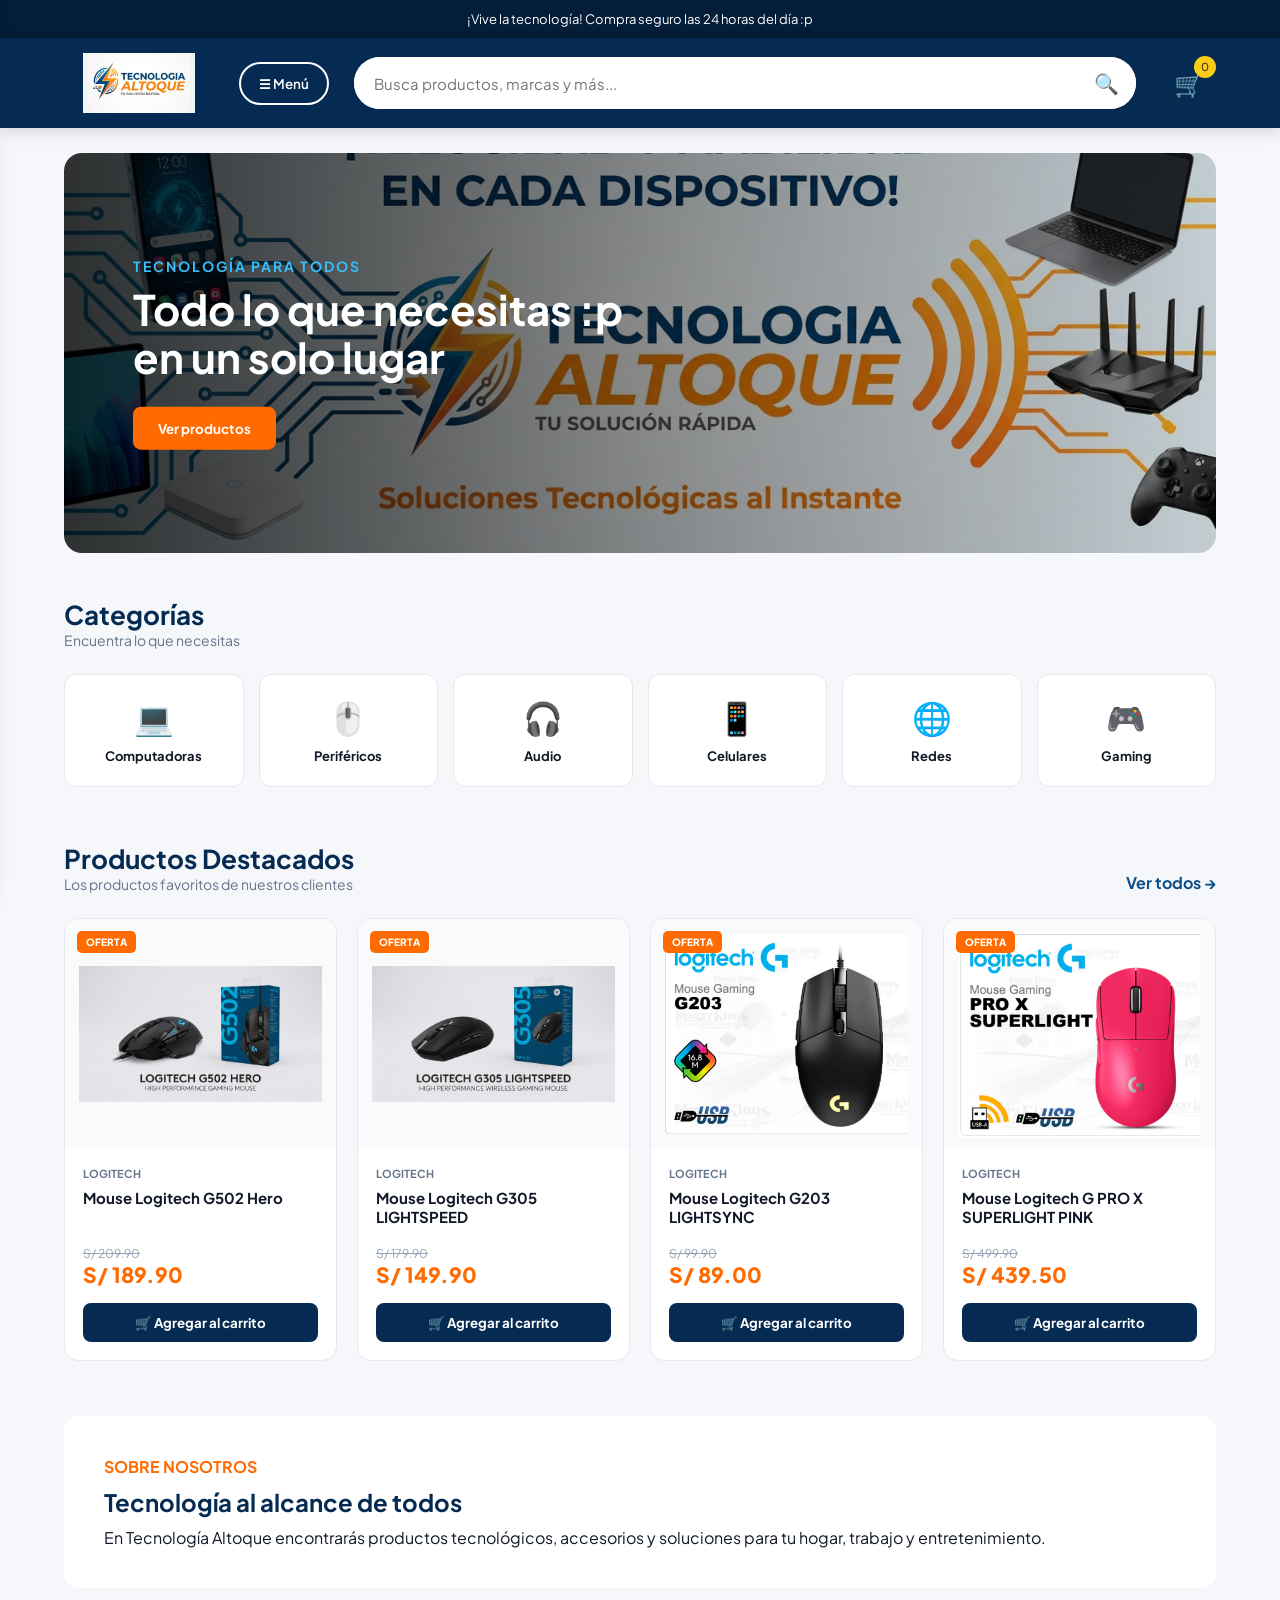
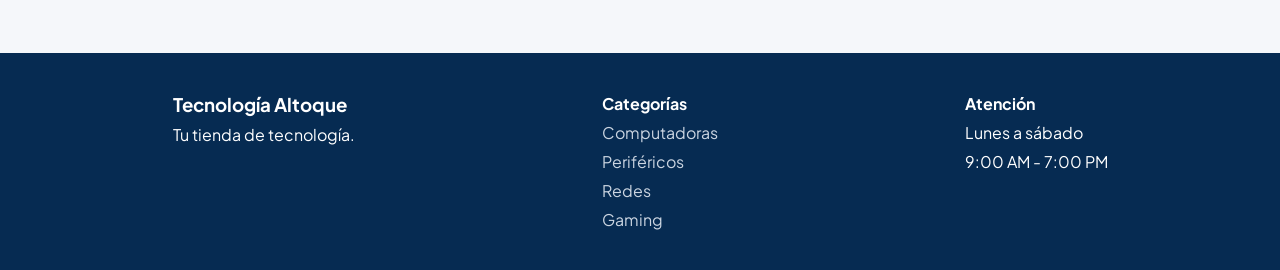
==== Tecnologia_Altoque/index.htm @ b2b04201 "1er Commit: Avance 1 Tecnología Altoque" ====
<!DOCTYPE html>
<html lang="es">
<head>
<meta charset="UTF-8">
<meta name="viewport" content="width=device-width, initial-scale=1.0">
<title>Tecnología Altoque</title>
<link rel="icon" href="img/logo.jpg">
<link rel="stylesheet" href="css/estilos.css">
</head>

<body>
<div class="barra-superior">¡Vive la tecnología! Compra seguro las 24 horas del día :p</div>

<header class="header">
    <div class="logo"><img src="img/logo.jpg" alt="Tecnología Altoque"></div>
    <button class="btn-menu" id="btnMenu">☰ Menú</button>

    <div class="buscador">
        <input type="text" placeholder="Busca productos, marcas y más...">
        <button>🔍</button>
    </div>

    <div class="carrito">🛒 <span>0</span></div>
</header>

<aside class="menu-lateral" id="menuLateral">
    <div class="menu-titulo">
        <h2>Menú</h2>
        <button id="btnCerrar">✕</button>
    </div>

    <div class="menu-busqueda">
        <input type="text" placeholder="Busca productos..."> 🔍
    </div>

    <nav class="categorias-menu">

        <div class="categoria-desplegable">
            <button class="btn-categoria">PCs, Laptops y Tablets <span>›</span></button>

            <div class="submenu">
                <button class="btn-categoria">Marcas <span>›</span></button>
                <div class="submenu marcas">
                  <a href="#" class="filtro" data-categoria="asus">ASUS</a>
                    <a href="#" class="filtro" data-categoria="lenovo">Lenovo</a>
                    <a href="#" class="filtro" data-categoria="hp">HP</a>
                    <a href="#" class="filtro" data-categoria="msi">MSI</a>
                    <a href="#" class="filtro" data-categoria="acer">Acer</a>
                </div>

                <a href="#">Gaming</a>
                <a href="#">Oficina</a>
                <a href="#">Workstation</a>
            </div>
        </div>

        <a href="#">Componentes <span>›</span></a>
        <a href="#">Periféricos <span>›</span></a>
        <a href="#">Impresoras y Suministros <span>›</span></a>
        <a href="#">Audio y Video <span>›</span></a>
        <a href="#">Celulares y Accesorios <span>›</span></a>
        <a href="#">Tecnología y Dispositivos <span>›</span></a>
        <a href="#">Energía <span>›</span></a>
        <a href="#">Sillas y Mesa Gamer <span>›</span></a>
        <a href="#">Redes y Comunicación <span>›</span></a>
        <a href="#">Software <span>›</span></a>
        <a href="#">Punto de Venta <span>›</span></a>

    </nav>
</aside>

<div class="overlay" id="overlay"></div>

<main>
    <section class="banner">
        <img src="img/banner.jpg" width="450px" alt="Promoción">
        <div class="banner-contenido">
            <p>TECNOLOGÍA PARA TODOS</p>
            <h1>Todo lo que necesitas :p<br>en un solo lugar</h1>
            <button>Ver productos</button>
        </div>
    </section>

    <section class="seccion">
        <div class="titulo-seccion">
            <div>
                <h2>Categorías</h2>
                <p>Encuentra lo que necesitas</p>
            </div>
        </div>

        <div class="categorias">
            <div class="categoria"><div class="categoria-icono">💻</div><h3>Computadoras</h3></div>
            <div class="categoria"><div class="categoria-icono">🖱️</div><h3>Periféricos</h3></div>
            <div class="categoria"><div class="categoria-icono">🎧</div><h3>Audio</h3></div>
            <div class="categoria"><div class="categoria-icono">📱</div><h3>Celulares</h3></div>
            <div class="categoria"><div class="categoria-icono">🌐</div><h3>Redes</h3></div>
            <div class="categoria"><div class="categoria-icono">🎮</div><h3>Gaming</h3></div>
        </div>
    </section>

    <section class="seccion">
        <div class="titulo-seccion">
            <div>
                <h2>Productos Destacados</h2>
                <p>Los productos favoritos de nuestros clientes</p>
            </div>
            <a href="#" class="ver-todos">Ver todos →</a>
        </div>

        <div class="productos">

            <article class="producto">
                <div class="producto-imagen"><span class="oferta">OFERTA</span>
                    <img src="img/productos/mouse.jpg" width="300px" alt="Mouse">
                </div>
                <div class="producto-info">
                    <p class="marca">Logitech</p>
                    <h3>Mouse Logitech G502 Hero</h3>
                    <div class="precios"><span class="precio-antiguo">S/ 209.90</span><span class="precio">S/ 189.90</span></div>
                    <button class="btn-carrito">🛒 Agregar al carrito</button>
                </div>
            </article>

            <article class="producto">
                <div class="producto-imagen"><span class="oferta">OFERTA</span>
                    <img src="img/productos/g305.jpg" width="300px" alt="Mouse">
                </div>
                <div class="producto-info">
                    <p class="marca">Logitech</p>
                    <h3>Mouse Logitech G305 LIGHTSPEED</h3>
                    <div class="precios"><span class="precio-antiguo">S/ 179.90</span><span class="precio">S/ 149.90</span></div>
                    <button class="btn-carrito">🛒 Agregar al carrito</button>
                </div>
            </article>

            <article class="producto">
                <div class="producto-imagen"><span class="oferta">OFERTA</span>
                    <img src="img/productos/g203.png" width="300px" alt="Mouse">
                </div>
                <div class="producto-info">
                    <p class="marca">Logitech</p>
                    <h3>Mouse Logitech G203 LIGHTSYNC</h3>
                    <div class="precios"><span class="precio-antiguo">S/ 99.90</span><span class="precio">S/ 89.00</span></div>
                    <button class="btn-carrito">🛒 Agregar al carrito</button>
                </div>
            </article>

            <article class="producto">
                <div class="producto-imagen"><span class="oferta">OFERTA</span>
                    <img src="img/productos/gpro.png" width="300px" alt="Mouse">
                </div>
                <div class="producto-info">
                    <p class="marca">Logitech</p>
                    <h3>Mouse Logitech G PRO X SUPERLIGHT PINK</h3>
                    <div class="precios"><span class="precio-antiguo">S/ 499.90</span><span class="precio">S/ 439.50</span></div>
                    <button class="btn-carrito">🛒 Agregar al carrito</button>
                </div>
            </article>

        </div>
    </section>

    <section class="nosotros">
        <p class="subtitulo">SOBRE NOSOTROS</p>
        <h2>Tecnología al alcance de todos</h2>
        <p>En Tecnología Altoque encontrarás productos tecnológicos, accesorios y soluciones para tu hogar, trabajo y entretenimiento.</p>
    </section>
</main>

<footer class="footer">
    <div><h3>Tecnología Altoque</h3><p>Tu tienda de tecnología.</p></div>
    <div><h4>Categorías</h4><a href="#">Computadoras</a><a href="#">Periféricos</a><a href="#">Redes</a><a href="#">Gaming</a></div>
    <div><h4>Atención</h4><p>Lunes a sábado</p><p>9:00 AM - 7:00 PM</p></div>
</footer>

<script src="js/script.js"></script>
</body>
</html>
---- Tecnologia_Altoque/css/estilos.css ----
@import url('https://fonts.googleapis.com/css2?family=Plus+Jakarta+Sans:wght@400;500;600;700;800&display=swap');

*{margin:0;padding:0;box-sizing:border-box;font-family:'Plus Jakarta Sans',sans-serif}
body{background:#f5f7fa;color:#111827}
.barra-superior{height:38px;background:#041d38;color:white;display:flex;align-items:center;justify-content:center;font-size:13px}

.header{min-height:90px;background:#062b52;display:flex;align-items:center;gap:25px;padding:15px 5%;position:sticky;top:0;z-index:1000;box-shadow:0 4px 15px #0002}
.logo{width:150px;flex-shrink:0}.logo img{width:100%;max-height:60px;object-fit:contain;display:block}

.btn-menu{background:none;border:2px solid white;color:white;padding:11px 18px;border-radius:25px;font-weight:600;cursor:pointer}
.btn-menu:hover{background:white;color:#062b52}

.buscador{flex:1;height:52px;background:white;border-radius:30px;display:flex;overflow:hidden}
.buscador input{flex:1;border:0;outline:0;padding:0 20px;font-size:15px}
.buscador button{width:60px;border:0;background:white;font-size:20px;cursor:pointer}

.carrito{width:55px;height:55px;color:white;display:flex;align-items:center;justify-content:center;font-size:24px;position:relative}
.carrito span{position:absolute;top:0;right:0;width:22px;height:22px;background:#facc15;color:#111827;border-radius:50%;font-size:11px;display:flex;align-items:center;justify-content:center}

.menu-lateral{position:fixed;top:0;left:-380px;width:360px;height:100vh;background:white;z-index:2000;transition:.3s;overflow-y:auto;box-shadow:5px 0 25px #0003}
.menu-lateral.activo{left:0}
.menu-titulo{height:70px;display:flex;align-items:center;justify-content:space-between;padding:0 22px;border-bottom:1px solid #e5e7eb}
.menu-titulo h2{color:#062b52}.menu-titulo button{border:0;background:none;font-size:22px;cursor:pointer}
.menu-busqueda{margin:18px;padding:12px 15px;background:#f1f5f9;border-radius:8px;display:flex;gap:10px}
.menu-busqueda input{flex:1;border:0;outline:0;background:none}

.categorias-menu{display:flex;flex-direction:column}
.categorias-menu a{color:#111827;text-decoration:none;padding:16px 22px;font-size:15px;font-weight:600;display:flex;justify-content:space-between;border-bottom:1px solid #f1f5f9}
.categorias-menu a:hover{background:#f8fafc;color:#0b4f8a}
.categorias-menu span{font-size:24px}

.btn-categoria{width:100%;padding:16px 22px;border:0;background:white;color:#111827;display:flex;justify-content:space-between;font-size:15px;font-weight:600;cursor:pointer;text-align:left}
.submenu{display:none;background:#f8fafc}.submenu.activo{display:block}
.submenu a{padding:12px 22px 12px 42px;font-size:14px}
.submenu .btn-categoria{padding-left:42px;background:#f8fafc}
.submenu.marcas{background:white}

.overlay{position:fixed;inset:0;background:#0009;z-index:1500;opacity:0;visibility:hidden;transition:.3s}
.overlay.activo{opacity:1;visibility:visible}

main{max-width:1400px;margin:auto;padding:25px 5%}
.banner{height:400px;border-radius:18px;overflow:hidden;position:relative;margin-bottom:45px;background:#062b52}
.banner img{width:100%;height:100%;object-fit:cover}
.banner:after{content:"";position:absolute;inset:0;background:linear-gradient(90deg,#000c,#0002)}
.banner-contenido{position:absolute;left:6%;top:50%;transform:translateY(-50%);z-index:2;color:white;max-width:550px}
.banner-contenido p{color:#38bdf8;font-weight:700;font-size:14px;letter-spacing:2px}
.banner-contenido h1{font-size:42px;line-height:1.15;margin:10px 0 25px}
.banner-contenido button{background:#ff6b00;color:white;border:0;padding:13px 25px;border-radius:8px;font-weight:700}

.seccion{margin-bottom:55px}.titulo-seccion{display:flex;align-items:end;justify-content:space-between;margin-bottom:25px}
.titulo-seccion h2{font-size:26px;color:#062b52}.titulo-seccion p{color:#64748b;font-size:14px}.ver-todos{color:#0b4f8a;text-decoration:none;font-weight:700}

.categorias{display:grid;grid-template-columns:repeat(6,1fr);gap:15px}
.categoria{background:white;border:1px solid #e5e7eb;border-radius:12px;padding:22px 10px;text-align:center;transition:.25s}
.categoria:hover{transform:translateY(-5px);box-shadow:0 10px 25px #0001}
.categoria-icono{font-size:32px;margin-bottom:10px}.categoria h3{font-size:13px}

.productos{display:grid;grid-template-columns:repeat(4,1fr);gap:20px}
.producto{background:white;border:1px solid #e5e7eb;border-radius:14px;overflow:hidden;transition:.25s}
.producto:hover{transform:translateY(-6px);box-shadow:0 15px 35px #0002}
.producto-imagen{height:230px;background:#f8fafc;display:flex;align-items:center;justify-content:center;position:relative}
.producto-imagen img{width:90%;height:90%;object-fit:contain}
.oferta{position:absolute;top:12px;left:12px;background:#ff6b00;color:white;padding:5px 9px;border-radius:5px;font-size:10px;font-weight:800}
.producto-info{padding:18px}.marca{color:#64748b;font-size:11px;font-weight:700;text-transform:uppercase}
.producto-info h3{font-size:15px;min-height:43px;margin:8px 0 15px}
.precio-antiguo{display:block;color:#94a3b8;font-size:12px;text-decoration:line-through}
.precio{display:block;color:#ff6b00;font-size:21px;font-weight:800}
.precios{margin-bottom:15px}
.btn-carrito{width:100%;padding:11px;border:0;border-radius:8px;background:#062b52;color:white;font-weight:700;cursor:pointer}
.btn-carrito:hover{background:#ff6b00}

.nosotros{background:white;padding:40px;border-radius:15px;margin-bottom:40px}.nosotros h2{color:#062b52;margin:10px 0}.subtitulo{color:#ff6b00;font-weight:700}
.footer{background:#062b52;color:white;display:flex;justify-content:space-around;gap:30px;padding:40px 5%}.footer div{display:flex;flex-direction:column;gap:8px}.footer a{color:#cbd5e1;text-decoration:none}

@media(max-width:1000px){
.categorias{grid-template-columns:repeat(3,1fr)}
.productos{grid-template-columns:repeat(2,1fr)}
}
@media(max-width:650px){
.header{flex-wrap:wrap;padding:12px 15px}.logo{width:110px}.btn-menu{margin-left:auto}
.buscador{order:5;flex-basis:100%;height:45px}main{padding:15px 12px}
.banner{height:300px}.banner-contenido h1{font-size:29px}
.categorias{grid-template-columns:repeat(2,1fr)}.productos{gap:10px}
.producto-imagen{height:160px}.producto-info{padding:12px}.producto-info h3{font-size:13px}
.precio{font-size:18px}.footer{flex-direction:column}
}
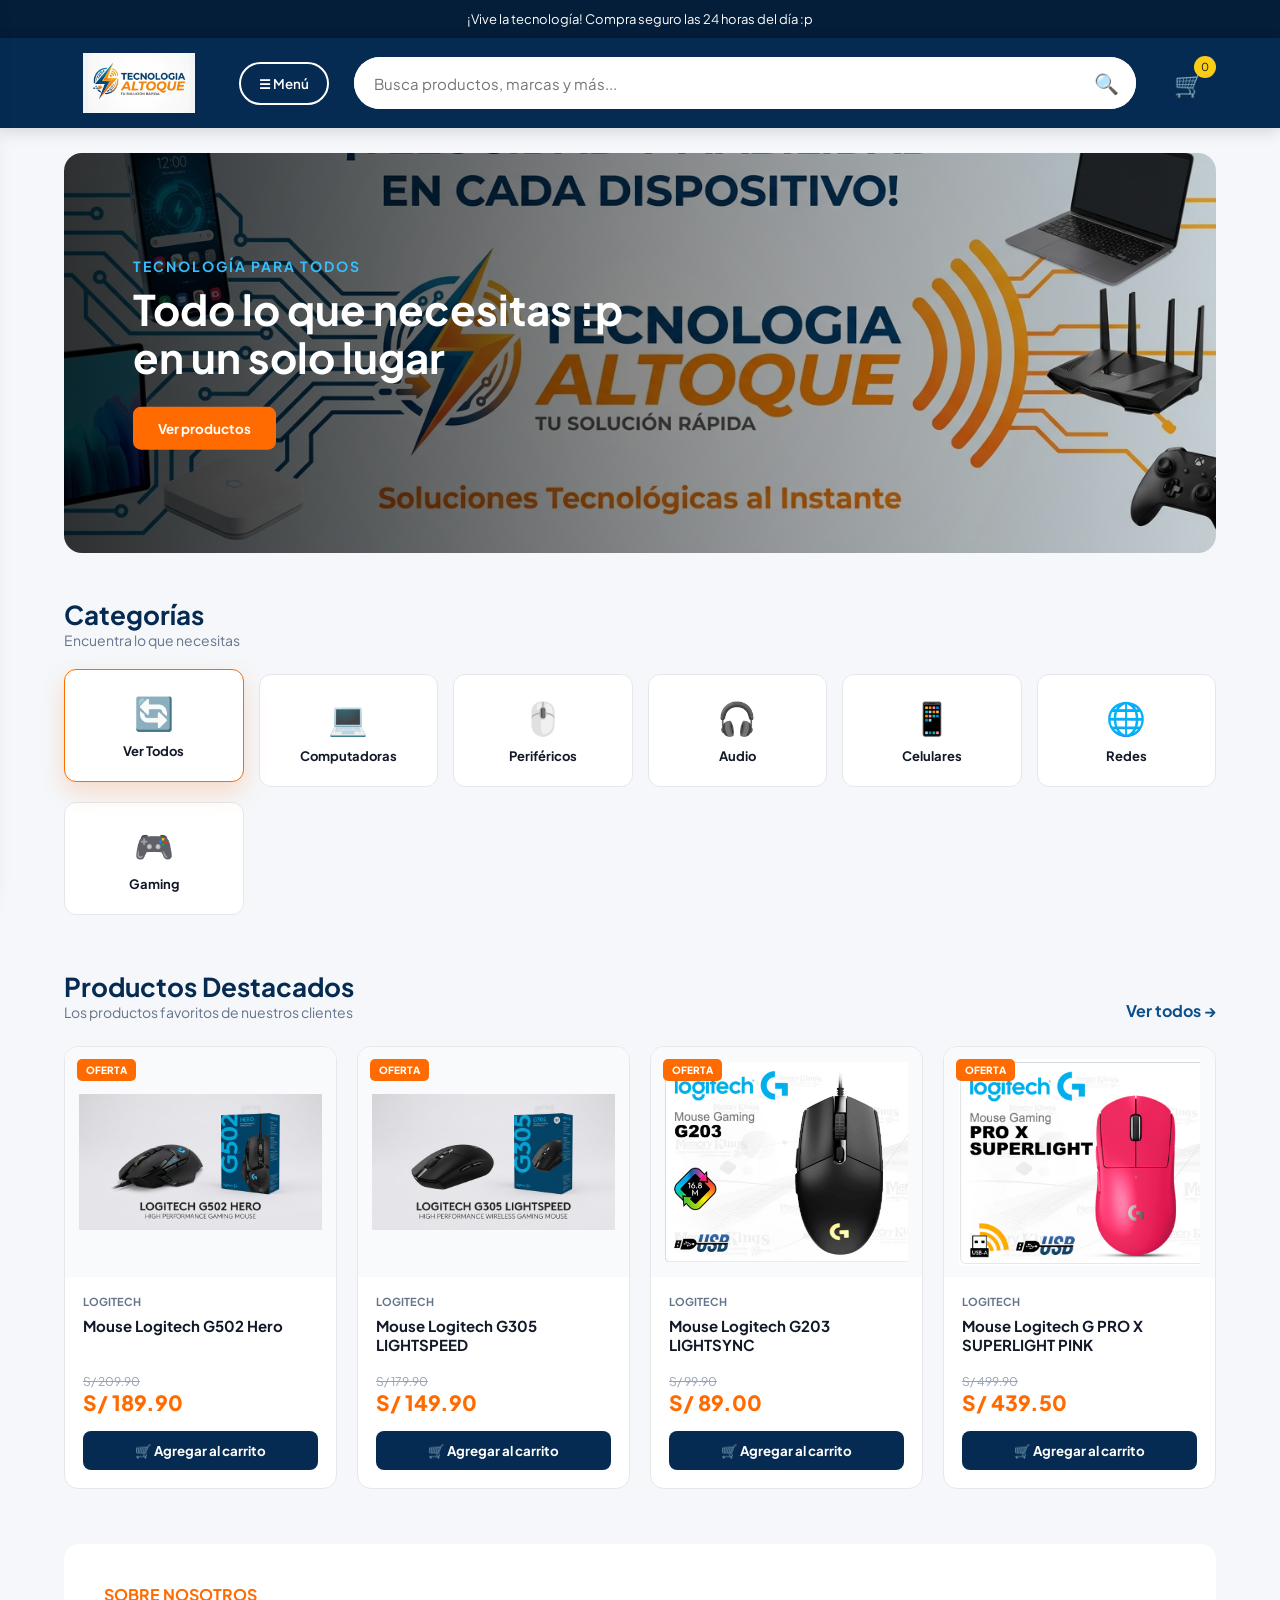
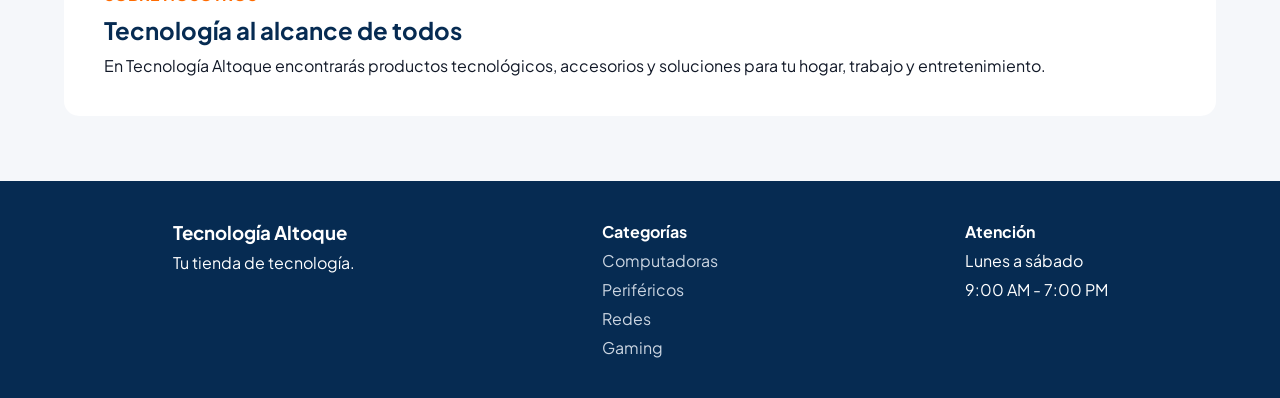
==== commit fe93e044: "Añadir filtro por categorías Se agregó la lógica para filtrar productos por categoría desde la secci" ====
--- a/Tecnologia_Altoque/index.htm
+++ b/Tecnologia_Altoque/index.htm
@@ -67,6 +67,19 @@
         <a href="#">Punto de Venta <span>›</span></a>
 
     </nav>
+
+    <div class="contenedor-carrito">
+        <div class="carrito-header">
+            <h3>Tu Carrito</h3>
+        </div>
+        <div id="lista-carrito" class="lista-carrito">
+            <!-- Los productos se inyectarán aquí -->
+        </div>
+        <div class="carrito-footer">
+            <p>Total: <strong id="total-carrito">S/ 0.00</strong></p>
+            <button id="btn-vaciar" class="btn-vaciar">Vaciar Carrito</button>
+        </div>
+    </div>
 </aside>
 
 <div class="overlay" id="overlay"></div>
@@ -87,16 +100,16 @@
                 <h2>Categorías</h2>
                 <p>Encuentra lo que necesitas</p>
             </div>
-        </div>
-
-        <div class="categorias">
-            <div class="categoria"><div class="categoria-icono">💻</div><h3>Computadoras</h3></div>
-            <div class="categoria"><div class="categoria-icono">🖱️</div><h3>Periféricos</h3></div>
-            <div class="categoria"><div class="categoria-icono">🎧</div><h3>Audio</h3></div>
-            <div class="categoria"><div class="categoria-icono">📱</div><h3>Celulares</h3></div>
-            <div class="categoria"><div class="categoria-icono">🌐</div><h3>Redes</h3></div>
-            <div class="categoria"><div class="categoria-icono">🎮</div><h3>Gaming</h3></div>
-        </div>
+                </div>
+                        <div class="categorias">
+                            <div class="categoria activa" data-categoria="todos"><div class="categoria-icono">🔄</div><h3>Ver Todos</h3></div>
+                                <div class="categoria" data-categoria="computadoras"><div class="categoria-icono">💻</div><h3>Computadoras</h3></div>
+                                        <div class="categoria" data-categoria="perifericos"><div class="categoria-icono">🖱️</div><h3>Periféricos</h3></div>
+                                        <div class="categoria" data-categoria="audio"><div class="categoria-icono">🎧</div><h3>Audio</h3></div>
+                                <div class="categoria" data-categoria="celulares"><div class="categoria-icono">📱</div><h3>Celulares</h3></div>
+                            <div class="categoria" data-categoria="redes"><div class="categoria-icono">🌐</div><h3>Redes</h3></div>
+                        <div class="categoria" data-categoria="gaming"><div class="categoria-icono">🎮</div><h3>Gaming</h3></div>
+                </div>
     </section>
 
     <section class="seccion">
@@ -110,7 +123,7 @@
 
         <div class="productos">
 
-            <article class="producto">
+            <article class="producto"   data-categoria="perifericos">
                 <div class="producto-imagen"><span class="oferta">OFERTA</span>
                     <img src="img/productos/mouse.jpg" width="300px" alt="Mouse">
                 </div>
@@ -122,7 +135,7 @@
                 </div>
             </article>
 
-            <article class="producto">
+            <article class="producto " data-categoria="perifericos">
                 <div class="producto-imagen"><span class="oferta">OFERTA</span>
                     <img src="img/productos/g305.jpg" width="300px" alt="Mouse">
                 </div>
@@ -134,7 +147,7 @@
                 </div>
             </article>
 
-            <article class="producto">
+            <article class="producto" data-categoria="perifericos">
                 <div class="producto-imagen"><span class="oferta">OFERTA</span>
                     <img src="img/productos/g203.png" width="300px" alt="Mouse">
                 </div>
@@ -146,7 +159,7 @@
                 </div>
             </article>
 
-            <article class="producto">
+            <article class="producto" data-categoria="perifericos">
                 <div class="producto-imagen"><span class="oferta">OFERTA</span>
                     <img src="img/productos/gpro.png" width="300px" alt="Mouse">
                 </div>
--- a/Tecnologia_Altoque/css/estilos.css
+++ b/Tecnologia_Altoque/css/estilos.css
@@ -72,6 +72,22 @@
 .nosotros{background:white;padding:40px;border-radius:15px;margin-bottom:40px}.nosotros h2{color:#062b52;margin:10px 0}.subtitulo{color:#ff6b00;font-weight:700}
 .footer{background:#062b52;color:white;display:flex;justify-content:space-around;gap:30px;padding:40px 5%}.footer div{display:flex;flex-direction:column;gap:8px}.footer a{color:#cbd5e1;text-decoration:none}
 
+/* --- ESTILOS DEL CARRITO --- */
+.contenedor-carrito{padding:20px;border-top:1px solid #e5e7eb;margin-top:20px;display:flex;flex-direction:column;height:calc(100vh - 400px)}
+.carrito-header h3{color:#062b52;margin-bottom:15px;font-size:18px}
+.lista-carrito{flex:1;overflow-y:auto;display:flex;flex-direction:column;gap:15px;margin-bottom:15px}
+.item-carrito{display:flex;align-items:center;gap:12px;background:#f8fafc;padding:10px;border-radius:8px;border:1px solid #e5e7eb}
+.item-carrito img{width:50px;height:50px;object-fit:contain;background:white;border-radius:5px}
+.item-carrito-info{flex:1}.item-carrito-info h4{font-size:12px;color:#111827;margin-bottom:4px;line-height:1.2}
+.item-carrito-info p{font-size:13px;font-weight:700;color:#ff6b00}
+.btn-eliminar{background:none;border:none;color:#ef4444;font-size:16px;cursor:pointer;padding:5px}
+.btn-eliminar:hover{color:#b91c1c}
+.carrito-footer{border-top:1px solid #e5e7eb;padding-top:15px}
+.carrito-footer p{font-size:18px;color:#062b52;display:flex;justify-content:space-between;margin-bottom:15px}
+.btn-vaciar{width:100%;background:white;color:#ef4444;border:1px solid #ef4444;padding:10px;border-radius:8px;font-weight:700;cursor:pointer;transition:.3s}
+.btn-vaciar:hover{background:#ef4444;color:white}
+.btn-carrito.agregado{background:#16a34a}
+
 @media(max-width:1000px){
 .categorias{grid-template-columns:repeat(3,1fr)}
 .productos{grid-template-columns:repeat(2,1fr)}
@@ -83,4 +99,20 @@
 .categorias{grid-template-columns:repeat(2,1fr)}.productos{gap:10px}
 .producto-imagen{height:160px}.producto-info{padding:12px}.producto-info h3{font-size:13px}
 .precio{font-size:18px}.footer{flex-direction:column}
+}
+
+.categoria {
+    cursor: pointer; /* Cambia el cursor a una mano */
+}
+
+/* Estilo para resaltar la categoría que está seleccionada */
+.categoria.activa {
+    border-color: #ff6b00;
+    box-shadow: 0 10px 25px rgba(255, 107, 0, 0.2);
+    transform: translateY(-5px);
+}
+
+/* Clase para ocultar productos filtrados */
+.producto.oculto {
+    display: none;
 }
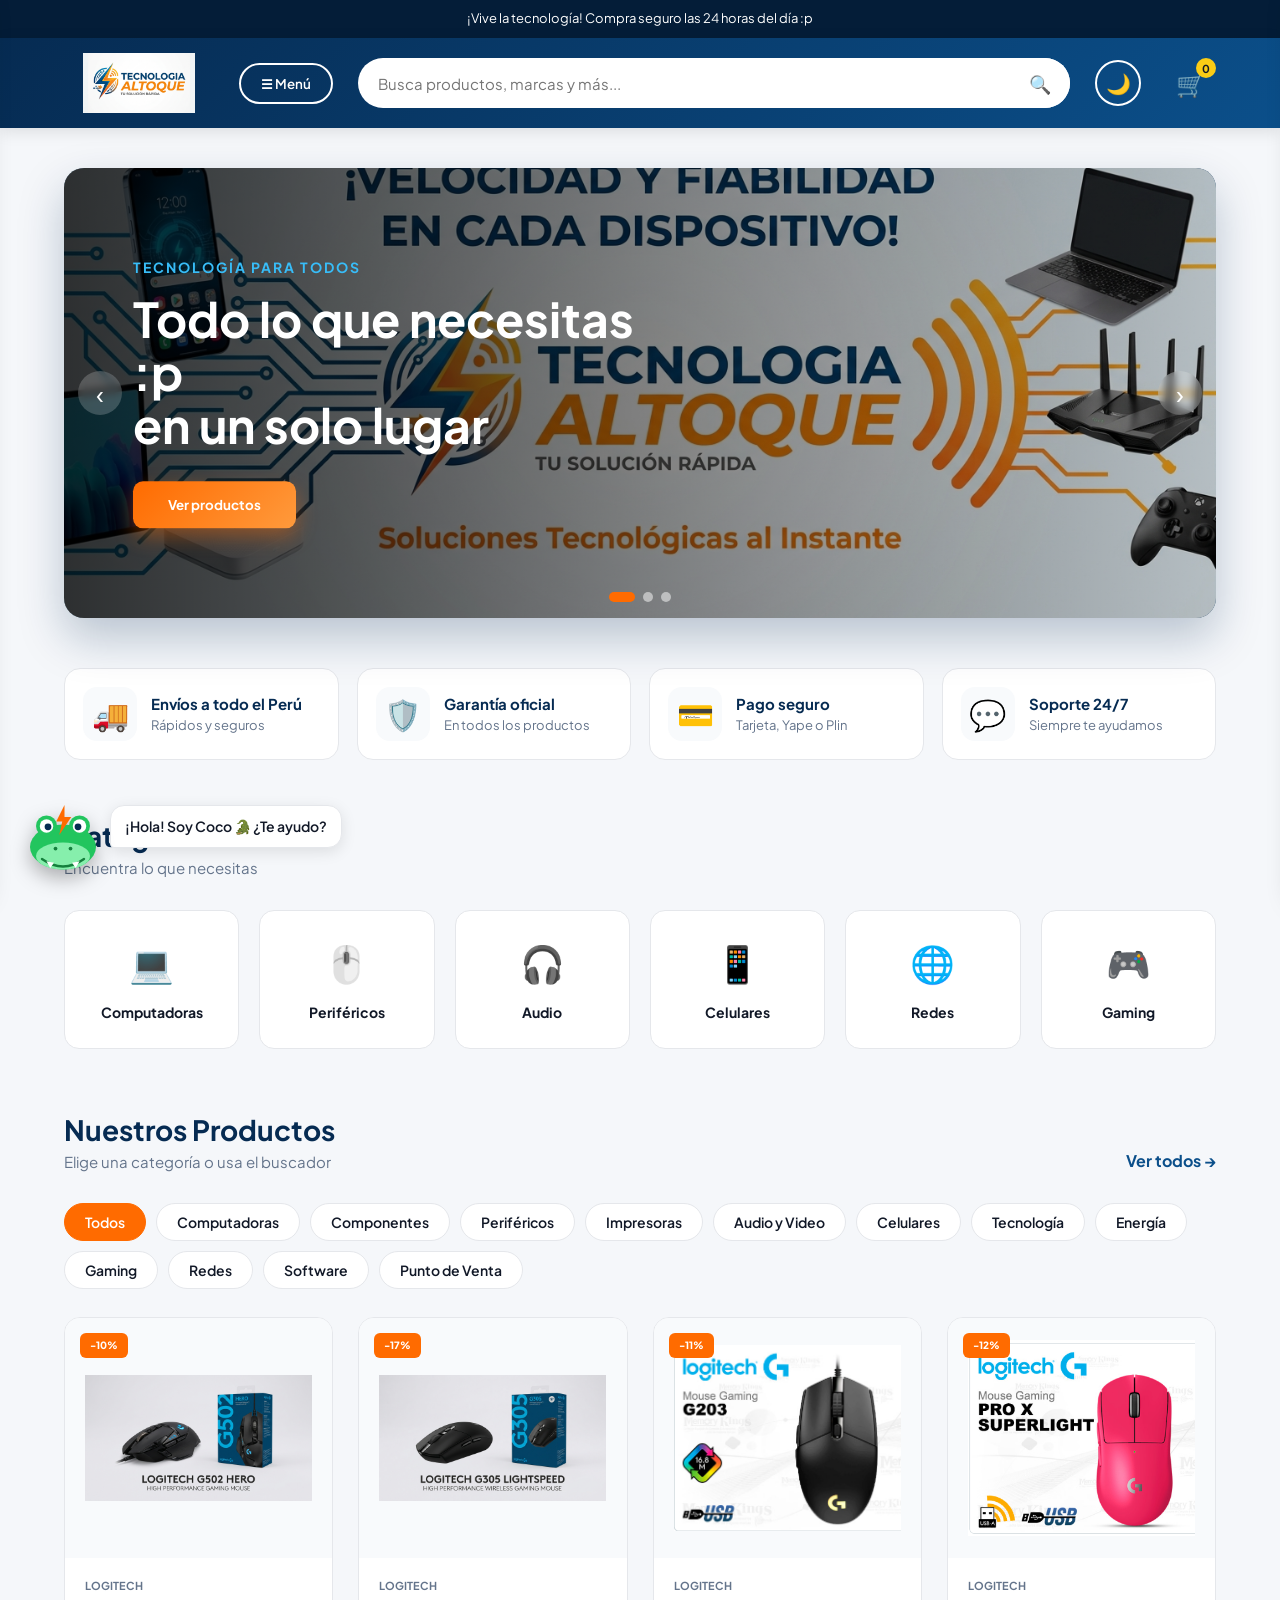
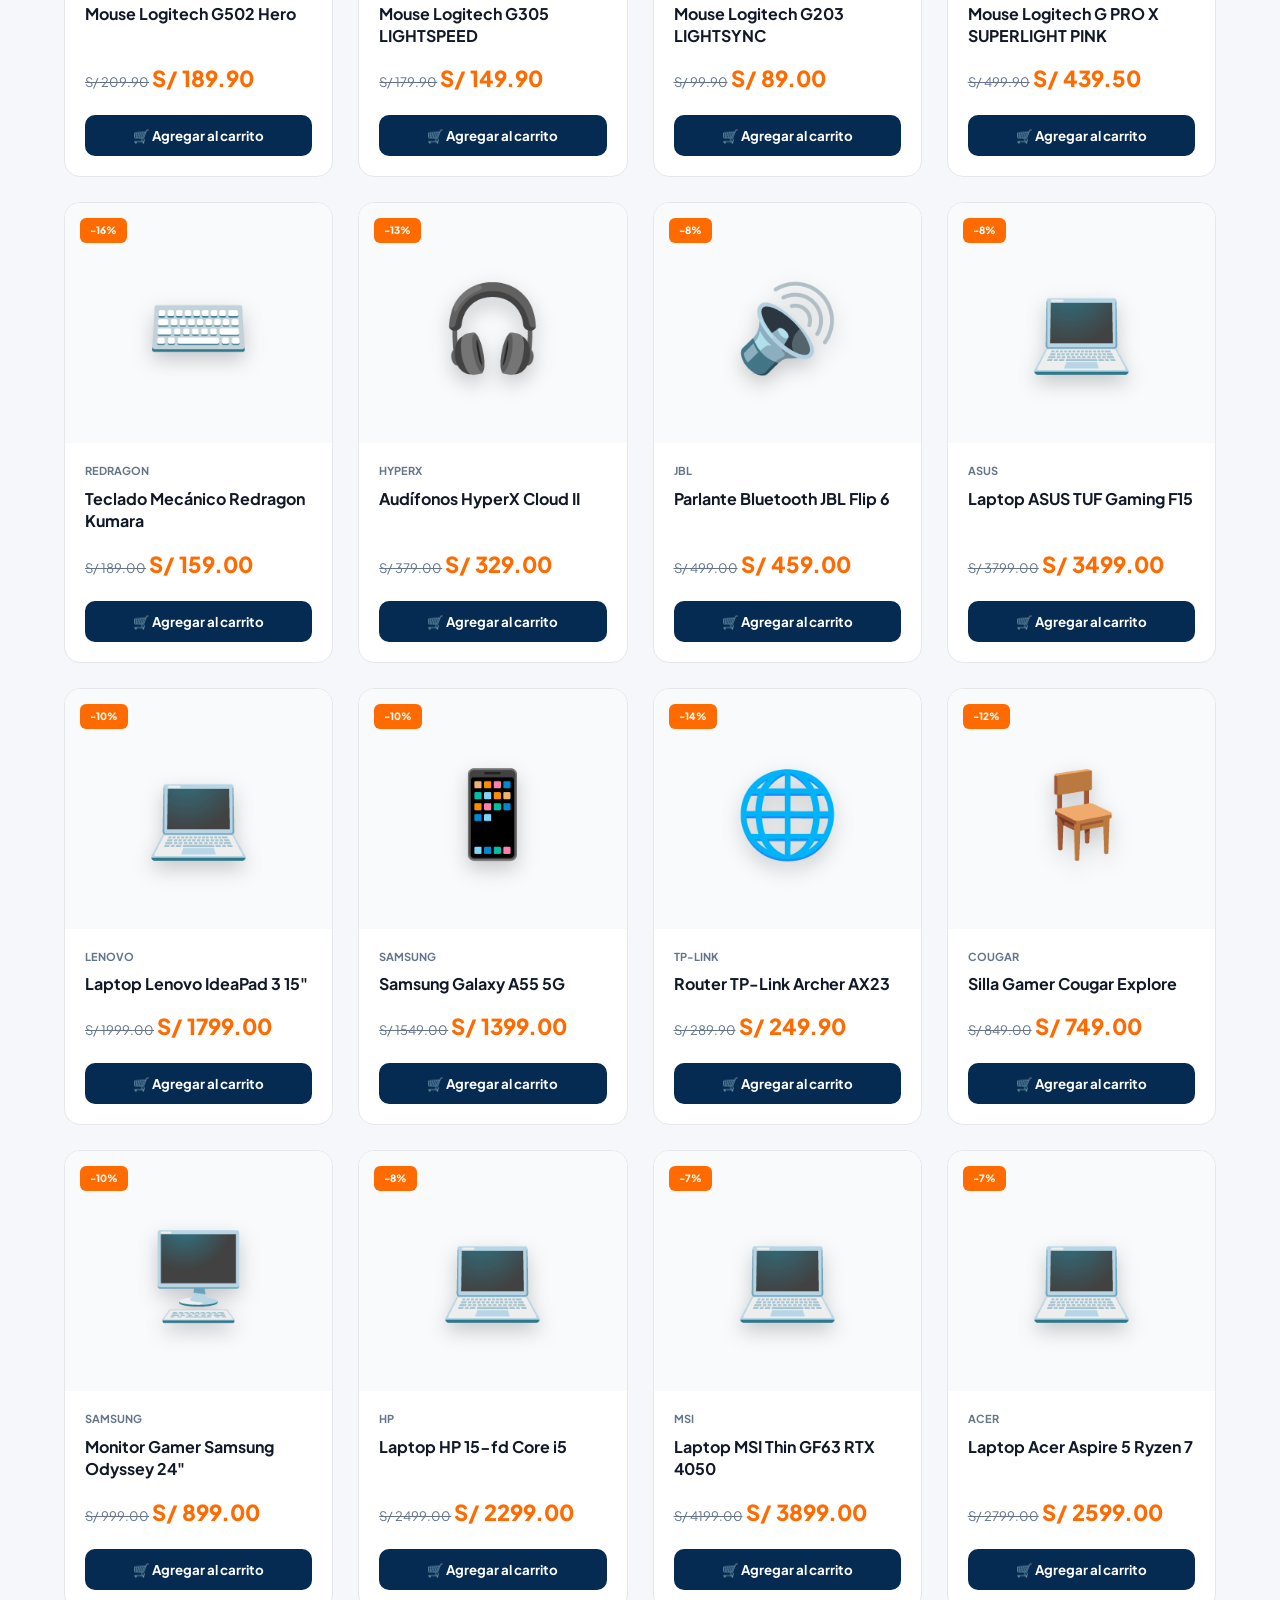
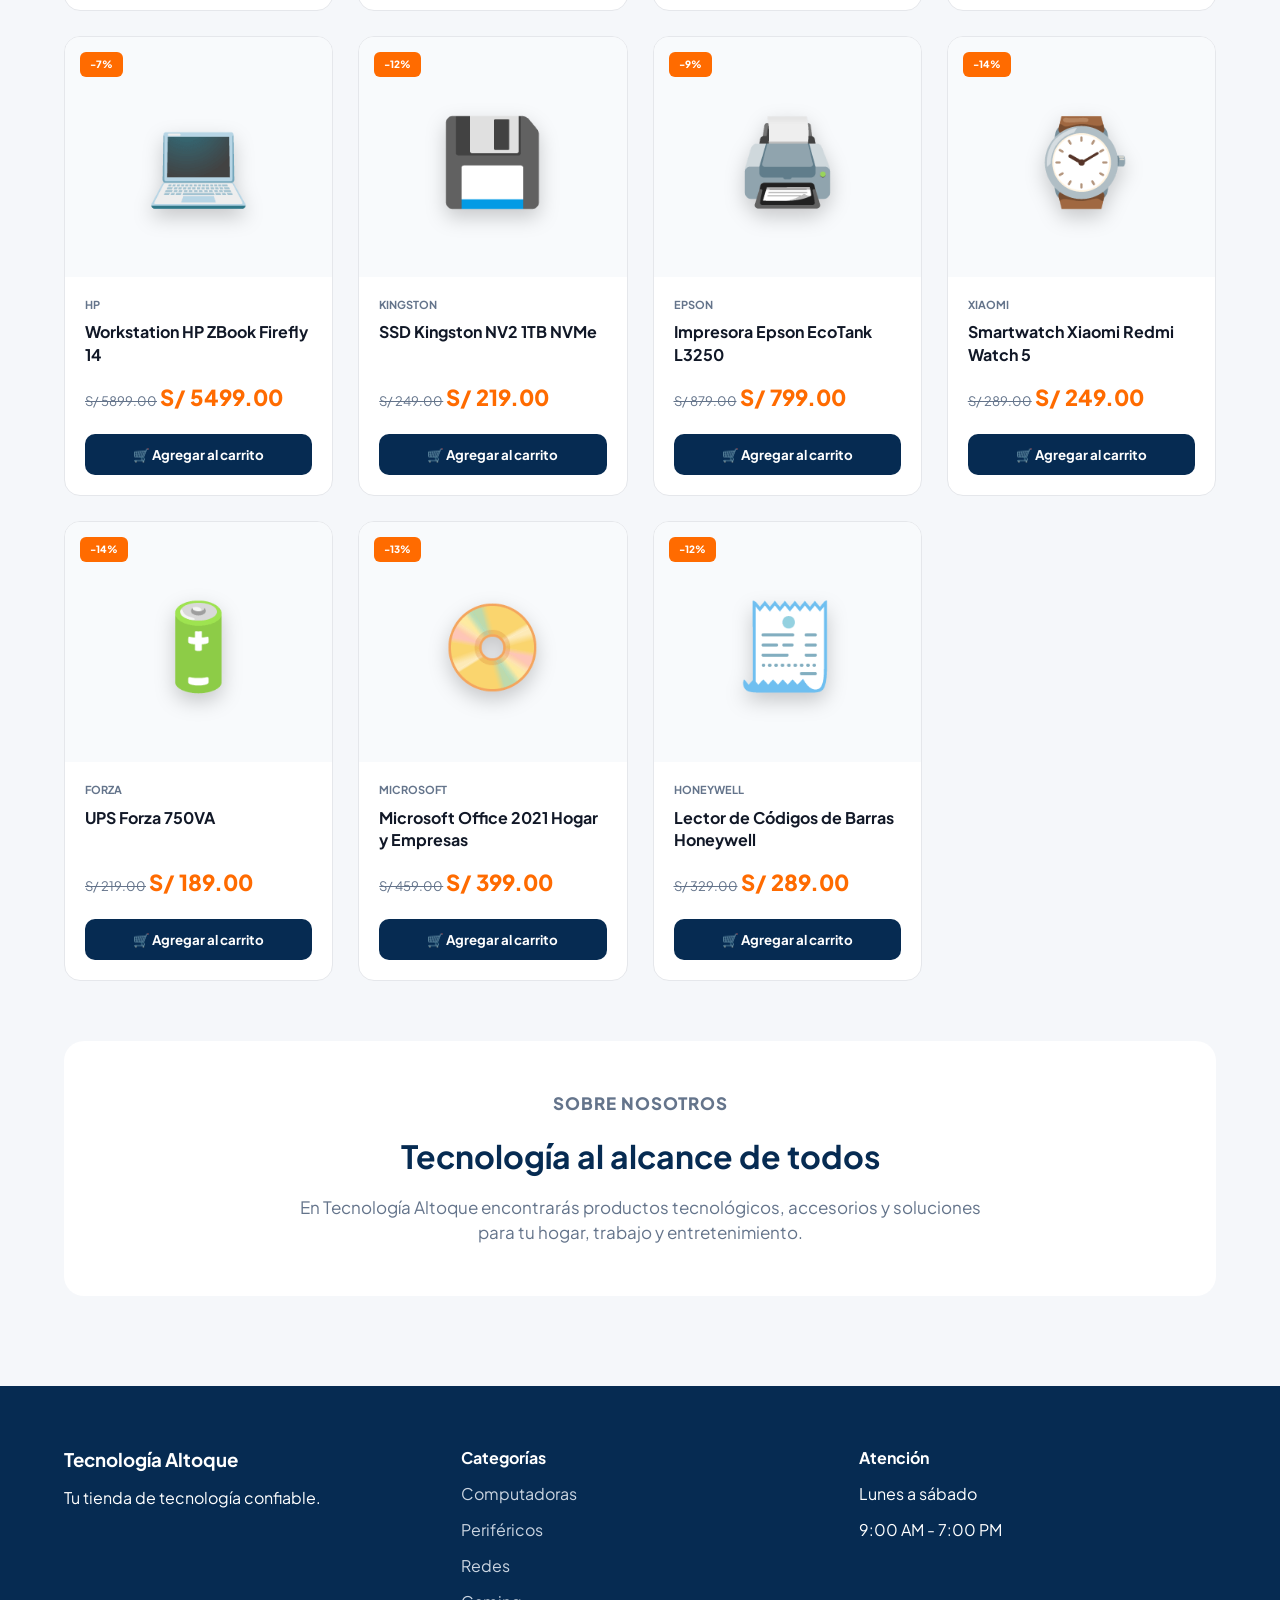
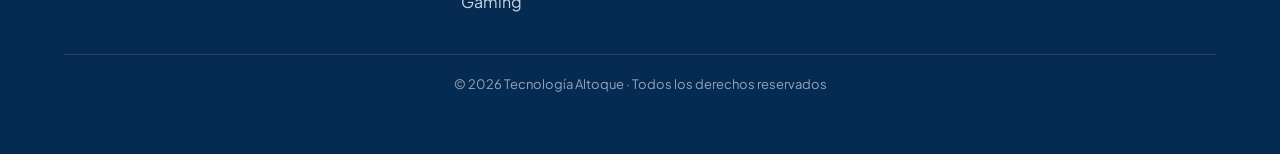
==== commit e5b7133c: "2da Actualizacion agregando uso del menú y se agregó un asistente llamado 'Coco'." ====
--- a/Tecnologia_Altoque/index.htm
+++ b/Tecnologia_Altoque/index.htm
@@ -1,192 +1,298 @@
 <!DOCTYPE html>
 <html lang="es">
 <head>
-<meta charset="UTF-8">
-<meta name="viewport" content="width=device-width, initial-scale=1.0">
-<title>Tecnología Altoque</title>
-<link rel="icon" href="img/logo.jpg">
-<link rel="stylesheet" href="css/estilos.css">
+    <meta charset="UTF-8">
+    <meta name="viewport" content="width=device-width, initial-scale=1.0">
+    <title>Tecnología Altoque | Vive la tecnología</title>
+    <link rel="icon" href="img/logo.jpg">
+    <!-- Aplica el tema guardado antes de pintar la página (evita el parpadeo) -->
+    <script>
+        (function () {
+            try {
+                var t = localStorage.getItem('temaAltoque');
+                if (t) document.documentElement.setAttribute('data-tema', t);
+            } catch (e) {}
+        })();
+    </script>
+    <link rel="stylesheet" href="css/estilos.css">
 </head>
 
 <body>
-<div class="barra-superior">¡Vive la tecnología! Compra seguro las 24 horas del día :p</div>
-
-<header class="header">
-    <div class="logo"><img src="img/logo.jpg" alt="Tecnología Altoque"></div>
-    <button class="btn-menu" id="btnMenu">☰ Menú</button>
-
-    <div class="buscador">
-        <input type="text" placeholder="Busca productos, marcas y más...">
-        <button>🔍</button>
+    <!-- Barra superior con mensaje promocional -->
+    <div class="barra-superior">¡Vive la tecnología! Compra seguro las 24 horas del día :p</div>
+
+    <!-- ENCABEZADO fijo: logo, menú, buscador, botón de tema y carrito -->
+    <header class="header">
+        <div class="logo">
+            <a href="index.html"><img src="img/logo.jpg" alt="Tecnología Altoque"></a>
+        </div>
+        <button class="btn-menu" id="btnMenu">☰ Menú</button>
+
+        <!-- Buscador: filtra los productos mientras escribes -->
+        <div class="buscador">
+            <input type="text" placeholder="Busca productos, marcas y más...">
+            <button aria-label="Buscar">🔍</button>
+        </div>
+
+        <!-- Cambia entre tema claro y oscuro -->
+        <button class="btn-tema" id="btnTema" aria-label="Cambiar tema claro/oscuro">🌙</button>
+
+        <!-- Abre el panel del carrito; el <span> es el contador de productos -->
+        <button class="carrito flex-center" id="btnCarrito" aria-label="Abrir carrito">
+            <span id="contadorCarrito">0</span>
+            🛒
+        </button>
+    </header>
+
+    <!-- MENÚ LATERAL: data-cat / data-marca / data-tipo indican qué filtro aplica cada enlace -->
+    <aside class="menu-lateral" id="menuLateral">
+        <div class="menu-titulo">
+            <h2>Menú</h2>
+            <button id="btnCerrar" aria-label="Cerrar menú">✕</button>
+        </div>
+
+        <div class="menu-busqueda">
+            <input type="text" placeholder="Busca productos..."> 🔍
+        </div>
+
+        <nav class="categorias-menu">
+            <div class="categoria-desplegable">
+                <button class="btn-categoria">
+                    PCs, Laptops y Tablets <span>›</span>
+                </button>
+
+                <div class="submenu">
+                    <button class="btn-categoria">
+                        Marcas <span>›</span>
+                    </button>
+                    <div class="submenu marcas">
+                        <a href="#" data-marca="asus">ASUS</a>
+                        <a href="#" data-marca="lenovo">Lenovo</a>
+                        <a href="#" data-marca="hp">HP</a>
+                        <a href="#" data-marca="msi">MSI</a>
+                        <a href="#" data-marca="acer">Acer</a>
+                    </div>
+                    <a href="#" data-cat="computadoras">Ver todo</a>
+                    <a href="#" data-tipo="gaming">Gaming</a>
+                    <a href="#" data-tipo="oficina">Oficina</a>
+                    <a href="#" data-tipo="workstation">Workstation</a>
+                </div>
+            </div>
+
+            <a href="#" data-cat="componentes">Componentes <span>›</span></a>
+            <a href="#" data-cat="perifericos">Periféricos <span>›</span></a>
+            <a href="#" data-cat="impresoras">Impresoras y Suministros <span>›</span></a>
+            <a href="#" data-cat="audio">Audio y Video <span>›</span></a>
+            <a href="#" data-cat="celulares">Celulares y Accesorios <span>›</span></a>
+            <a href="#" data-cat="tecnologia">Tecnología y Dispositivos <span>›</span></a>
+            <a href="#" data-cat="energia">Energía <span>›</span></a>
+            <a href="#" data-cat="gaming">Sillas y Mesa Gamer <span>›</span></a>
+            <a href="#" data-cat="redes">Redes y Comunicación <span>›</span></a>
+            <a href="#" data-cat="software">Software <span>›</span></a>
+            <a href="#" data-cat="pos">Punto de Venta <span>›</span></a>
+        </nav>
+    </aside>
+
+    <!-- Panel emergente del carrito -->
+    <!-- PANEL DEL CARRITO: su contenido lo dibuja script.js -->
+    <aside class="carrito-panel" id="carritoPanel" aria-label="Carrito de compras">
+        <div class="panel-cab">
+            <h2>🛒 Mi carrito</h2>
+            <button id="btnCerrarCarrito" aria-label="Cerrar carrito">✕</button>
+        </div>
+
+        <div class="panel-lista" id="listaCarrito">
+            <!-- Los productos se dibujan desde js/script.js -->
+        </div>
+
+        <div class="panel-pie" id="pieCarrito">
+            <div class="resumen-fila">
+                <span>Productos</span>
+                <span id="resumenCantidad">0</span>
+            </div>
+            <div class="resumen-fila total">
+                <span>Total</span>
+                <span id="resumenTotal">S/ 0.00</span>
+            </div>
+            <button class="btn-pagar" id="btnPagar">Finalizar compra</button>
+            <button class="btn-vaciar" id="btnVaciar">🗑 Vaciar carrito</button>
+        </div>
+    </aside>
+
+    <!-- Fondo oscuro: al hacer clic cierra los paneles -->
+    <div class="overlay" id="overlay"></div>
+
+    <!-- CONTENIDO PRINCIPAL -->
+    <main>
+        <!-- BANNER CARRUSEL: cada .slide es una diapositiva; script.js las cambia solas cada 5 s -->
+        <section class="banner" id="banner">
+            <!-- Diapositiva 1 (la activa al inicio) -->
+            <div class="slide activo">
+                <img src="img/banner.jpg" alt="Promoción Tecnología Altoque" loading="eager">
+                <div class="banner-contenido">
+                    <p>TECNOLOGÍA PARA TODOS</p>
+                    <h1>Todo lo que necesitas :p<br>en un solo lugar</h1>
+                    <button>Ver productos</button>
+                </div>
+            </div>
+            <!-- Diapositiva 2: si no existe img/banner2.jpg se ve el fondo de color -->
+            <div class="slide slide-2">
+                <img src="img/banner2.jpg" alt="" onerror="this.remove()">
+                <div class="banner-contenido">
+                    <p>ZONA GAMER</p>
+                    <h2>Sube de nivel<br>tu setup</h2>
+                    <button data-cat="gaming">Ver gaming</button>
+                </div>
+            </div>
+            <!-- Diapositiva 3 -->
+            <div class="slide slide-3">
+                <img src="img/banner3.jpg" alt="" onerror="this.remove()">
+                <div class="banner-contenido">
+                    <p>OFERTAS DE LA SEMANA</p>
+                    <h2>Laptops desde<br>S/ 1,799</h2>
+                    <button data-cat="computadoras">Ver laptops</button>
+                </div>
+            </div>
+            <button class="flecha izq" id="bannerPrev" aria-label="Anterior">‹</button>
+            <button class="flecha der" id="bannerNext" aria-label="Siguiente">›</button>
+            <div class="puntos" id="bannerPuntos"></div>
+        </section>
+
+        <!-- Franja de beneficios de la tienda -->
+        <section class="beneficios">
+            <div class="beneficio"><span>🚚</span><div><h4>Envíos a todo el Perú</h4><p>Rápidos y seguros</p></div></div>
+            <div class="beneficio"><span>🛡️</span><div><h4>Garantía oficial</h4><p>En todos los productos</p></div></div>
+            <div class="beneficio"><span>💳</span><div><h4>Pago seguro</h4><p>Tarjeta, Yape o Plin</p></div></div>
+            <div class="beneficio"><span>💬</span><div><h4>Soporte 24/7</h4><p>Siempre te ayudamos</p></div></div>
+        </section>
+
+        <section class="seccion">
+            <div class="titulo-seccion">
+                <div>
+                    <h2>Categorías</h2>
+                    <p>Encuentra lo que necesitas</p>
+                </div>
+            </div>
+
+            <!-- Tarjetas de categorías: al hacer clic filtran los productos -->
+            <div class="grid-categorias">
+                <div class="categoria-card"><div class="categoria-icono">💻</div><h3>Computadoras</h3></div>
+                <div class="categoria-card"><div class="categoria-icono">🖱️</div><h3>Periféricos</h3></div>
+                <div class="categoria-card"><div class="categoria-icono">🎧</div><h3>Audio</h3></div>
+                <div class="categoria-card"><div class="categoria-icono">📱</div><h3>Celulares</h3></div>
+                <div class="categoria-card"><div class="categoria-icono">🌐</div><h3>Redes</h3></div>
+                <div class="categoria-card"><div class="categoria-icono">🎮</div><h3>Gaming</h3></div>
+            </div>
+        </section>
+
+        <section class="seccion">
+            <div class="titulo-seccion">
+                <div>
+                    <h2 id="productos">Nuestros Productos</h2>
+                    <p>Elige una categoría o usa el buscador</p>
+                </div>
+                <a href="#" class="ver-todos">Ver todos →</a>
+            </div>
+
+            <!-- Botones de filtro (los crea JS) -->
+            <div class="filtros" id="filtros"></div>
+            <!-- Aquí JS dibuja las tarjetas de producto -->
+            <div class="grid-productos" id="gridProductos"></div>
+        </section>
+
+        <!-- Sección "Sobre nosotros" -->
+        <section class="nosotros-card">
+            <p class="nosotros-label">SOBRE NOSOTROS</p>
+            <h2>Tecnología al alcance de todos</h2>
+            <p>En Tecnología Altoque encontrarás productos tecnológicos, accesorios y soluciones para tu hogar, trabajo y entretenimiento.</p>
+        </section>
+    </main>
+
+    <!-- PIE DE PÁGINA -->
+    <footer class="footer">
+        <div class="container footer-content">
+            <div class="footer-col">
+                <h3>Tecnología Altoque</h3>
+                <p>Tu tienda de tecnología confiable.</p>
+            </div>
+            <div class="footer-col">
+                <h4>Categorías</h4>
+                <a href="#">Computadoras</a>
+                <a href="#">Periféricos</a>
+                <a href="#">Redes</a>
+                <a href="#">Gaming</a>
+            </div>
+            <div class="footer-col">
+                <h4>Atención</h4>
+                <p>Lunes a sábado</p>
+                <p>9:00 AM - 7:00 PM</p>
+            </div>
+        </div>
+        <p class="footer-copy">© 2026 Tecnología Altoque · Todos los derechos reservados</p>
+    </footer>
+
+    <!-- ASISTENTE COCO: mascota (cocodrilo SVG animado) + ventana de chat. La lógica está en script.js -->
+    <div class="coco" id="coco">
+        <div class="coco-chat" id="cocoChat">
+            <div class="coco-cab"><strong>🐊 Coco</strong><span>Asistente Altoque</span><button id="cocoCerrar" aria-label="Cerrar">✕</button></div>
+            <div class="coco-msgs" id="cocoMsgs"></div>
+            <div class="coco-rapidas" id="cocoRapidas"></div>
+            <form class="coco-form" id="cocoForm">
+                <input id="cocoInput" placeholder="Escribe tu pregunta..." autocomplete="off">
+                <button type="submit" aria-label="Enviar">➤</button>
+            </form>
+        </div>
+        <div class="coco-saludo oculto" id="cocoSaludo">¡Hola! Soy Coco 🐊 ¿Te ayudo?</div>
+        <button class="coco-btn" id="cocoBtn" aria-label="Abrir asistente Coco">
+            <!-- Dibujo del cocodrilo: cabeza, ojos (parpadean), hocico, dientes y el rayo de la marca -->
+            <svg class="coco-svg" viewBox="0 0 120 100">
+                <ellipse cx="60" cy="62" rx="44" ry="30" fill="#22c55e"/>
+                <ellipse cx="60" cy="74" rx="36" ry="18" fill="#86efac"/>
+                <circle cx="38" cy="34" r="14" fill="#22c55e"/><circle cx="82" cy="34" r="14" fill="#22c55e"/>
+                <g class="coco-ojos">
+                    <circle cx="38" cy="34" r="9" fill="#fff"/><circle cx="82" cy="34" r="9" fill="#fff"/>
+                    <circle cx="40" cy="35" r="4.5" fill="#062b52"/><circle cx="80" cy="35" r="4.5" fill="#062b52"/>
+                </g>
+                <circle cx="50" cy="64" r="2.5" fill="#15803d"/><circle cx="70" cy="64" r="2.5" fill="#15803d"/>
+                <path d="M32 78 Q60 98 88 78" stroke="#15803d" stroke-width="3" fill="none" stroke-linecap="round"/>
+                <polygon points="38,81 43,90 48,83" fill="#fff"/><polygon points="72,83 77,90 82,81" fill="#fff"/>
+                <polygon points="62,6 51,28 59,28 55,46 71,22 62,22" fill="#ff6b00"/>
+            </svg>
+        </button>
     </div>
 
-    <div class="carrito">🛒 <span>0</span></div>
-</header>
-
-<aside class="menu-lateral" id="menuLateral">
-    <div class="menu-titulo">
-        <h2>Menú</h2>
-        <button id="btnCerrar">✕</button>
+    <button class="btn-arriba" id="btnArriba" aria-label="Volver arriba">↑</button>
+
+    <!-- VENTANA DE PAGO: el formulario valida con required y type="email" -->
+    <div class="modal" id="modalPago">
+        <div class="modal-caja">
+            <button class="modal-x" id="cerrarPago" aria-label="Cerrar">✕</button>
+            <div id="pagoForm">
+                <h2>Finalizar compra</h2>
+                <p class="modal-sub" id="pagoResumen"></p>
+                <form id="formPago">
+                    <label>Nombre completo<input type="text" id="pNombre" required minlength="3"></label>
+                    <label>Correo<input type="email" id="pCorreo" required></label>
+                    <label>Dirección de envío<input type="text" id="pDir" required minlength="5"></label>
+                    <label>Método de pago
+                        <select id="pMetodo" required>
+                            <option value="">Selecciona...</option>
+                            <option>Tarjeta</option><option>Yape</option><option>Plin</option><option>Contra entrega</option>
+                        </select>
+                    </label>
+                    <button type="submit" class="btn-pagar">Confirmar pedido</button>
+                </form>
+            </div>
+            <div id="pagoOk" hidden>
+                <div class="ok-icono">✅</div>
+                <h2>¡Gracias por tu compra!</h2>
+                <p class="modal-sub" id="okTexto"></p>
+                <button class="btn-pagar" id="okCerrar">Seguir comprando</button>
+            </div>
+        </div>
     </div>
 
-    <div class="menu-busqueda">
-        <input type="text" placeholder="Busca productos..."> 🔍
-    </div>
-
-    <nav class="categorias-menu">
-
-        <div class="categoria-desplegable">
-            <button class="btn-categoria">PCs, Laptops y Tablets <span>›</span></button>
-
-            <div class="submenu">
-                <button class="btn-categoria">Marcas <span>›</span></button>
-                <div class="submenu marcas">
-                  <a href="#" class="filtro" data-categoria="asus">ASUS</a>
-                    <a href="#" class="filtro" data-categoria="lenovo">Lenovo</a>
-                    <a href="#" class="filtro" data-categoria="hp">HP</a>
-                    <a href="#" class="filtro" data-categoria="msi">MSI</a>
-                    <a href="#" class="filtro" data-categoria="acer">Acer</a>
-                </div>
-
-                <a href="#">Gaming</a>
-                <a href="#">Oficina</a>
-                <a href="#">Workstation</a>
-            </div>
-        </div>
-
-        <a href="#">Componentes <span>›</span></a>
-        <a href="#">Periféricos <span>›</span></a>
-        <a href="#">Impresoras y Suministros <span>›</span></a>
-        <a href="#">Audio y Video <span>›</span></a>
-        <a href="#">Celulares y Accesorios <span>›</span></a>
-        <a href="#">Tecnología y Dispositivos <span>›</span></a>
-        <a href="#">Energía <span>›</span></a>
-        <a href="#">Sillas y Mesa Gamer <span>›</span></a>
-        <a href="#">Redes y Comunicación <span>›</span></a>
-        <a href="#">Software <span>›</span></a>
-        <a href="#">Punto de Venta <span>›</span></a>
-
-    </nav>
-
-    <div class="contenedor-carrito">
-        <div class="carrito-header">
-            <h3>Tu Carrito</h3>
-        </div>
-        <div id="lista-carrito" class="lista-carrito">
-            <!-- Los productos se inyectarán aquí -->
-        </div>
-        <div class="carrito-footer">
-            <p>Total: <strong id="total-carrito">S/ 0.00</strong></p>
-            <button id="btn-vaciar" class="btn-vaciar">Vaciar Carrito</button>
-        </div>
-    </div>
-</aside>
-
-<div class="overlay" id="overlay"></div>
-
-<main>
-    <section class="banner">
-        <img src="img/banner.jpg" width="450px" alt="Promoción">
-        <div class="banner-contenido">
-            <p>TECNOLOGÍA PARA TODOS</p>
-            <h1>Todo lo que necesitas :p<br>en un solo lugar</h1>
-            <button>Ver productos</button>
-        </div>
-    </section>
-
-    <section class="seccion">
-        <div class="titulo-seccion">
-            <div>
-                <h2>Categorías</h2>
-                <p>Encuentra lo que necesitas</p>
-            </div>
-                </div>
-                        <div class="categorias">
-                            <div class="categoria activa" data-categoria="todos"><div class="categoria-icono">🔄</div><h3>Ver Todos</h3></div>
-                                <div class="categoria" data-categoria="computadoras"><div class="categoria-icono">💻</div><h3>Computadoras</h3></div>
-                                        <div class="categoria" data-categoria="perifericos"><div class="categoria-icono">🖱️</div><h3>Periféricos</h3></div>
-                                        <div class="categoria" data-categoria="audio"><div class="categoria-icono">🎧</div><h3>Audio</h3></div>
-                                <div class="categoria" data-categoria="celulares"><div class="categoria-icono">📱</div><h3>Celulares</h3></div>
-                            <div class="categoria" data-categoria="redes"><div class="categoria-icono">🌐</div><h3>Redes</h3></div>
-                        <div class="categoria" data-categoria="gaming"><div class="categoria-icono">🎮</div><h3>Gaming</h3></div>
-                </div>
-    </section>
-
-    <section class="seccion">
-        <div class="titulo-seccion">
-            <div>
-                <h2>Productos Destacados</h2>
-                <p>Los productos favoritos de nuestros clientes</p>
-            </div>
-            <a href="#" class="ver-todos">Ver todos →</a>
-        </div>
-
-        <div class="productos">
-
-            <article class="producto"   data-categoria="perifericos">
-                <div class="producto-imagen"><span class="oferta">OFERTA</span>
-                    <img src="img/productos/mouse.jpg" width="300px" alt="Mouse">
-                </div>
-                <div class="producto-info">
-                    <p class="marca">Logitech</p>
-                    <h3>Mouse Logitech G502 Hero</h3>
-                    <div class="precios"><span class="precio-antiguo">S/ 209.90</span><span class="precio">S/ 189.90</span></div>
-                    <button class="btn-carrito">🛒 Agregar al carrito</button>
-                </div>
-            </article>
-
-            <article class="producto " data-categoria="perifericos">
-                <div class="producto-imagen"><span class="oferta">OFERTA</span>
-                    <img src="img/productos/g305.jpg" width="300px" alt="Mouse">
-                </div>
-                <div class="producto-info">
-                    <p class="marca">Logitech</p>
-                    <h3>Mouse Logitech G305 LIGHTSPEED</h3>
-                    <div class="precios"><span class="precio-antiguo">S/ 179.90</span><span class="precio">S/ 149.90</span></div>
-                    <button class="btn-carrito">🛒 Agregar al carrito</button>
-                </div>
-            </article>
-
-            <article class="producto" data-categoria="perifericos">
-                <div class="producto-imagen"><span class="oferta">OFERTA</span>
-                    <img src="img/productos/g203.png" width="300px" alt="Mouse">
-                </div>
-                <div class="producto-info">
-                    <p class="marca">Logitech</p>
-                    <h3>Mouse Logitech G203 LIGHTSYNC</h3>
-                    <div class="precios"><span class="precio-antiguo">S/ 99.90</span><span class="precio">S/ 89.00</span></div>
-                    <button class="btn-carrito">🛒 Agregar al carrito</button>
-                </div>
-            </article>
-
-            <article class="producto" data-categoria="perifericos">
-                <div class="producto-imagen"><span class="oferta">OFERTA</span>
-                    <img src="img/productos/gpro.png" width="300px" alt="Mouse">
-                </div>
-                <div class="producto-info">
-                    <p class="marca">Logitech</p>
-                    <h3>Mouse Logitech G PRO X SUPERLIGHT PINK</h3>
-                    <div class="precios"><span class="precio-antiguo">S/ 499.90</span><span class="precio">S/ 439.50</span></div>
-                    <button class="btn-carrito">🛒 Agregar al carrito</button>
-                </div>
-            </article>
-
-        </div>
-    </section>
-
-    <section class="nosotros">
-        <p class="subtitulo">SOBRE NOSOTROS</p>
-        <h2>Tecnología al alcance de todos</h2>
-        <p>En Tecnología Altoque encontrarás productos tecnológicos, accesorios y soluciones para tu hogar, trabajo y entretenimiento.</p>
-    </section>
-</main>
-
-<footer class="footer">
-    <div><h3>Tecnología Altoque</h3><p>Tu tienda de tecnología.</p></div>
-    <div><h4>Categorías</h4><a href="#">Computadoras</a><a href="#">Periféricos</a><a href="#">Redes</a><a href="#">Gaming</a></div>
-    <div><h4>Atención</h4><p>Lunes a sábado</p><p>9:00 AM - 7:00 PM</p></div>
-</footer>
-
-<script src="js/script.js"></script>
+    <!-- Toda la lógica del sitio (menú, tema, carrito, filtros, carrusel) -->
+    <script src="js/script.js"></script>
 </body>
 </html>
--- a/Tecnologia_Altoque/css/estilos.css
+++ b/Tecnologia_Altoque/css/estilos.css
@@ -1,118 +1,645 @@
 @import url('https://fonts.googleapis.com/css2?family=Plus+Jakarta+Sans:wght@400;500;600;700;800&display=swap');
 
-*{margin:0;padding:0;box-sizing:border-box;font-family:'Plus Jakarta Sans',sans-serif}
-body{background:#f5f7fa;color:#111827}
-.barra-superior{height:38px;background:#041d38;color:white;display:flex;align-items:center;justify-content:center;font-size:13px}
-
-.header{min-height:90px;background:#062b52;display:flex;align-items:center;gap:25px;padding:15px 5%;position:sticky;top:0;z-index:1000;box-shadow:0 4px 15px #0002}
-.logo{width:150px;flex-shrink:0}.logo img{width:100%;max-height:60px;object-fit:contain;display:block}
-
-.btn-menu{background:none;border:2px solid white;color:white;padding:11px 18px;border-radius:25px;font-weight:600;cursor:pointer}
-.btn-menu:hover{background:white;color:#062b52}
-
-.buscador{flex:1;height:52px;background:white;border-radius:30px;display:flex;overflow:hidden}
-.buscador input{flex:1;border:0;outline:0;padding:0 20px;font-size:15px}
-.buscador button{width:60px;border:0;background:white;font-size:20px;cursor:pointer}
-
-.carrito{width:55px;height:55px;color:white;display:flex;align-items:center;justify-content:center;font-size:24px;position:relative}
-.carrito span{position:absolute;top:0;right:0;width:22px;height:22px;background:#facc15;color:#111827;border-radius:50%;font-size:11px;display:flex;align-items:center;justify-content:center}
-
-.menu-lateral{position:fixed;top:0;left:-380px;width:360px;height:100vh;background:white;z-index:2000;transition:.3s;overflow-y:auto;box-shadow:5px 0 25px #0003}
-.menu-lateral.activo{left:0}
-.menu-titulo{height:70px;display:flex;align-items:center;justify-content:space-between;padding:0 22px;border-bottom:1px solid #e5e7eb}
-.menu-titulo h2{color:#062b52}.menu-titulo button{border:0;background:none;font-size:22px;cursor:pointer}
-.menu-busqueda{margin:18px;padding:12px 15px;background:#f1f5f9;border-radius:8px;display:flex;gap:10px}
-.menu-busqueda input{flex:1;border:0;outline:0;background:none}
-
-.categorias-menu{display:flex;flex-direction:column}
-.categorias-menu a{color:#111827;text-decoration:none;padding:16px 22px;font-size:15px;font-weight:600;display:flex;justify-content:space-between;border-bottom:1px solid #f1f5f9}
-.categorias-menu a:hover{background:#f8fafc;color:#0b4f8a}
-.categorias-menu span{font-size:24px}
-
-.btn-categoria{width:100%;padding:16px 22px;border:0;background:white;color:#111827;display:flex;justify-content:space-between;font-size:15px;font-weight:600;cursor:pointer;text-align:left}
-.submenu{display:none;background:#f8fafc}.submenu.activo{display:block}
-.submenu a{padding:12px 22px 12px 42px;font-size:14px}
-.submenu .btn-categoria{padding-left:42px;background:#f8fafc}
-.submenu.marcas{background:white}
-
-.overlay{position:fixed;inset:0;background:#0009;z-index:1500;opacity:0;visibility:hidden;transition:.3s}
-.overlay.activo{opacity:1;visibility:visible}
-
-main{max-width:1400px;margin:auto;padding:25px 5%}
-.banner{height:400px;border-radius:18px;overflow:hidden;position:relative;margin-bottom:45px;background:#062b52}
-.banner img{width:100%;height:100%;object-fit:cover}
-.banner:after{content:"";position:absolute;inset:0;background:linear-gradient(90deg,#000c,#0002)}
-.banner-contenido{position:absolute;left:6%;top:50%;transform:translateY(-50%);z-index:2;color:white;max-width:550px}
-.banner-contenido p{color:#38bdf8;font-weight:700;font-size:14px;letter-spacing:2px}
-.banner-contenido h1{font-size:42px;line-height:1.15;margin:10px 0 25px}
-.banner-contenido button{background:#ff6b00;color:white;border:0;padding:13px 25px;border-radius:8px;font-weight:700}
-
-.seccion{margin-bottom:55px}.titulo-seccion{display:flex;align-items:end;justify-content:space-between;margin-bottom:25px}
-.titulo-seccion h2{font-size:26px;color:#062b52}.titulo-seccion p{color:#64748b;font-size:14px}.ver-todos{color:#0b4f8a;text-decoration:none;font-weight:700}
-
-.categorias{display:grid;grid-template-columns:repeat(6,1fr);gap:15px}
-.categoria{background:white;border:1px solid #e5e7eb;border-radius:12px;padding:22px 10px;text-align:center;transition:.25s}
-.categoria:hover{transform:translateY(-5px);box-shadow:0 10px 25px #0001}
-.categoria-icono{font-size:32px;margin-bottom:10px}.categoria h3{font-size:13px}
-
-.productos{display:grid;grid-template-columns:repeat(4,1fr);gap:20px}
-.producto{background:white;border:1px solid #e5e7eb;border-radius:14px;overflow:hidden;transition:.25s}
-.producto:hover{transform:translateY(-6px);box-shadow:0 15px 35px #0002}
-.producto-imagen{height:230px;background:#f8fafc;display:flex;align-items:center;justify-content:center;position:relative}
-.producto-imagen img{width:90%;height:90%;object-fit:contain}
-.oferta{position:absolute;top:12px;left:12px;background:#ff6b00;color:white;padding:5px 9px;border-radius:5px;font-size:10px;font-weight:800}
-.producto-info{padding:18px}.marca{color:#64748b;font-size:11px;font-weight:700;text-transform:uppercase}
-.producto-info h3{font-size:15px;min-height:43px;margin:8px 0 15px}
-.precio-antiguo{display:block;color:#94a3b8;font-size:12px;text-decoration:line-through}
-.precio{display:block;color:#ff6b00;font-size:21px;font-weight:800}
-.precios{margin-bottom:15px}
-.btn-carrito{width:100%;padding:11px;border:0;border-radius:8px;background:#062b52;color:white;font-weight:700;cursor:pointer}
-.btn-carrito:hover{background:#ff6b00}
-
-.nosotros{background:white;padding:40px;border-radius:15px;margin-bottom:40px}.nosotros h2{color:#062b52;margin:10px 0}.subtitulo{color:#ff6b00;font-weight:700}
-.footer{background:#062b52;color:white;display:flex;justify-content:space-around;gap:30px;padding:40px 5%}.footer div{display:flex;flex-direction:column;gap:8px}.footer a{color:#cbd5e1;text-decoration:none}
-
-/* --- ESTILOS DEL CARRITO --- */
-.contenedor-carrito{padding:20px;border-top:1px solid #e5e7eb;margin-top:20px;display:flex;flex-direction:column;height:calc(100vh - 400px)}
-.carrito-header h3{color:#062b52;margin-bottom:15px;font-size:18px}
-.lista-carrito{flex:1;overflow-y:auto;display:flex;flex-direction:column;gap:15px;margin-bottom:15px}
-.item-carrito{display:flex;align-items:center;gap:12px;background:#f8fafc;padding:10px;border-radius:8px;border:1px solid #e5e7eb}
-.item-carrito img{width:50px;height:50px;object-fit:contain;background:white;border-radius:5px}
-.item-carrito-info{flex:1}.item-carrito-info h4{font-size:12px;color:#111827;margin-bottom:4px;line-height:1.2}
-.item-carrito-info p{font-size:13px;font-weight:700;color:#ff6b00}
-.btn-eliminar{background:none;border:none;color:#ef4444;font-size:16px;cursor:pointer;padding:5px}
-.btn-eliminar:hover{color:#b91c1c}
-.carrito-footer{border-top:1px solid #e5e7eb;padding-top:15px}
-.carrito-footer p{font-size:18px;color:#062b52;display:flex;justify-content:space-between;margin-bottom:15px}
-.btn-vaciar{width:100%;background:white;color:#ef4444;border:1px solid #ef4444;padding:10px;border-radius:8px;font-weight:700;cursor:pointer;transition:.3s}
-.btn-vaciar:hover{background:#ef4444;color:white}
-.btn-carrito.agregado{background:#16a34a}
-
-@media(max-width:1000px){
-.categorias{grid-template-columns:repeat(3,1fr)}
-.productos{grid-template-columns:repeat(2,1fr)}
-}
-@media(max-width:650px){
-.header{flex-wrap:wrap;padding:12px 15px}.logo{width:110px}.btn-menu{margin-left:auto}
-.buscador{order:5;flex-basis:100%;height:45px}main{padding:15px 12px}
-.banner{height:300px}.banner-contenido h1{font-size:29px}
-.categorias{grid-template-columns:repeat(2,1fr)}.productos{gap:10px}
-.producto-imagen{height:160px}.producto-info{padding:12px}.producto-info h3{font-size:13px}
-.precio{font-size:18px}.footer{flex-direction:column}
-}
-
-.categoria {
-    cursor: pointer; /* Cambia el cursor a una mano */
-}
-
-/* Estilo para resaltar la categoría que está seleccionada */
-.categoria.activa {
-    border-color: #ff6b00;
-    box-shadow: 0 10px 25px rgba(255, 107, 0, 0.2);
-    transform: translateY(-5px);
-}
-
-/* Clase para ocultar productos filtrados */
-.producto.oculto {
-    display: none;
-}+/* VARIABLES DE COLOR (tema claro): cambiar un valor aquí cambia todo el sitio */
+:root {
+    --primary: #062b52;
+    --primary-dark: #041d38;
+    --secondary: #ff6b00;
+    --accent: #facc15;
+    --bg: #f5f7fa;
+    --surface: #ffffff;
+    --surface-alt: #f8fafc;
+    --input-bg: #f1f5f9;
+    --heading: #062b52;
+    --link: #0b4f8a;
+    --text: #111827;
+    --text-muted: #64748b;
+    --white: #ffffff;
+    --border: #e5e7eb;
+    --shadow: 0 4px 15px rgba(0, 0, 0, 0.1);
+    --transition: 0.3s ease;
+}
+
+/* Tema oscuro */
+/* Tema oscuro: redefine las mismas variables */
+:root[data-tema="dark"] {
+    --primary: #0b1d33;
+    --primary-dark: #060f1c;
+    --bg: #0f172a;
+    --surface: #1e293b;
+    --surface-alt: #172033;
+    --input-bg: #0f172a;
+    --heading: #e2e8f0;
+    --link: #38bdf8;
+    --text: #e5e7eb;
+    --text-muted: #94a3b8;
+    --border: #334155;
+    --shadow: 0 4px 15px rgba(0, 0, 0, 0.5);
+}
+
+/* Reinicio: quita márgenes por defecto y hace que el padding no agrande las cajas */
+* {
+    margin: 0;
+    padding: 0;
+    box-sizing: border-box;
+    font-family: 'Plus Jakarta Sans', sans-serif;
+}
+
+body {
+    background: var(--bg);
+    color: var(--text);
+    line-height: 1.5;
+    transition: background var(--transition), color var(--transition);
+}
+
+.flex-center { display: flex; align-items: center; justify-content: center; }
+
+/* Barra Superior */
+.barra-superior {
+    height: 38px;
+    background: var(--primary-dark);
+    color: var(--white);
+    font-size: 13px;
+    display: flex;
+    align-items: center;
+    justify-content: center;
+}
+
+/* Header */
+/* position: sticky deja el encabezado fijo al hacer scroll */
+.header {
+    min-height: 90px;
+    background: var(--primary);
+    display: flex;
+    align-items: center;
+    gap: 25px;
+    padding: 15px 5%;
+    position: sticky;
+    top: 0;
+    z-index: 1000;
+    box-shadow: var(--shadow);
+}
+
+.logo { width: 150px; flex-shrink: 0; }
+.logo img { width: 100%; max-height: 60px; object-fit: contain; display: block; }
+
+.btn-menu {
+    background: none;
+    border: 2px solid var(--white);
+    color: var(--white);
+    padding: 10px 20px;
+    border-radius: 25px;
+    font-weight: 600;
+    cursor: pointer;
+    transition: var(--transition);
+}
+
+.btn-menu:hover { background: var(--white); color: var(--primary); }
+
+.buscador {
+    flex: 1;
+    height: 50px;
+    background: var(--surface);
+    border-radius: 30px;
+    display: flex;
+    overflow: hidden;
+}
+
+.buscador input {
+    flex: 1;
+    border: 0; outline: 0;
+    padding: 0 20px;
+    font-size: 15px;
+    background: transparent;
+    color: var(--text);
+}
+
+.buscador button {
+    width: 60px; border: 0;
+    background: var(--surface);
+    font-size: 18px;
+    cursor: pointer;
+}
+
+/* Botón de tema */
+.btn-tema {
+    width: 46px; height: 46px;
+    flex-shrink: 0;
+    border-radius: 50%;
+    border: 2px solid var(--white);
+    background: none;
+    color: var(--white);
+    font-size: 20px;
+    cursor: pointer;
+    transition: var(--transition);
+}
+
+.btn-tema:hover { background: var(--white); }
+
+/* Botón del carrito */
+.carrito {
+    width: 50px; height: 50px;
+    background: none;
+    border: 0;
+    color: var(--white);
+    font-size: 24px;
+    position: relative;
+    cursor: pointer;
+    flex-shrink: 0;
+}
+
+.carrito span {
+    position: absolute;
+    top: 0; right: 0;
+    width: 20px; height: 20px;
+    background: var(--accent);
+    color: #111827;
+    border-radius: 50%;
+    font-size: 11px;
+    font-weight: 700;
+    display: flex;
+    align-items: center;
+    justify-content: center;
+}
+
+/* Menú Lateral */
+/* Menú oculto fuera de pantalla (left negativo); la clase .activo lo desliza */
+.menu-lateral {
+    position: fixed;
+    top: 0; left: -380px;
+    width: 360px; max-width: 85vw; height: 100vh;
+    background: var(--surface);
+    z-index: 2000;
+    transition: var(--transition);
+    overflow-y: auto;
+    box-shadow: 5px 0 25px rgba(0,0,0,0.2);
+}
+
+.menu-lateral.activo { left: 0; }
+
+.menu-titulo {
+    height: 70px;
+    display: flex; align-items: center;
+    justify-content: space-between;
+    padding: 0 22px;
+    border-bottom: 1px solid var(--border);
+}
+
+.menu-titulo h2 { color: var(--heading); }
+.menu-titulo button { border: 0; background: none; font-size: 22px; cursor: pointer; color: var(--text); }
+
+.menu-busqueda {
+    margin: 18px;
+    padding: 12px 15px;
+    background: var(--input-bg);
+    border-radius: 8px;
+    display: flex; gap: 10px;
+}
+
+.menu-busqueda input { flex: 1; border: 0; outline: 0; background: none; color: var(--text); }
+
+.categorias-menu { display: flex; flex-direction: column; }
+.categorias-menu a, .btn-categoria {
+    color: var(--text);
+    text-decoration: none;
+    padding: 16px 22px;
+    font-size: 15px;
+    font-weight: 600;
+    display: flex;
+    justify-content: space-between;
+    border-bottom: 1px solid var(--border);
+    background: none;
+    border: none;
+    width: 100%;
+    text-align: left;
+    cursor: pointer;
+    transition: var(--transition);
+}
+
+.categorias-menu a:hover, .btn-categoria:hover { background: var(--surface-alt); color: var(--link); }
+
+.submenu { display: none; background: var(--surface-alt); }
+.submenu.activo { display: block; }
+.submenu a { padding-left: 42px; font-size: 14px; }
+
+/* Fondo oscuro detrás de los paneles */
+.overlay {
+    position: fixed; inset: 0;
+    background: rgba(0,0,0,0.5);
+    z-index: 1500;
+    opacity: 0; visibility: hidden;
+    transition: var(--transition);
+}
+
+.overlay.activo { opacity: 1; visibility: visible; }
+
+/* Main Content */
+main { max-width: 1400px; margin: auto; padding: 40px 5%; }
+
+/* Contenedor del carrusel: overflow hidden recorta las diapositivas */
+.banner {
+    height: 450px;
+    border-radius: 20px;
+    overflow: hidden;
+    position: relative;
+    margin-bottom: 50px;
+    background: var(--primary);
+}
+
+.banner img { width: 100%; height: 100%; object-fit: cover; }
+.banner::after {
+    content: "";
+    position: absolute; inset: 0;
+    background: linear-gradient(90deg, rgba(0,0,0,0.8), rgba(0,0,0,0.2));
+}
+
+.banner-contenido {
+    position: absolute;
+    left: 6%; top: 50%;
+    transform: translateY(-50%);
+    z-index: 2;
+    color: #ffffff;
+    max-width: 550px;
+}
+
+.banner-contenido p { color: #38bdf8; font-weight: 700; font-size: 14px; letter-spacing: 2px; text-transform: uppercase; }
+.banner-contenido h1 { font-size: 48px; line-height: 1.1; margin: 15px 0 30px; }
+.banner-contenido button {
+    background: var(--secondary);
+    color: #ffffff;
+    border: 0;
+    padding: 15px 35px;
+    border-radius: 10px;
+    font-weight: 700;
+    cursor: pointer;
+    transition: var(--transition);
+}
+
+.banner-contenido button:hover { transform: scale(1.05); }
+
+/* Secciones */
+.seccion { margin-bottom: 60px; }
+.titulo-seccion { display: flex; align-items: flex-end; justify-content: space-between; margin-bottom: 30px; }
+.titulo-seccion h2 { font-size: 28px; color: var(--heading); }
+.titulo-seccion p { color: var(--text-muted); font-size: 15px; }
+.ver-todos { color: var(--link); text-decoration: none; font-weight: 700; }
+
+/* Categorías Grid */
+.grid-categorias {
+    display: grid;
+    grid-template-columns: repeat(auto-fit, minmax(150px, 1fr));
+    gap: 20px;
+}
+
+.categoria-card {
+    background: var(--surface);
+    border: 1px solid var(--border);
+    border-radius: 15px;
+    padding: 25px 15px;
+    text-align: center;
+    transition: var(--transition);
+    cursor: pointer;
+}
+
+.categoria-card:hover { transform: translateY(-5px); box-shadow: 0 10px 25px rgba(0,0,0,0.05); }
+.categoria-icono { font-size: 36px; margin-bottom: 12px; }
+.categoria-card h3 { font-size: 14px; }
+
+/* Productos Grid */
+/* Grid responsivo: auto-fit crea tantas columnas como quepan */
+.grid-productos {
+    display: grid;
+    grid-template-columns: repeat(auto-fit, minmax(260px, 1fr));
+    gap: 25px;
+}
+
+.producto-card {
+    background: var(--surface);
+    border: 1px solid var(--border);
+    border-radius: 16px;
+    overflow: hidden;
+    transition: var(--transition);
+    display: flex; flex-direction: column;
+}
+
+.producto-card:hover { transform: translateY(-8px); box-shadow: 0 15px 35px rgba(0,0,0,0.1); }
+
+.producto-img-wrapper {
+    height: 240px;
+    background: var(--surface-alt);
+    display: flex; align-items: center; justify-content: center;
+    position: relative;
+}
+
+.producto-img-wrapper img { width: 85%; height: 85%; object-fit: contain; }
+
+.badge-oferta {
+    position: absolute;
+    top: 15px; left: 15px;
+    background: var(--secondary);
+    color: #ffffff;
+    padding: 5px 10px;
+    border-radius: 6px;
+    font-size: 10px; font-weight: 800;
+}
+
+.producto-body { padding: 20px; flex-grow: 1; display: flex; flex-direction: column; }
+.producto-marca { color: var(--text-muted); font-size: 11px; font-weight: 700; text-transform: uppercase; margin-bottom: 8px; }
+.producto-titulo { font-size: 16px; margin-bottom: 15px; line-height: 1.4; flex-grow: 1; }
+
+.precio-old { color: var(--text-muted); font-size: 13px; text-decoration: line-through; }
+.precio-new { color: var(--secondary); font-size: 22px; font-weight: 800; }
+.precios-group { margin-bottom: 20px; }
+
+.btn-add-cart {
+    width: 100%; padding: 12px; border: 0;
+    border-radius: 10px;
+    background: var(--primary);
+    color: #ffffff;
+    font-weight: 700;
+    cursor: pointer;
+    transition: var(--transition);
+}
+
+.btn-add-cart:hover { background: var(--secondary); }
+
+/* Nosotros */
+.nosotros-card {
+    background: var(--surface);
+    padding: 50px;
+    border-radius: 20px;
+    margin-bottom: 50px;
+    text-align: center;
+}
+
+.nosotros-card h2 { color: var(--heading); font-size: 32px; margin: 15px 0; }
+.nosotros-label { color: var(--secondary); font-weight: 800; letter-spacing: 1px; font-size: 14px; }
+.nosotros-card p { color: var(--text-muted); max-width: 700px; margin: 0 auto; font-size: 17px; }
+
+/* ====== Panel emergente del carrito ====== */
+/* Panel del carrito: fijo a la derecha, oculto con right negativo */
+.carrito-panel {
+    position: fixed;
+    top: 0; right: -440px;
+    width: 420px; max-width: 100vw;
+    height: 100vh;
+    height: 100dvh;
+    background: var(--surface);
+    z-index: 2000;
+    transition: var(--transition);
+    display: flex;
+    flex-direction: column;
+    box-shadow: -5px 0 25px rgba(0,0,0,0.25);
+}
+
+.carrito-panel.activo { right: 0; }
+
+.panel-cab {
+    height: 70px;
+    flex-shrink: 0;
+    display: flex; align-items: center;
+    justify-content: space-between;
+    padding: 0 22px;
+    border-bottom: 1px solid var(--border);
+}
+
+.panel-cab h2 { color: var(--heading); font-size: 20px; }
+.panel-cab button { border: 0; background: none; font-size: 22px; cursor: pointer; color: var(--text); }
+
+.panel-lista {
+    flex: 1;
+    overflow-y: auto;
+    padding: 15px;
+    display: flex;
+    flex-direction: column;
+    gap: 12px;
+}
+
+.item-carrito {
+    background: var(--surface-alt);
+    border: 1px solid var(--border);
+    border-radius: 12px;
+    padding: 10px;
+    display: grid;
+    grid-template-columns: 70px 1fr auto;
+    gap: 12px;
+    align-items: center;
+}
+
+.item-img {
+    width: 70px; height: 70px;
+    background: var(--surface);
+    border-radius: 8px;
+    display: flex; align-items: center; justify-content: center;
+}
+
+.item-img img { width: 85%; height: 85%; object-fit: contain; }
+
+.item-info h3 { font-size: 13px; line-height: 1.3; margin-bottom: 4px; }
+.item-precio-unit { color: var(--text-muted); font-size: 12px; margin-bottom: 8px; }
+
+.item-cantidad { display: inline-flex; align-items: center; gap: 8px; }
+
+.btn-cant {
+    width: 26px; height: 26px;
+    border-radius: 6px;
+    border: 1px solid var(--border);
+    background: var(--surface);
+    color: var(--text);
+    font-size: 15px;
+    font-weight: 700;
+    cursor: pointer;
+    transition: var(--transition);
+}
+
+.btn-cant:hover { background: var(--secondary); color: #ffffff; border-color: var(--secondary); }
+.item-cantidad span { min-width: 18px; text-align: center; font-weight: 700; font-size: 14px; }
+
+.item-lado { display: flex; flex-direction: column; align-items: flex-end; gap: 10px; }
+.item-subtotal { color: var(--secondary); font-weight: 800; font-size: 15px; white-space: nowrap; }
+
+.btn-eliminar {
+    background: none;
+    border: 1px solid #ef4444;
+    color: #ef4444;
+    width: 34px; height: 34px;
+    border-radius: 8px;
+    font-size: 15px;
+    cursor: pointer;
+    transition: var(--transition);
+}
+
+.btn-eliminar:hover { background: #ef4444; color: #ffffff; }
+
+.panel-pie {
+    flex-shrink: 0;
+    padding: 20px;
+    border-top: 1px solid var(--border);
+}
+
+.resumen-fila {
+    display: flex; justify-content: space-between;
+    padding: 6px 0;
+    color: var(--text-muted);
+}
+
+.resumen-fila.total {
+    margin-top: 6px;
+    color: var(--text);
+    font-size: 20px;
+    font-weight: 800;
+}
+
+.resumen-fila.total span:last-child { color: var(--secondary); }
+
+.btn-pagar, .btn-vaciar {
+    width: 100%; padding: 13px;
+    border-radius: 10px;
+    font-weight: 700;
+    cursor: pointer;
+    transition: var(--transition);
+    margin-top: 12px;
+}
+
+.btn-pagar { border: 0; background: var(--secondary); color: #ffffff; }
+.btn-pagar:hover { filter: brightness(1.1); }
+.btn-vaciar { background: none; border: 1px solid var(--border); color: var(--text-muted); }
+.btn-vaciar:hover { border-color: #ef4444; color: #ef4444; }
+
+.carrito-vacio {
+    margin: auto;
+    text-align: center;
+    color: var(--text-muted);
+    padding: 20px;
+}
+
+.carrito-vacio .vacio-icono { font-size: 56px; margin-bottom: 10px; }
+
+/* Footer */
+.footer {
+    background: var(--primary);
+    color: #ffffff;
+    padding: 60px 5%;
+}
+
+.footer-content {
+    display: grid;
+    grid-template-columns: repeat(auto-fit, minmax(200px, 1fr));
+    gap: 40px;
+}
+
+.footer-col { display: flex; flex-direction: column; gap: 12px; }
+.footer-col a { color: #cbd5e1; text-decoration: none; transition: var(--transition); }
+.footer-col a:hover { color: #ffffff; padding-left: 5px; }
+
+/* Responsivo */
+/* RESPONSIVO: ajustes para pantallas pequeñas */
+@media (max-width: 768px) {
+    .banner { height: 350px; }
+    .banner-contenido h1 { font-size: 32px; }
+}
+
+@media (max-width: 600px) {
+    .header { flex-wrap: wrap; gap: 15px; }
+    .buscador { order: 5; flex-basis: 100%; height: 45px; }
+    .btn-menu { margin-left: auto; }
+}
+
+/* ====== Extras: diseño final ====== */
+html { scroll-behavior: smooth; }
+.header { background: linear-gradient(135deg, var(--primary), #0b4f8a); }
+:root[data-tema="dark"] .header { background: linear-gradient(135deg, #060f1c, #0b1d33); }
+.banner { box-shadow: 0 20px 45px rgba(6,43,82,0.25); }
+.banner-contenido > * { animation: subir 0.8s ease both; }
+.banner-contenido h1 { animation-delay: 0.15s; }
+.banner-contenido button { animation-delay: 0.3s; background: linear-gradient(135deg, #ff6b00, #ff9a3c); box-shadow: 0 8px 20px rgba(255,107,0,0.4); }
+@keyframes subir { from { opacity: 0; transform: translateY(25px); } to { opacity: 1; transform: none; } }
+
+/* Animación de aparición al hacer scroll */
+.reveal { opacity: 0; transform: translateY(28px); transition: opacity 0.7s ease, transform 0.7s ease; }
+.reveal.visible { opacity: 1; transform: none; }
+
+.beneficios { display: grid; grid-template-columns: repeat(auto-fit, minmax(210px, 1fr)); gap: 18px; margin-bottom: 55px; }
+.beneficio { background: var(--surface); border: 1px solid var(--border); border-radius: 16px; padding: 18px; display: flex; align-items: center; gap: 14px; }
+.beneficio > span { font-size: 30px; width: 54px; height: 54px; border-radius: 14px; background: var(--surface-alt); display: flex; align-items: center; justify-content: center; flex-shrink: 0; }
+.beneficio h4 { font-size: 15px; color: var(--heading); }
+.beneficio p { font-size: 13px; color: var(--text-muted); }
+
+.categoria-card:hover { border-color: var(--secondary); }
+.categoria-icono { transition: var(--transition); }
+.categoria-card:hover .categoria-icono { transform: scale(1.2) rotate(-6deg); }
+
+.filtros { display: flex; flex-wrap: wrap; gap: 10px; margin-bottom: 28px; }
+.chip { padding: 9px 20px; border-radius: 25px; border: 1px solid var(--border); background: var(--surface); color: var(--text); font-weight: 600; font-size: 14px; cursor: pointer; transition: var(--transition); }
+.chip:hover { border-color: var(--secondary); color: var(--secondary); }
+.chip.activo { background: var(--secondary); border-color: var(--secondary); color: #fff; }
+
+.emoji-prod { font-size: 84px; filter: drop-shadow(0 8px 10px rgba(0,0,0,0.2)); }
+.item-img .emoji-prod { font-size: 34px; filter: none; }
+.sin-resultados { grid-column: 1 / -1; text-align: center; padding: 50px 0; color: var(--text-muted); font-size: 17px; }
+.producto-card:hover .producto-img-wrapper img, .producto-card:hover .emoji-prod { transform: scale(1.08); }
+.producto-img-wrapper img, .emoji-prod { transition: var(--transition); }
+
+.rebote { animation: rebote 0.4s ease; }
+@keyframes rebote { 50% { transform: scale(1.5); } }
+
+.toast { position: fixed; bottom: 25px; left: 50%; transform: translateX(-50%); background: #16a34a; color: #fff; padding: 12px 24px; border-radius: 30px; font-weight: 700; z-index: 4000; box-shadow: 0 10px 25px rgba(0,0,0,0.3); animation: subir 0.3s ease; transition: opacity 0.4s; }
+.toast.salir { opacity: 0; }
+
+.btn-arriba { position: fixed; right: 22px; bottom: 22px; width: 46px; height: 46px; border-radius: 50%; border: 0; background: var(--secondary); color: #fff; font-size: 22px; cursor: pointer; z-index: 1200; box-shadow: 0 8px 20px rgba(255,107,0,0.45); opacity: 0; visibility: hidden; transition: var(--transition); }
+.btn-arriba.visible { opacity: 1; visibility: visible; }
+
+.modal { position: fixed; inset: 0; background: rgba(0,0,0,0.6); z-index: 3000; display: flex; align-items: center; justify-content: center; padding: 15px; opacity: 0; visibility: hidden; transition: var(--transition); }
+.modal.activo { opacity: 1; visibility: visible; }
+.modal-caja { background: var(--surface); border-radius: 20px; padding: 32px; width: 100%; max-width: 440px; max-height: 92vh; overflow-y: auto; position: relative; text-align: center; }
+.modal-caja h2 { color: var(--heading); margin-bottom: 6px; }
+.modal-sub { color: var(--text-muted); margin-bottom: 18px; font-size: 14px; }
+.modal-x { position: absolute; top: 14px; right: 16px; border: 0; background: none; font-size: 20px; cursor: pointer; color: var(--text); }
+#formPago { text-align: left; }
+#formPago label { display: block; font-size: 13px; font-weight: 600; color: var(--text-muted); margin-bottom: 12px; }
+#formPago input, #formPago select { display: block; width: 100%; margin-top: 5px; padding: 12px 14px; border-radius: 10px; border: 1px solid var(--border); background: var(--input-bg); color: var(--text); font-size: 15px; outline: 0; }
+#formPago input:focus, #formPago select:focus { border-color: var(--secondary); }
+.ok-icono { font-size: 60px; margin-bottom: 8px; }
+
+.footer-copy { text-align: center; color: #94a3b8; font-size: 13px; margin-top: 40px; padding-top: 20px; border-top: 1px solid rgba(255,255,255,0.12); }
+
+/* ====== Carrusel del banner ====== */
+.banner::after { display: none; }              /* el oscurecido ahora va dentro de cada .slide */
+.slide { position: absolute; inset: 0; opacity: 0; visibility: hidden; transition: opacity 0.8s ease, visibility 0.8s; }
+.slide.activo { opacity: 1; visibility: visible; z-index: 1; }   /* solo la activa se ve */
+.slide::after { content: ""; position: absolute; inset: 0; background: linear-gradient(90deg, rgba(0,0,0,0.8), rgba(0,0,0,0.2)); }
+.slide-2 { background: linear-gradient(135deg, #1e3a8a, #7c3aed); }
+.slide-3 { background: linear-gradient(135deg, #065f46, #0ea5e9); }
+.banner-contenido h2 { font-size: 48px; line-height: 1.1; margin: 15px 0 30px; }
+.flecha { position: absolute; top: 50%; transform: translateY(-50%); z-index: 5; width: 44px; height: 44px; border-radius: 50%; border: 0; background: rgba(255,255,255,0.2); color: #fff; font-size: 26px; cursor: pointer; backdrop-filter: blur(4px); transition: var(--transition); }
+.flecha:hover { background: var(--secondary); }
+.izq { left: 14px; } .der { right: 14px; }
+.puntos { position: absolute; bottom: 16px; left: 50%; transform: translateX(-50%); z-index: 5; display: flex; gap: 8px; }
+.puntos button { width: 10px; height: 10px; border-radius: 50%; border: 0; background: rgba(255,255,255,0.5); cursor: pointer; transition: var(--transition); }
+.puntos button.activo { width: 26px; border-radius: 6px; background: var(--secondary); }
+@media (max-width: 768px) { .banner-contenido h2 { font-size: 32px; } .flecha { display: none; } }
+
+/* ====== Asistente Coco (mascota) ====== */
+.coco { position: fixed; left: 18px; bottom: 18px; z-index: 1100; }
+.coco-btn { width: 90px; height: 76px; border: 0; background: none; cursor: pointer; padding: 0; filter: drop-shadow(0 8px 10px rgba(0,0,0,0.3)); }
+.coco-svg { width: 100%; height: 100%; animation: flotar 3s ease-in-out infinite; }   /* sube y baja suavemente */
+@keyframes flotar { 50% { transform: translateY(-7px); } }
+.coco-ojos { transform-box: fill-box; transform-origin: center; animation: parpadeo 4.5s infinite; }   /* parpadeo */
+@keyframes parpadeo { 0%, 92%, 100% { transform: scaleY(1); } 96% { transform: scaleY(0.1); } }
+.coco-saludo { position: absolute; left: 92px; bottom: 34px; background: var(--surface); color: var(--text); padding: 10px 14px; border: 1px solid var(--border); border-radius: 14px 14px 14px 4px; box-shadow: var(--shadow); font-size: 14px; font-weight: 600; white-space: nowrap; animation: subir 0.4s ease; }
+.coco-saludo.oculto { display: none; }
+.coco-chat { position: absolute; left: 0; bottom: 90px; width: 330px; max-width: calc(100vw - 36px); height: 440px; max-height: calc(100vh - 140px); display: flex; flex-direction: column; background: var(--surface); border: 1px solid var(--border); border-radius: 18px; box-shadow: 0 20px 45px rgba(0,0,0,0.3); overflow: hidden; transform: scale(0.85) translateY(20px); transform-origin: bottom left; opacity: 0; visibility: hidden; transition: var(--transition); }
+.coco-chat.abierto { transform: none; opacity: 1; visibility: visible; }   /* .abierto lo pone el JS al pulsar a Coco */
+.coco-cab { background: linear-gradient(135deg, #16a34a, #22c55e); color: #fff; padding: 14px 16px; display: flex; align-items: center; gap: 8px; }
+.coco-cab span { font-size: 12px; opacity: 0.9; flex: 1; }
+.coco-cab button { border: 0; background: none; color: #fff; font-size: 18px; cursor: pointer; }
+.coco-msgs { flex: 1; overflow-y: auto; padding: 14px; display: flex; flex-direction: column; gap: 10px; }
+.cmsg { max-width: 85%; padding: 10px 13px; border-radius: 14px; font-size: 14px; line-height: 1.4; animation: subir 0.3s ease; }
+.cmsg.bot { background: var(--surface-alt); border: 1px solid var(--border); border-bottom-left-radius: 4px; align-self: flex-start; }
+.cmsg.yo { background: var(--secondary); color: #fff; border-bottom-right-radius: 4px; align-self: flex-end; }
+.coco-rapidas { display: flex; gap: 6px; overflow-x: auto; padding: 0 12px 10px; }
+.coco-rapidas button { flex-shrink: 0; padding: 7px 12px; border-radius: 20px; border: 1px solid var(--border); background: var(--surface); color: var(--text); font-size: 12.5px; font-weight: 600; cursor: pointer; transition: var(--transition); }
+.coco-rapidas button:hover { border-color: #22c55e; color: #16a34a; }
+.coco-form { display: flex; gap: 8px; padding: 10px 12px; border-top: 1px solid var(--border); }
+.coco-form input { flex: 1; min-width: 0; padding: 10px 14px; border-radius: 20px; border: 1px solid var(--border); background: var(--input-bg); color: var(--text); outline: 0; font-size: 14px; }
+.coco-form button { width: 40px; border: 0; border-radius: 50%; background: #22c55e; color: #fff; cursor: pointer; font-size: 16px; }
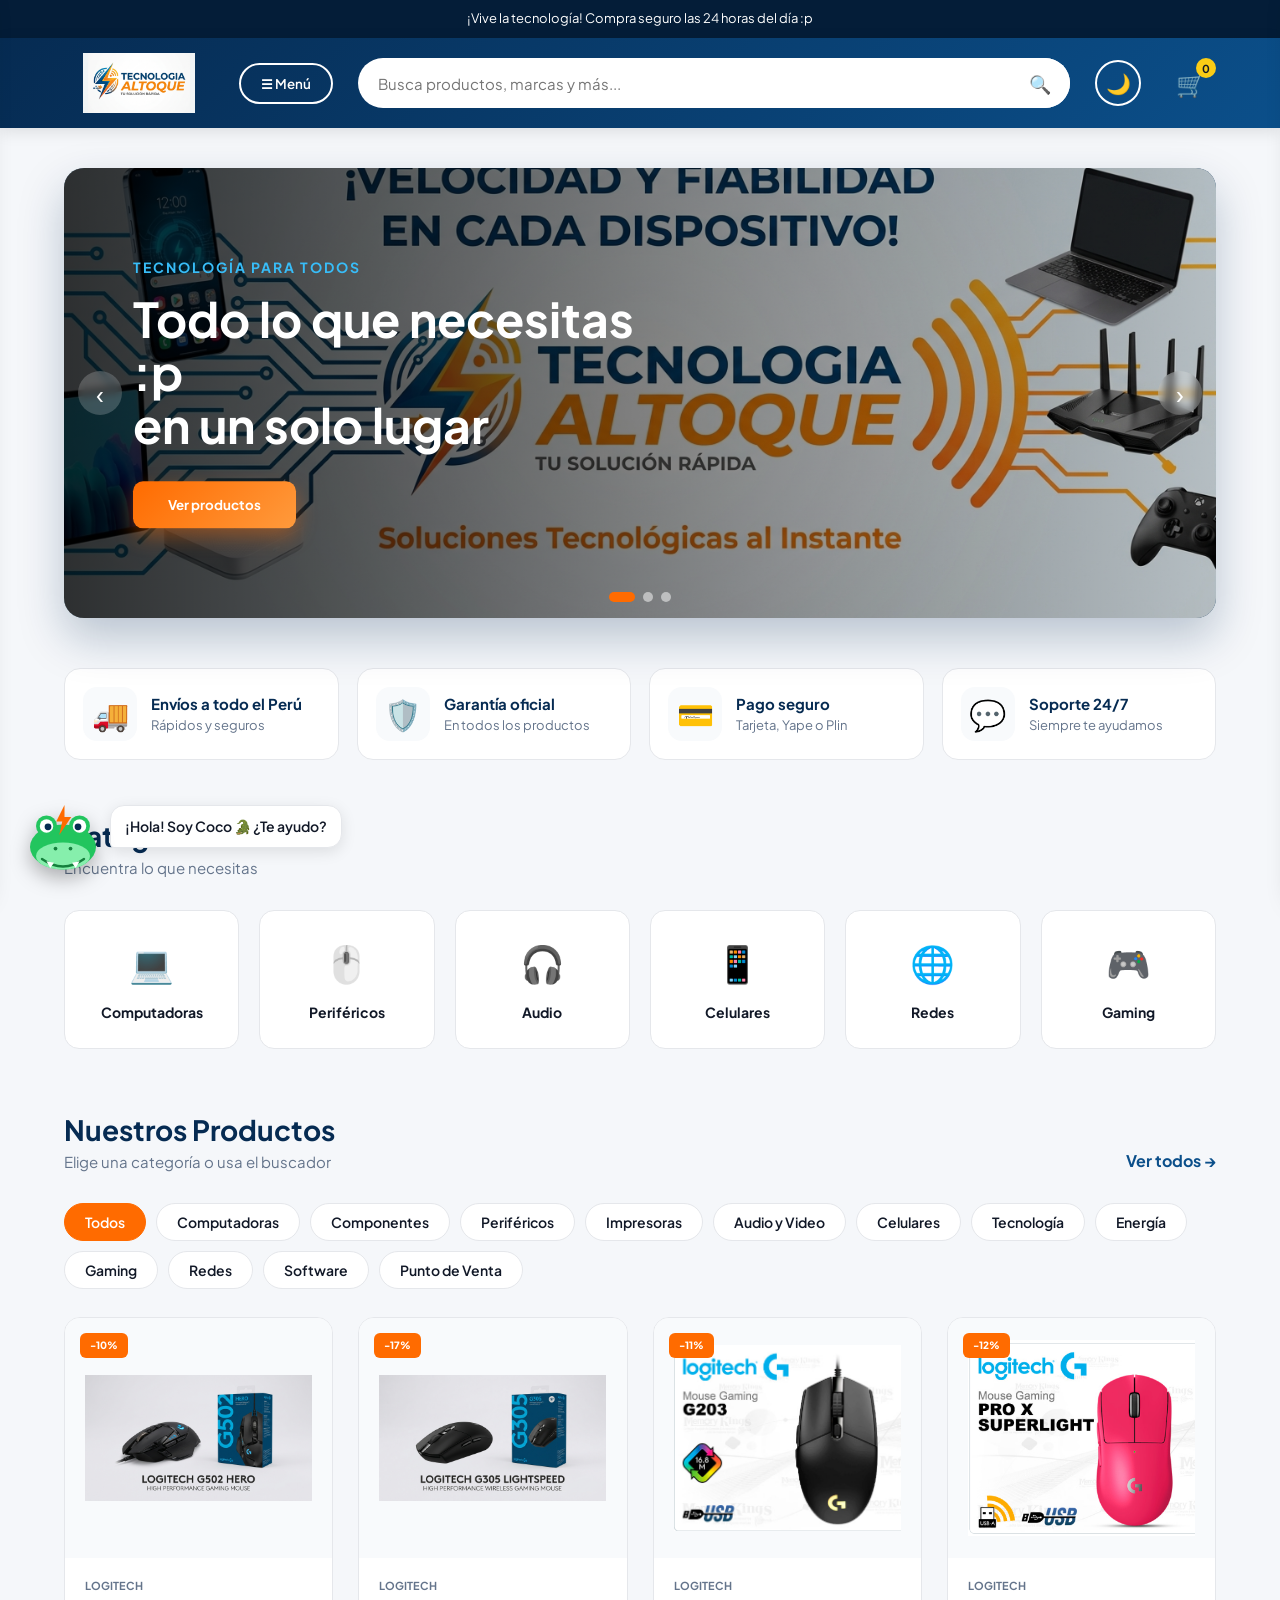
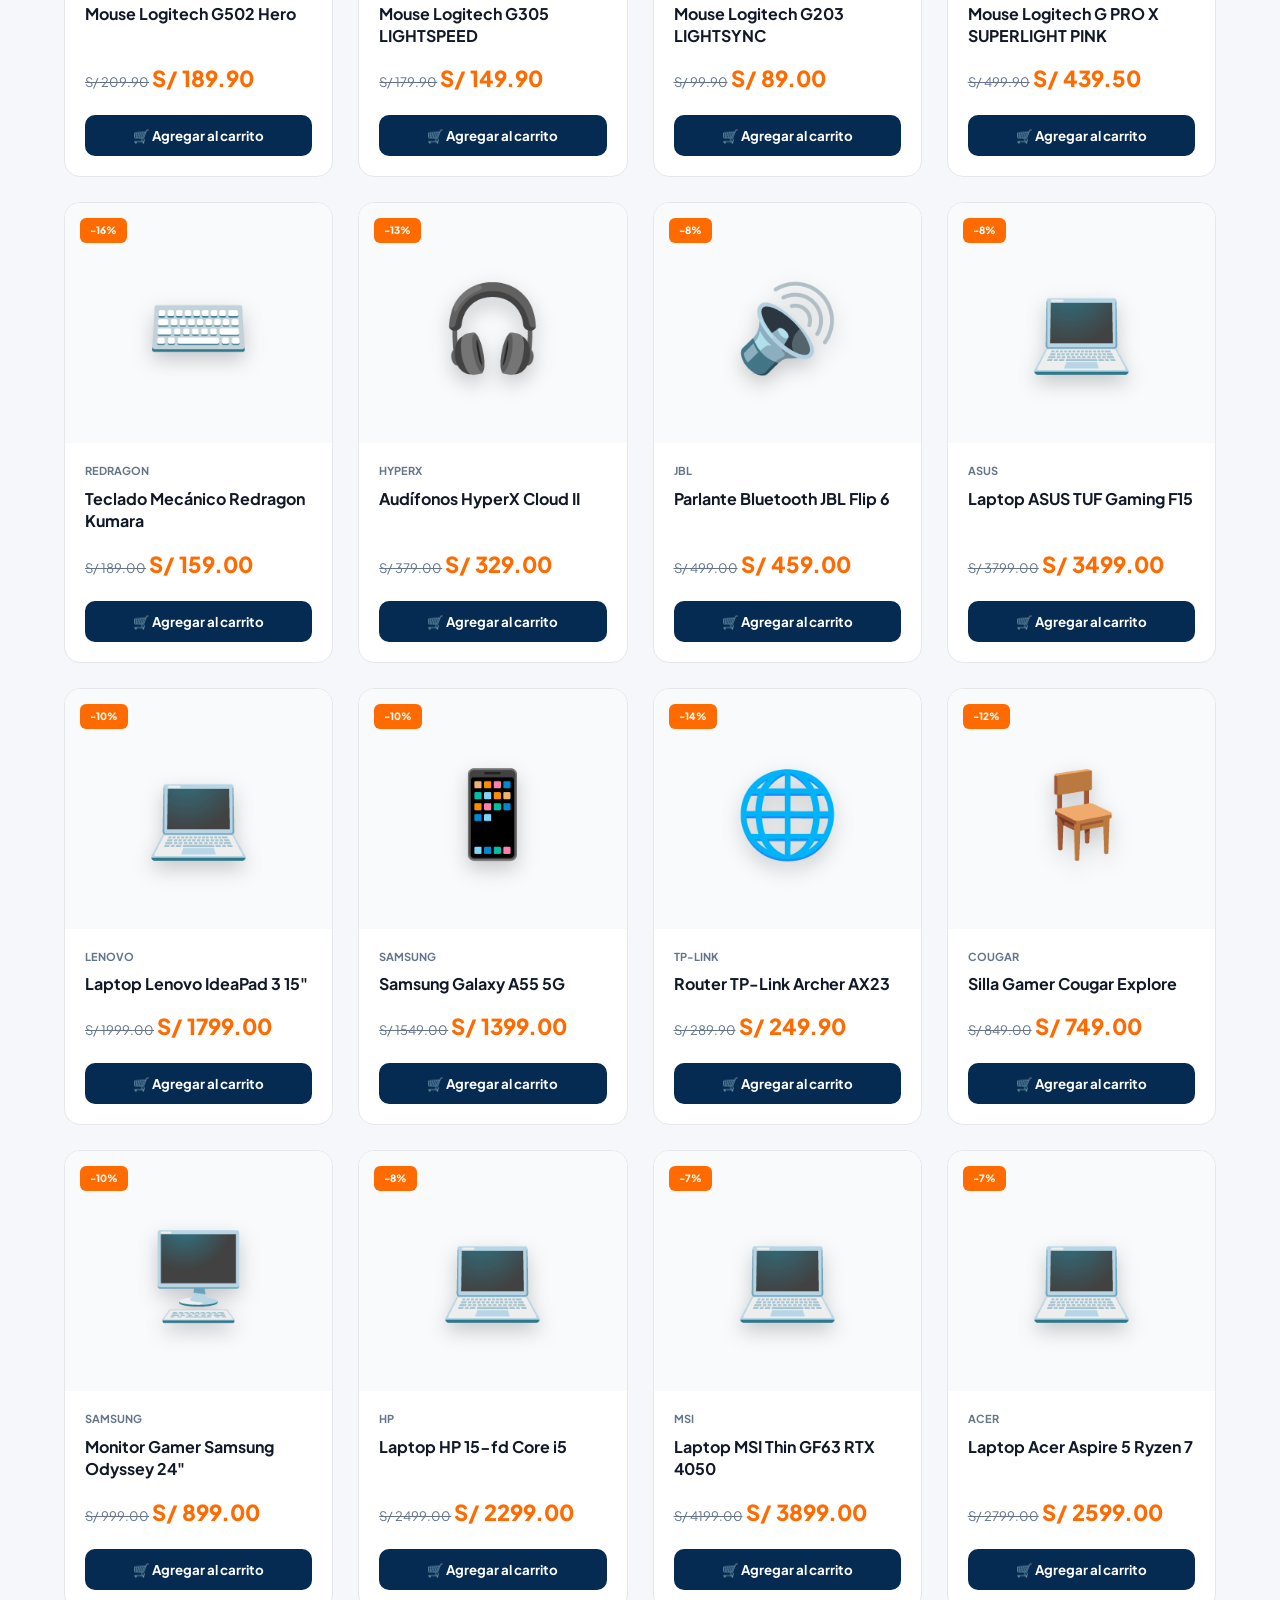
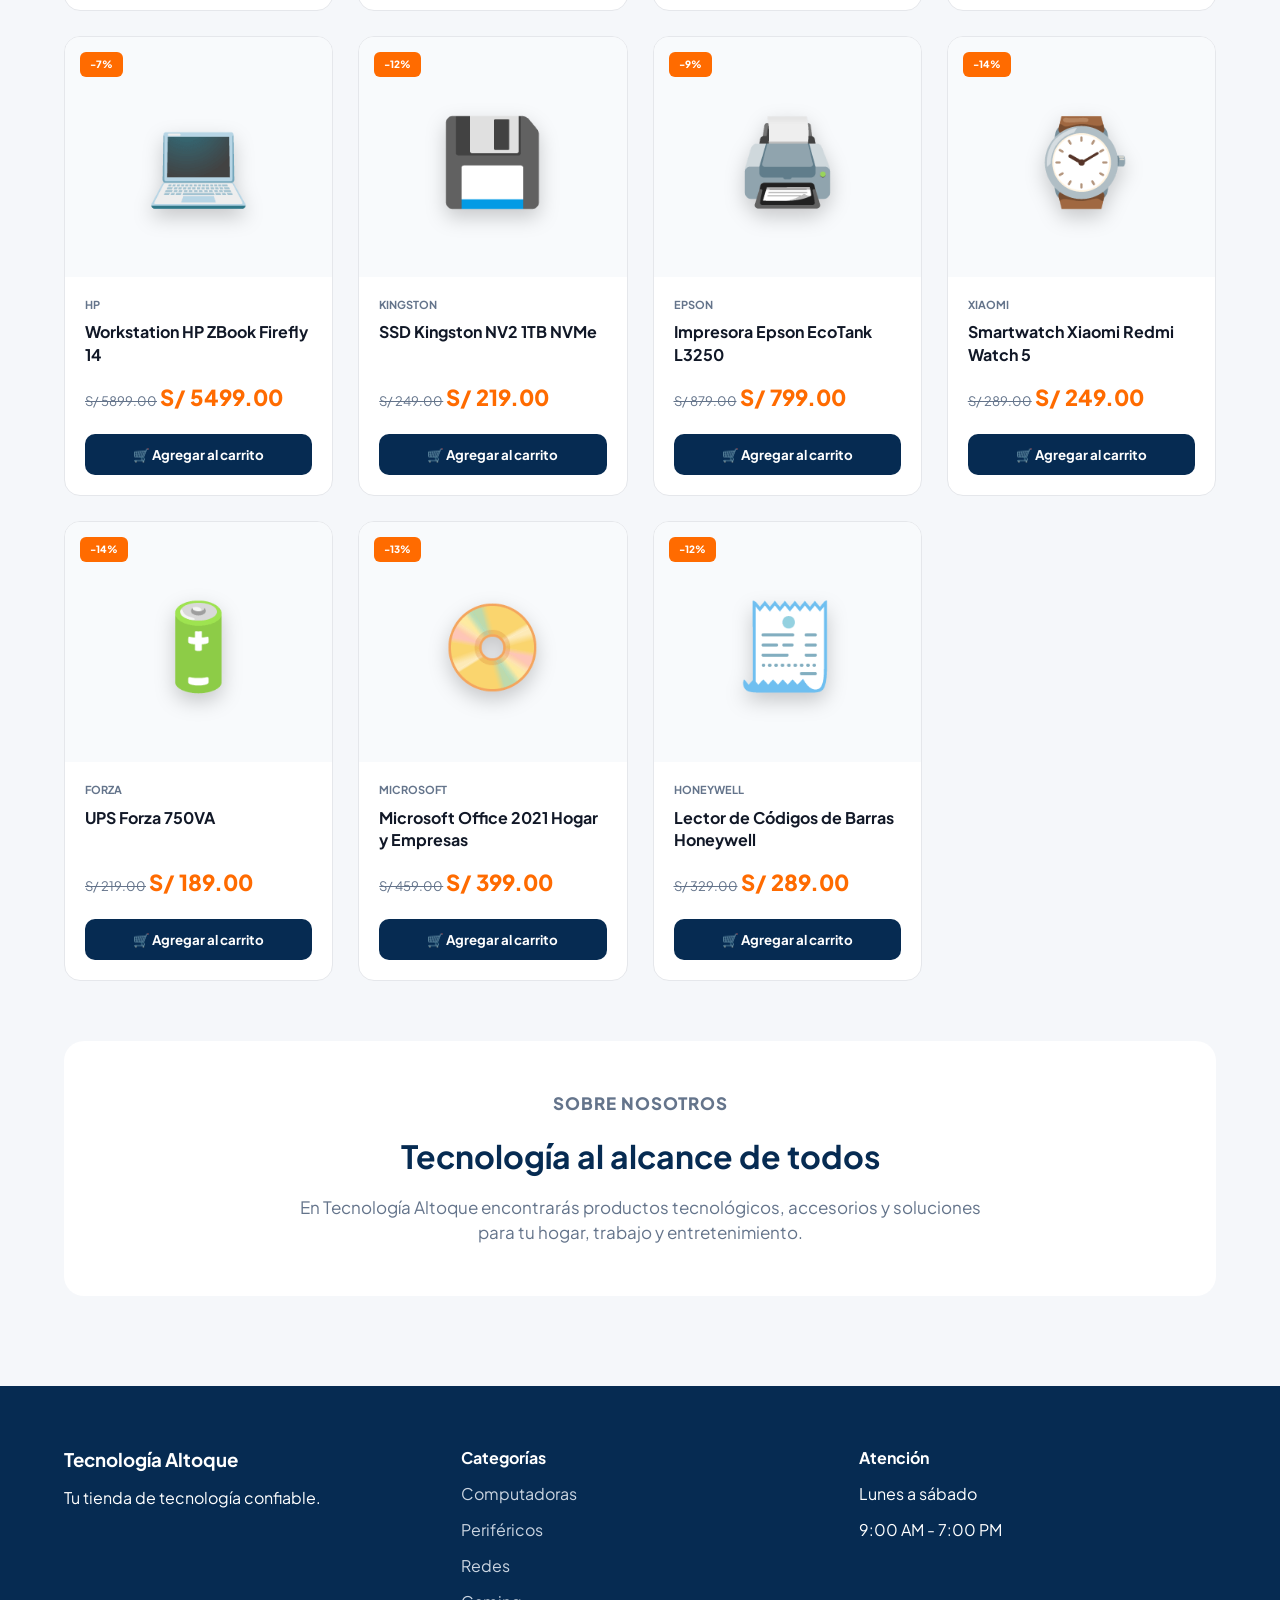
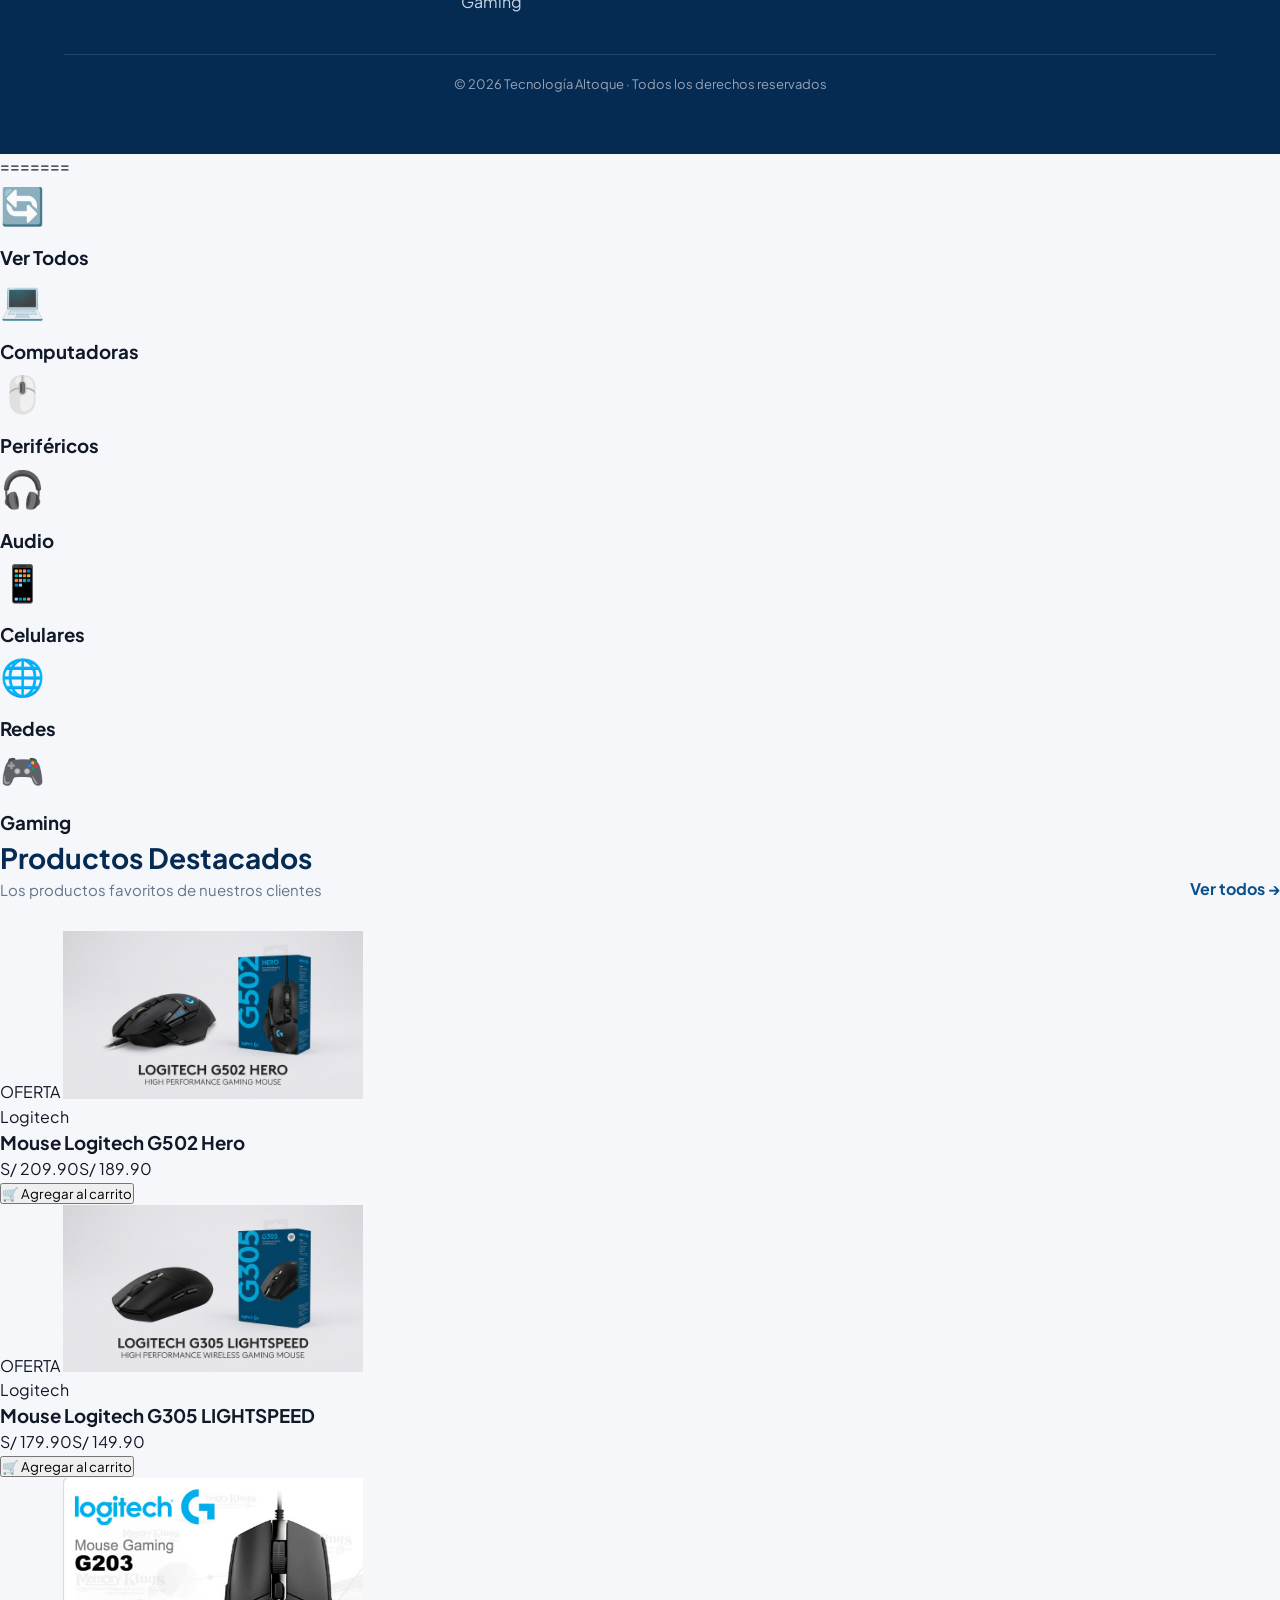
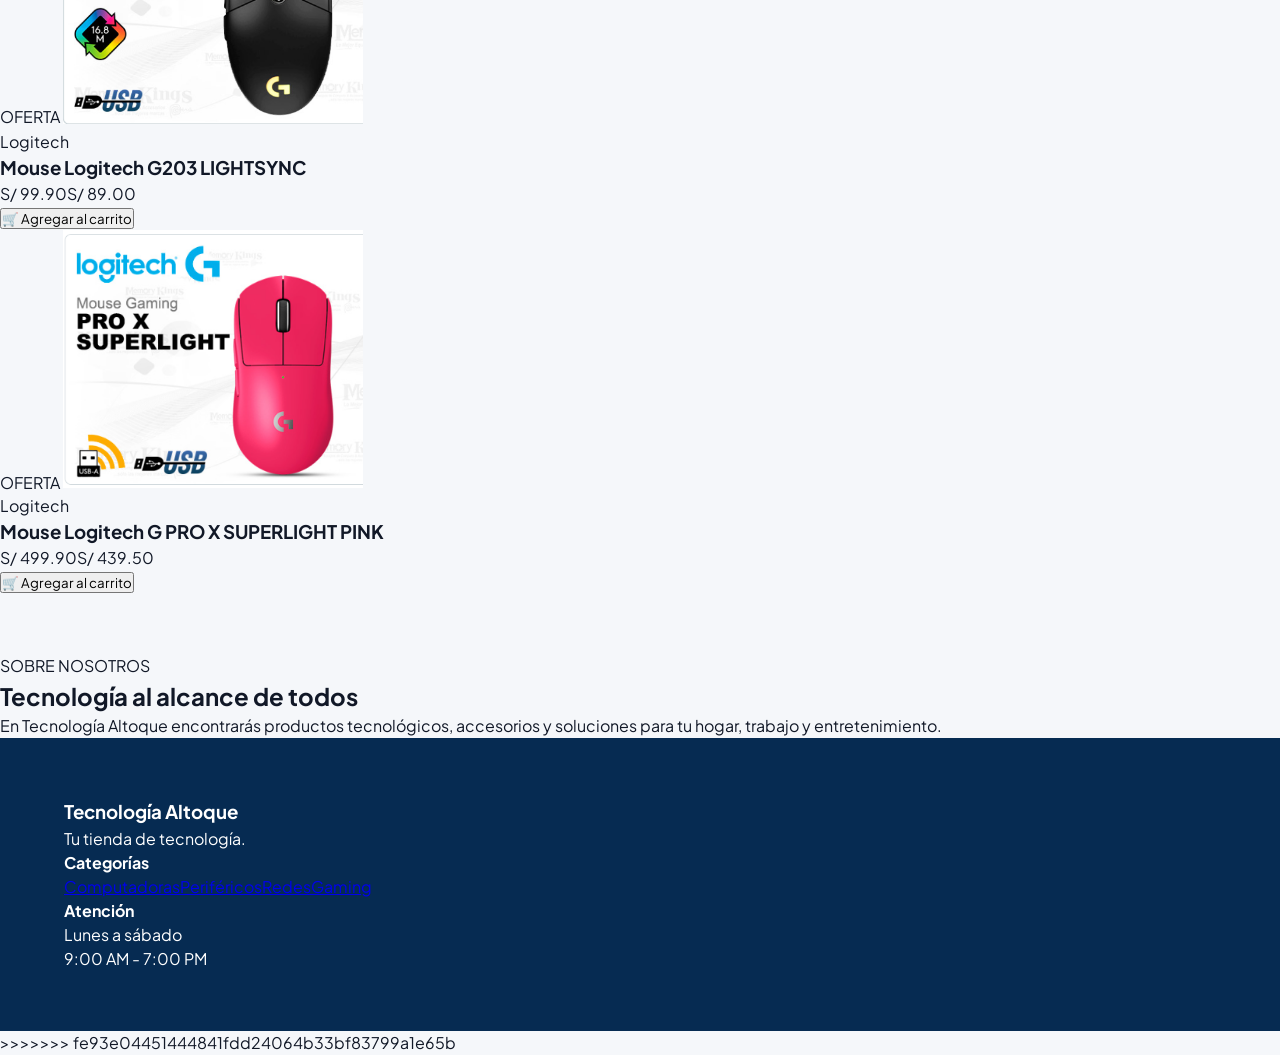
==== commit 29c5e530: "Conflictos resueltos entre GitHub y local" ====
--- a/Tecnologia_Altoque/index.htm
+++ b/Tecnologia_Altoque/index.htm
@@ -289,10 +289,101 @@
                 <p class="modal-sub" id="okTexto"></p>
                 <button class="btn-pagar" id="okCerrar">Seguir comprando</button>
             </div>
+<<<<<<< HEAD
         </div>
     </div>
 
     <!-- Toda la lógica del sitio (menú, tema, carrito, filtros, carrusel) -->
     <script src="js/script.js"></script>
+=======
+                </div>
+                        <div class="categorias">
+                            <div class="categoria activa" data-categoria="todos"><div class="categoria-icono">🔄</div><h3>Ver Todos</h3></div>
+                                <div class="categoria" data-categoria="computadoras"><div class="categoria-icono">💻</div><h3>Computadoras</h3></div>
+                                        <div class="categoria" data-categoria="perifericos"><div class="categoria-icono">🖱️</div><h3>Periféricos</h3></div>
+                                        <div class="categoria" data-categoria="audio"><div class="categoria-icono">🎧</div><h3>Audio</h3></div>
+                                <div class="categoria" data-categoria="celulares"><div class="categoria-icono">📱</div><h3>Celulares</h3></div>
+                            <div class="categoria" data-categoria="redes"><div class="categoria-icono">🌐</div><h3>Redes</h3></div>
+                        <div class="categoria" data-categoria="gaming"><div class="categoria-icono">🎮</div><h3>Gaming</h3></div>
+                </div>
+    </section>
+
+    <section class="seccion">
+        <div class="titulo-seccion">
+            <div>
+                <h2>Productos Destacados</h2>
+                <p>Los productos favoritos de nuestros clientes</p>
+            </div>
+            <a href="#" class="ver-todos">Ver todos →</a>
+        </div>
+
+        <div class="productos">
+
+            <article class="producto"   data-categoria="perifericos">
+                <div class="producto-imagen"><span class="oferta">OFERTA</span>
+                    <img src="img/productos/mouse.jpg" width="300px" alt="Mouse">
+                </div>
+                <div class="producto-info">
+                    <p class="marca">Logitech</p>
+                    <h3>Mouse Logitech G502 Hero</h3>
+                    <div class="precios"><span class="precio-antiguo">S/ 209.90</span><span class="precio">S/ 189.90</span></div>
+                    <button class="btn-carrito">🛒 Agregar al carrito</button>
+                </div>
+            </article>
+
+            <article class="producto " data-categoria="perifericos">
+                <div class="producto-imagen"><span class="oferta">OFERTA</span>
+                    <img src="img/productos/g305.jpg" width="300px" alt="Mouse">
+                </div>
+                <div class="producto-info">
+                    <p class="marca">Logitech</p>
+                    <h3>Mouse Logitech G305 LIGHTSPEED</h3>
+                    <div class="precios"><span class="precio-antiguo">S/ 179.90</span><span class="precio">S/ 149.90</span></div>
+                    <button class="btn-carrito">🛒 Agregar al carrito</button>
+                </div>
+            </article>
+
+            <article class="producto" data-categoria="perifericos">
+                <div class="producto-imagen"><span class="oferta">OFERTA</span>
+                    <img src="img/productos/g203.png" width="300px" alt="Mouse">
+                </div>
+                <div class="producto-info">
+                    <p class="marca">Logitech</p>
+                    <h3>Mouse Logitech G203 LIGHTSYNC</h3>
+                    <div class="precios"><span class="precio-antiguo">S/ 99.90</span><span class="precio">S/ 89.00</span></div>
+                    <button class="btn-carrito">🛒 Agregar al carrito</button>
+                </div>
+            </article>
+
+            <article class="producto" data-categoria="perifericos">
+                <div class="producto-imagen"><span class="oferta">OFERTA</span>
+                    <img src="img/productos/gpro.png" width="300px" alt="Mouse">
+                </div>
+                <div class="producto-info">
+                    <p class="marca">Logitech</p>
+                    <h3>Mouse Logitech G PRO X SUPERLIGHT PINK</h3>
+                    <div class="precios"><span class="precio-antiguo">S/ 499.90</span><span class="precio">S/ 439.50</span></div>
+                    <button class="btn-carrito">🛒 Agregar al carrito</button>
+                </div>
+            </article>
+
+        </div>
+    </section>
+
+    <section class="nosotros">
+        <p class="subtitulo">SOBRE NOSOTROS</p>
+        <h2>Tecnología al alcance de todos</h2>
+        <p>En Tecnología Altoque encontrarás productos tecnológicos, accesorios y soluciones para tu hogar, trabajo y entretenimiento.</p>
+    </section>
+</main>
+
+<footer class="footer">
+    <div><h3>Tecnología Altoque</h3><p>Tu tienda de tecnología.</p></div>
+    <div><h4>Categorías</h4><a href="#">Computadoras</a><a href="#">Periféricos</a><a href="#">Redes</a><a href="#">Gaming</a></div>
+    <div><h4>Atención</h4><p>Lunes a sábado</p><p>9:00 AM - 7:00 PM</p></div>
+</footer>
+
+<script src="js/script.js"></script>
+>>>>>>> fe93e04451444841fdd24064b33bf83799a1e65b
 </body>
 </html>
--- a/Tecnologia_Altoque/css/estilos.css
+++ b/Tecnologia_Altoque/css/estilos.css
@@ -642,4 +642,4 @@
 .coco-rapidas button:hover { border-color: #22c55e; color: #16a34a; }
 .coco-form { display: flex; gap: 8px; padding: 10px 12px; border-top: 1px solid var(--border); }
 .coco-form input { flex: 1; min-width: 0; padding: 10px 14px; border-radius: 20px; border: 1px solid var(--border); background: var(--input-bg); color: var(--text); outline: 0; font-size: 14px; }
-.coco-form button { width: 40px; border: 0; border-radius: 50%; background: #22c55e; color: #fff; cursor: pointer; font-size: 16px; }+.coco-form button { width: 40px; border: 0; border-radius: 50%; background: #22c55e; color: #fff; cursor: pointer; font-size: 16px; }
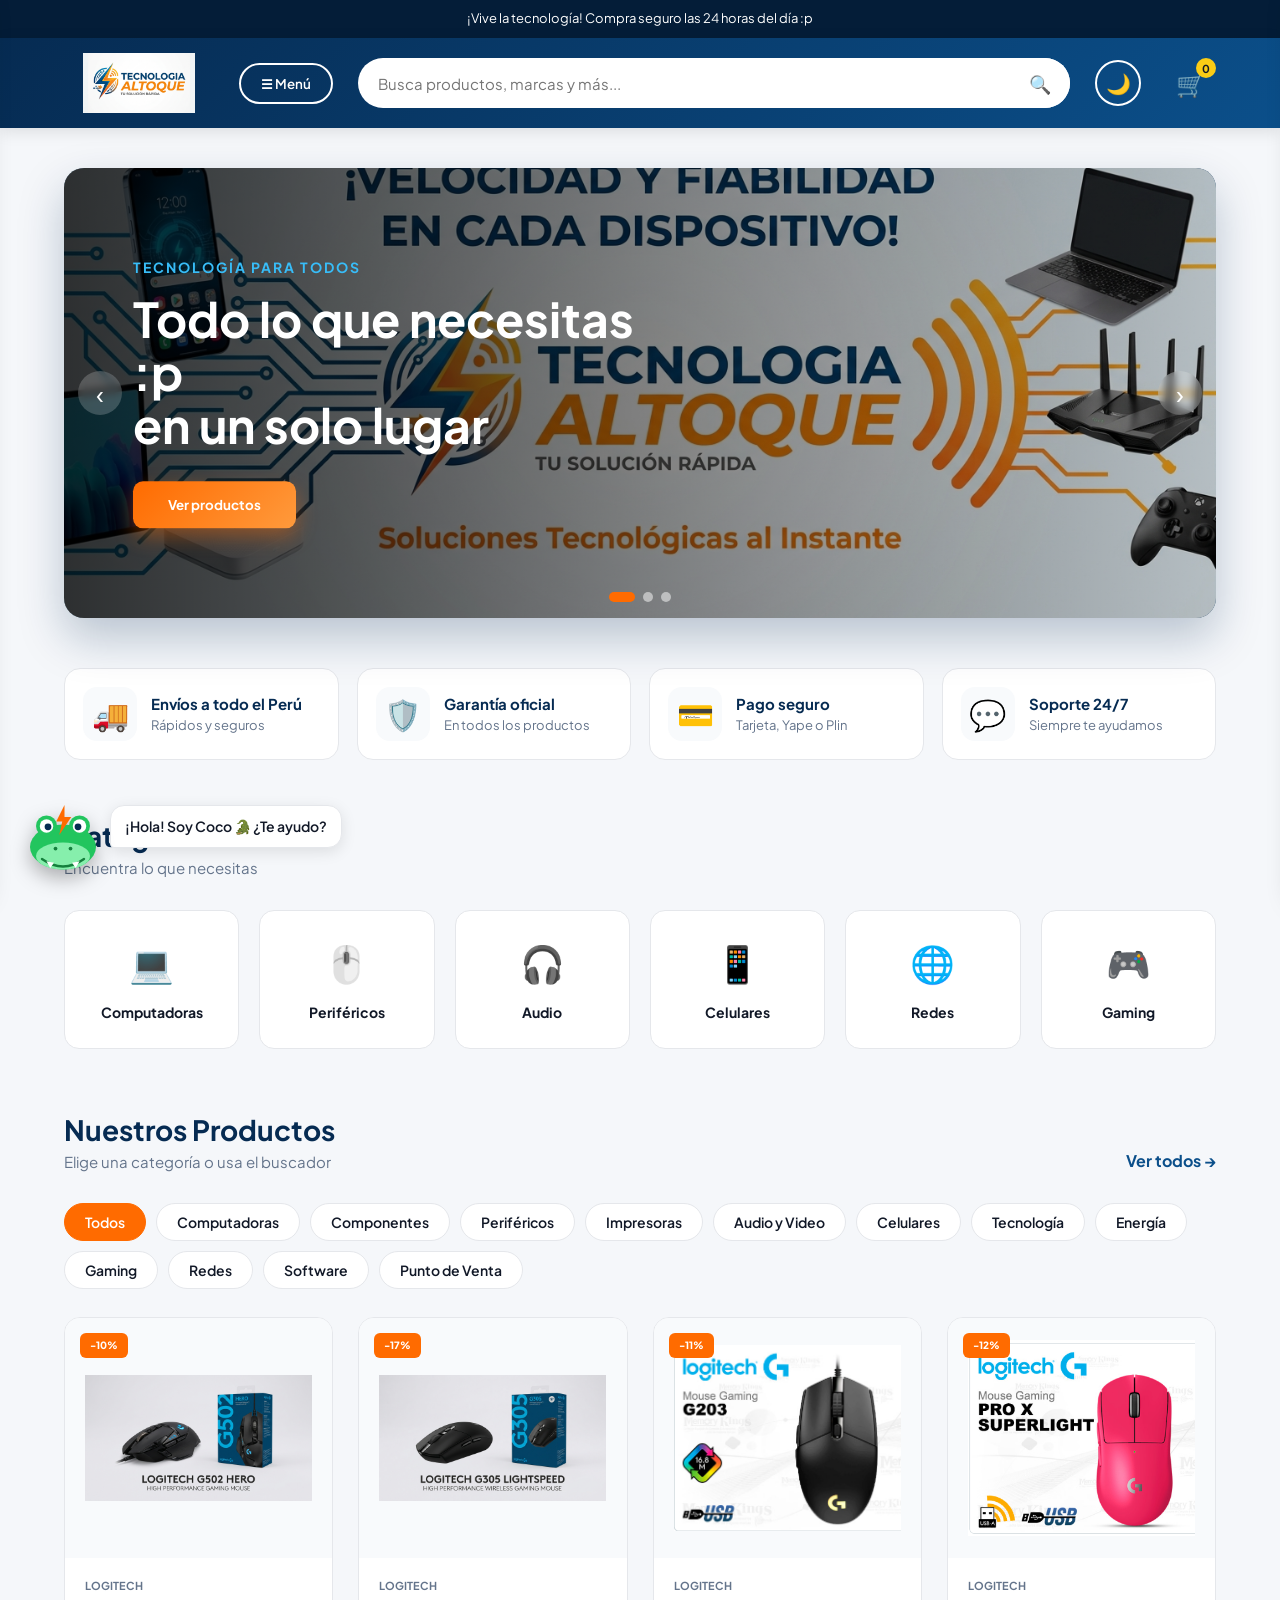
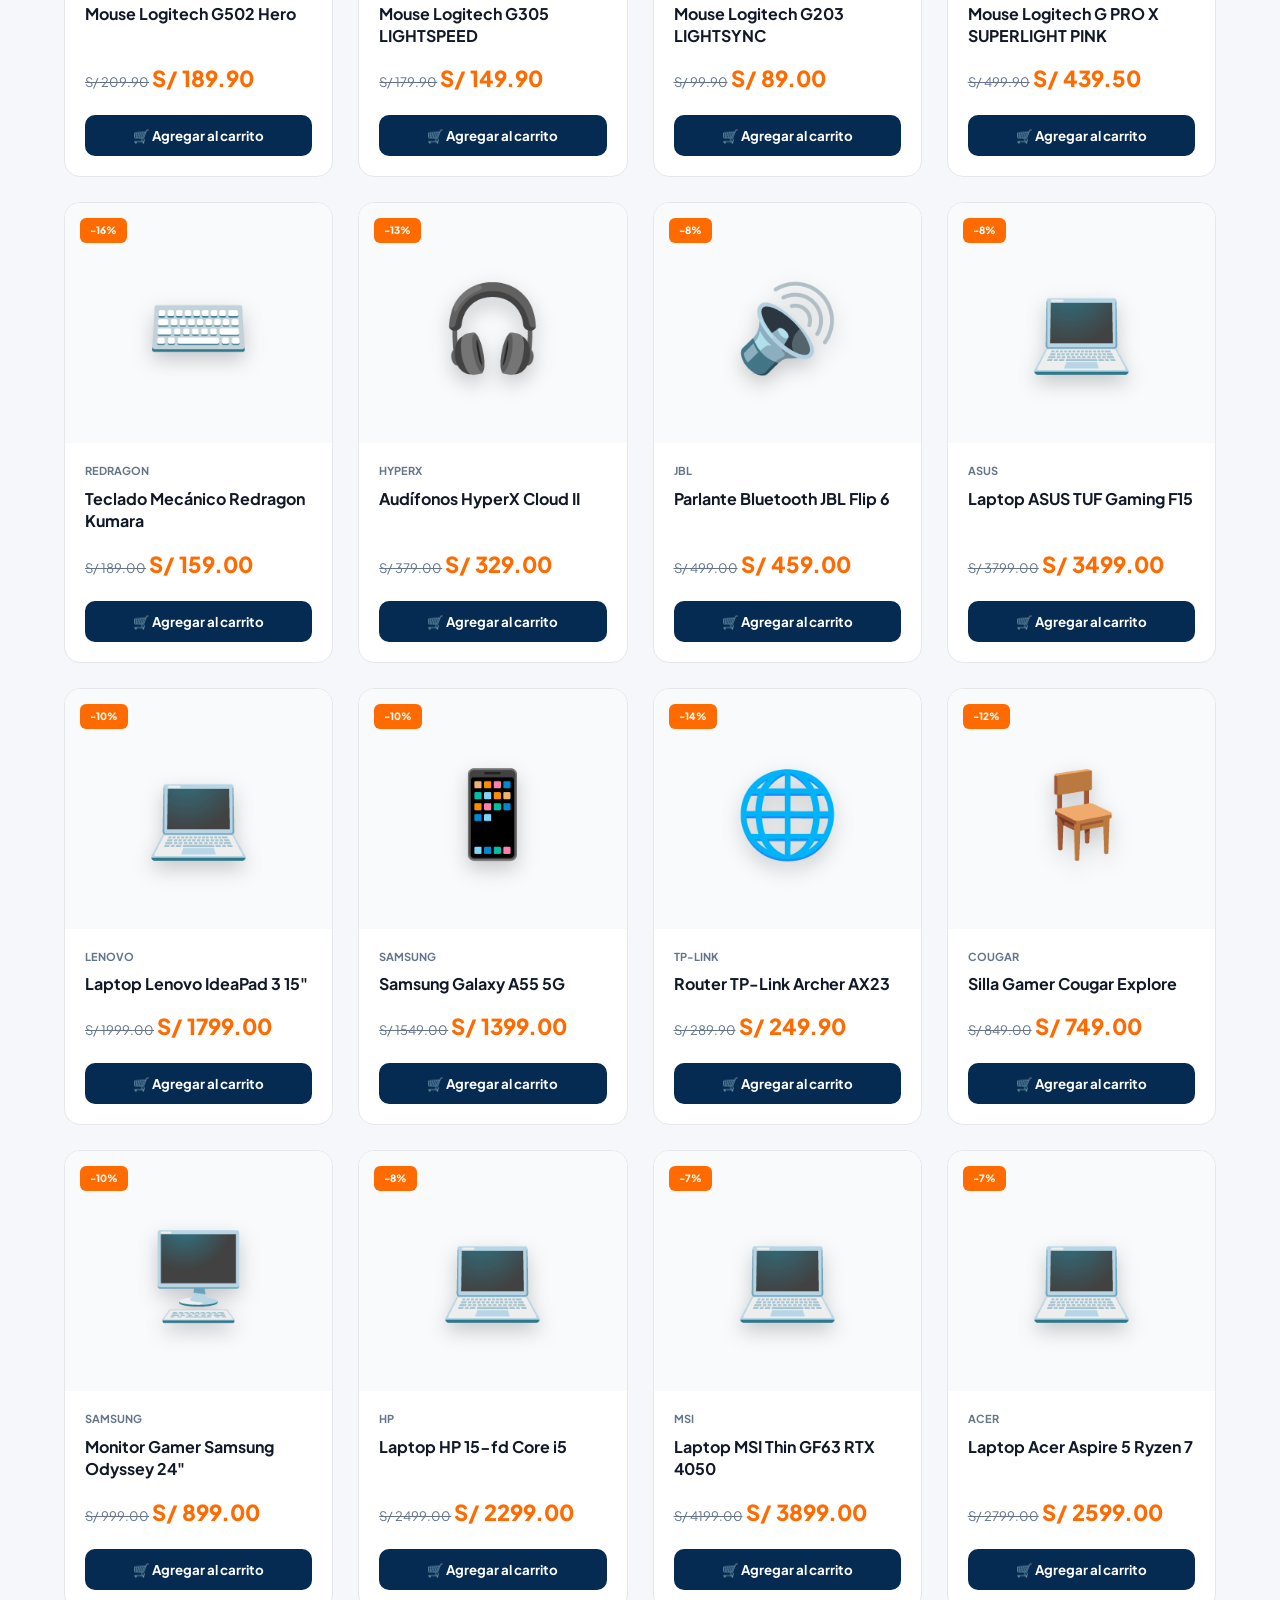
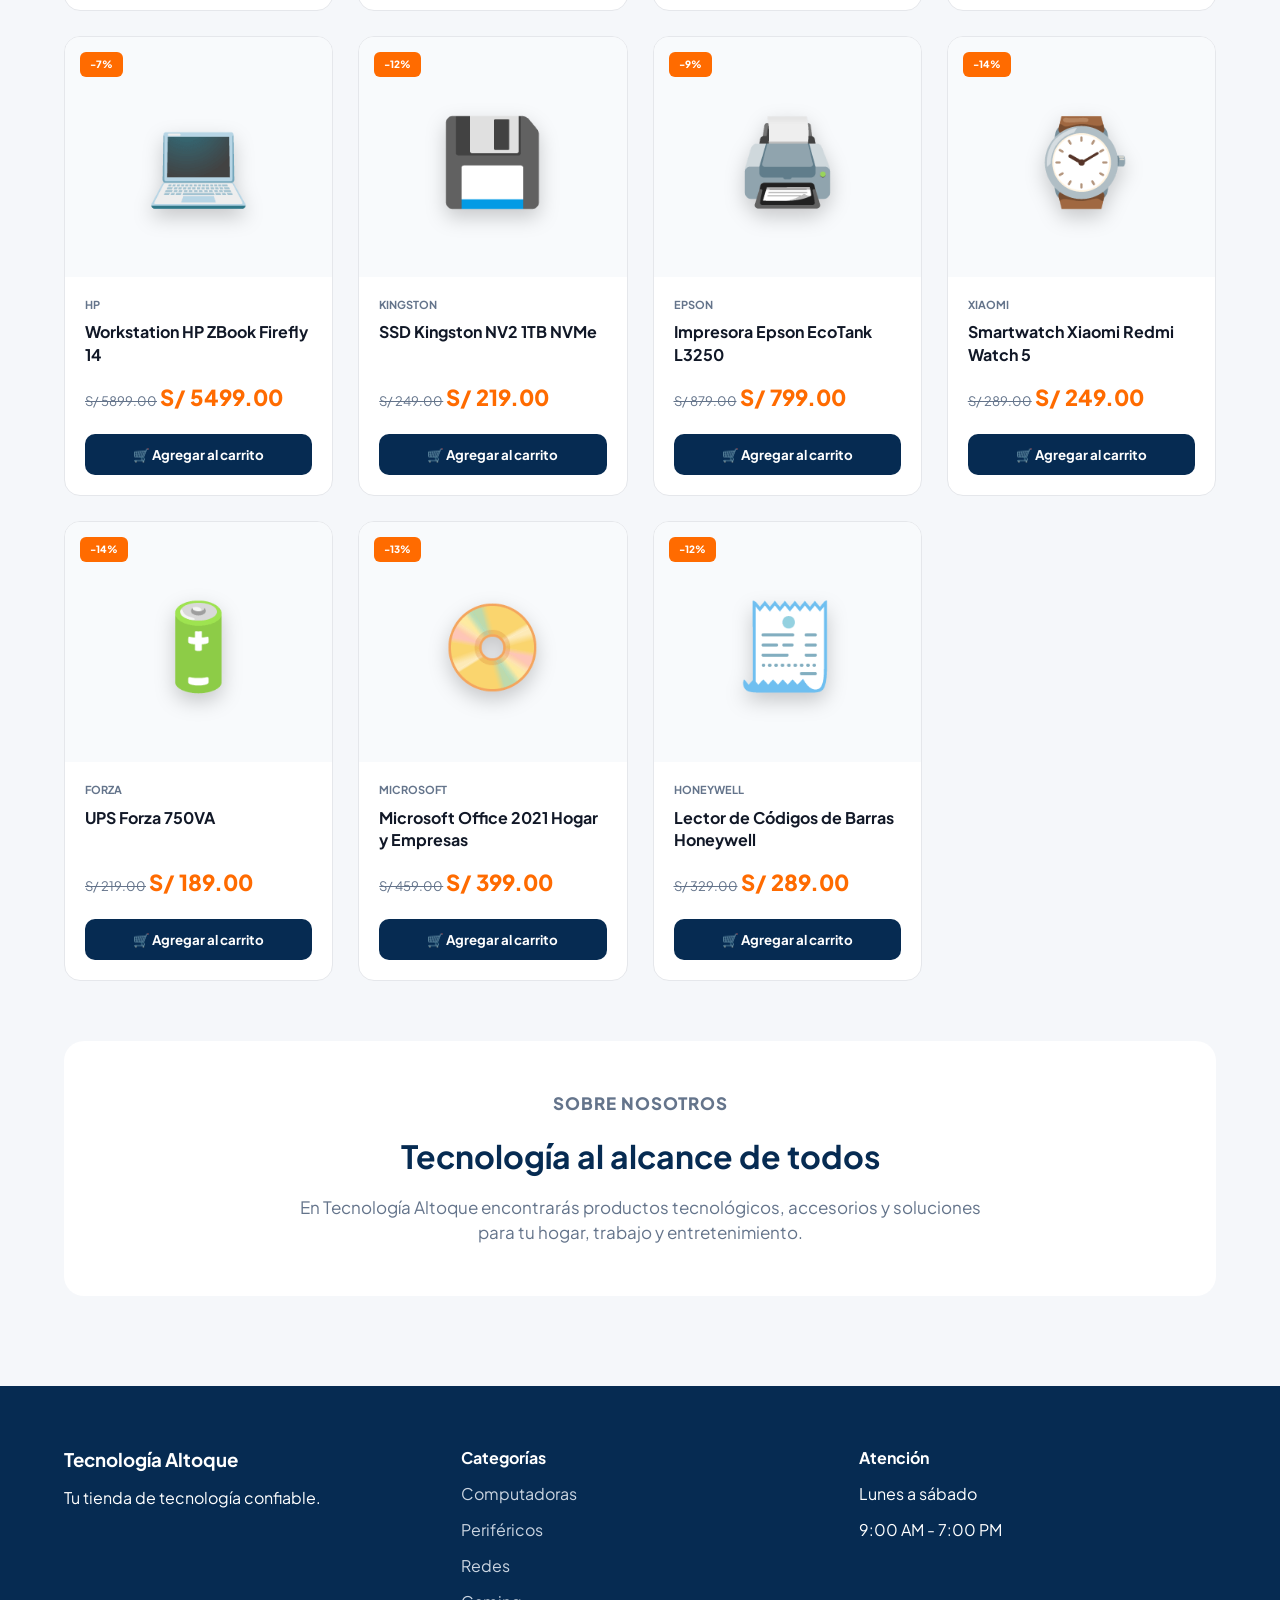
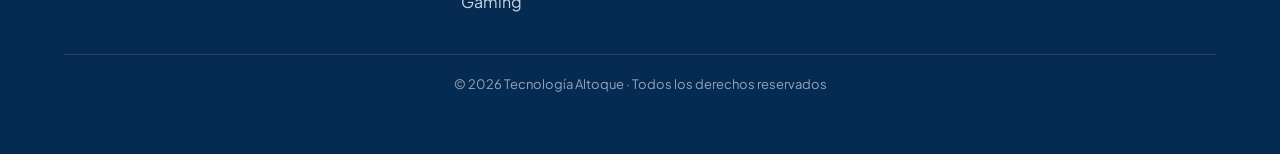
==== commit 3d6b7325: "Restauracion de Coco y el menú funcional." ====
--- a/Tecnologia_Altoque/index.htm
+++ b/Tecnologia_Altoque/index.htm
@@ -289,101 +289,10 @@
                 <p class="modal-sub" id="okTexto"></p>
                 <button class="btn-pagar" id="okCerrar">Seguir comprando</button>
             </div>
-<<<<<<< HEAD
         </div>
     </div>
 
     <!-- Toda la lógica del sitio (menú, tema, carrito, filtros, carrusel) -->
     <script src="js/script.js"></script>
-=======
-                </div>
-                        <div class="categorias">
-                            <div class="categoria activa" data-categoria="todos"><div class="categoria-icono">🔄</div><h3>Ver Todos</h3></div>
-                                <div class="categoria" data-categoria="computadoras"><div class="categoria-icono">💻</div><h3>Computadoras</h3></div>
-                                        <div class="categoria" data-categoria="perifericos"><div class="categoria-icono">🖱️</div><h3>Periféricos</h3></div>
-                                        <div class="categoria" data-categoria="audio"><div class="categoria-icono">🎧</div><h3>Audio</h3></div>
-                                <div class="categoria" data-categoria="celulares"><div class="categoria-icono">📱</div><h3>Celulares</h3></div>
-                            <div class="categoria" data-categoria="redes"><div class="categoria-icono">🌐</div><h3>Redes</h3></div>
-                        <div class="categoria" data-categoria="gaming"><div class="categoria-icono">🎮</div><h3>Gaming</h3></div>
-                </div>
-    </section>
-
-    <section class="seccion">
-        <div class="titulo-seccion">
-            <div>
-                <h2>Productos Destacados</h2>
-                <p>Los productos favoritos de nuestros clientes</p>
-            </div>
-            <a href="#" class="ver-todos">Ver todos →</a>
-        </div>
-
-        <div class="productos">
-
-            <article class="producto"   data-categoria="perifericos">
-                <div class="producto-imagen"><span class="oferta">OFERTA</span>
-                    <img src="img/productos/mouse.jpg" width="300px" alt="Mouse">
-                </div>
-                <div class="producto-info">
-                    <p class="marca">Logitech</p>
-                    <h3>Mouse Logitech G502 Hero</h3>
-                    <div class="precios"><span class="precio-antiguo">S/ 209.90</span><span class="precio">S/ 189.90</span></div>
-                    <button class="btn-carrito">🛒 Agregar al carrito</button>
-                </div>
-            </article>
-
-            <article class="producto " data-categoria="perifericos">
-                <div class="producto-imagen"><span class="oferta">OFERTA</span>
-                    <img src="img/productos/g305.jpg" width="300px" alt="Mouse">
-                </div>
-                <div class="producto-info">
-                    <p class="marca">Logitech</p>
-                    <h3>Mouse Logitech G305 LIGHTSPEED</h3>
-                    <div class="precios"><span class="precio-antiguo">S/ 179.90</span><span class="precio">S/ 149.90</span></div>
-                    <button class="btn-carrito">🛒 Agregar al carrito</button>
-                </div>
-            </article>
-
-            <article class="producto" data-categoria="perifericos">
-                <div class="producto-imagen"><span class="oferta">OFERTA</span>
-                    <img src="img/productos/g203.png" width="300px" alt="Mouse">
-                </div>
-                <div class="producto-info">
-                    <p class="marca">Logitech</p>
-                    <h3>Mouse Logitech G203 LIGHTSYNC</h3>
-                    <div class="precios"><span class="precio-antiguo">S/ 99.90</span><span class="precio">S/ 89.00</span></div>
-                    <button class="btn-carrito">🛒 Agregar al carrito</button>
-                </div>
-            </article>
-
-            <article class="producto" data-categoria="perifericos">
-                <div class="producto-imagen"><span class="oferta">OFERTA</span>
-                    <img src="img/productos/gpro.png" width="300px" alt="Mouse">
-                </div>
-                <div class="producto-info">
-                    <p class="marca">Logitech</p>
-                    <h3>Mouse Logitech G PRO X SUPERLIGHT PINK</h3>
-                    <div class="precios"><span class="precio-antiguo">S/ 499.90</span><span class="precio">S/ 439.50</span></div>
-                    <button class="btn-carrito">🛒 Agregar al carrito</button>
-                </div>
-            </article>
-
-        </div>
-    </section>
-
-    <section class="nosotros">
-        <p class="subtitulo">SOBRE NOSOTROS</p>
-        <h2>Tecnología al alcance de todos</h2>
-        <p>En Tecnología Altoque encontrarás productos tecnológicos, accesorios y soluciones para tu hogar, trabajo y entretenimiento.</p>
-    </section>
-</main>
-
-<footer class="footer">
-    <div><h3>Tecnología Altoque</h3><p>Tu tienda de tecnología.</p></div>
-    <div><h4>Categorías</h4><a href="#">Computadoras</a><a href="#">Periféricos</a><a href="#">Redes</a><a href="#">Gaming</a></div>
-    <div><h4>Atención</h4><p>Lunes a sábado</p><p>9:00 AM - 7:00 PM</p></div>
-</footer>
-
-<script src="js/script.js"></script>
->>>>>>> fe93e04451444841fdd24064b33bf83799a1e65b
 </body>
 </html>
--- a/Tecnologia_Altoque/css/estilos.css
+++ b/Tecnologia_Altoque/css/estilos.css
@@ -642,4 +642,4 @@
 .coco-rapidas button:hover { border-color: #22c55e; color: #16a34a; }
 .coco-form { display: flex; gap: 8px; padding: 10px 12px; border-top: 1px solid var(--border); }
 .coco-form input { flex: 1; min-width: 0; padding: 10px 14px; border-radius: 20px; border: 1px solid var(--border); background: var(--input-bg); color: var(--text); outline: 0; font-size: 14px; }
-.coco-form button { width: 40px; border: 0; border-radius: 50%; background: #22c55e; color: #fff; cursor: pointer; font-size: 16px; }
+.coco-form button { width: 40px; border: 0; border-radius: 50%; background: #22c55e; color: #fff; cursor: pointer; font-size: 16px; }
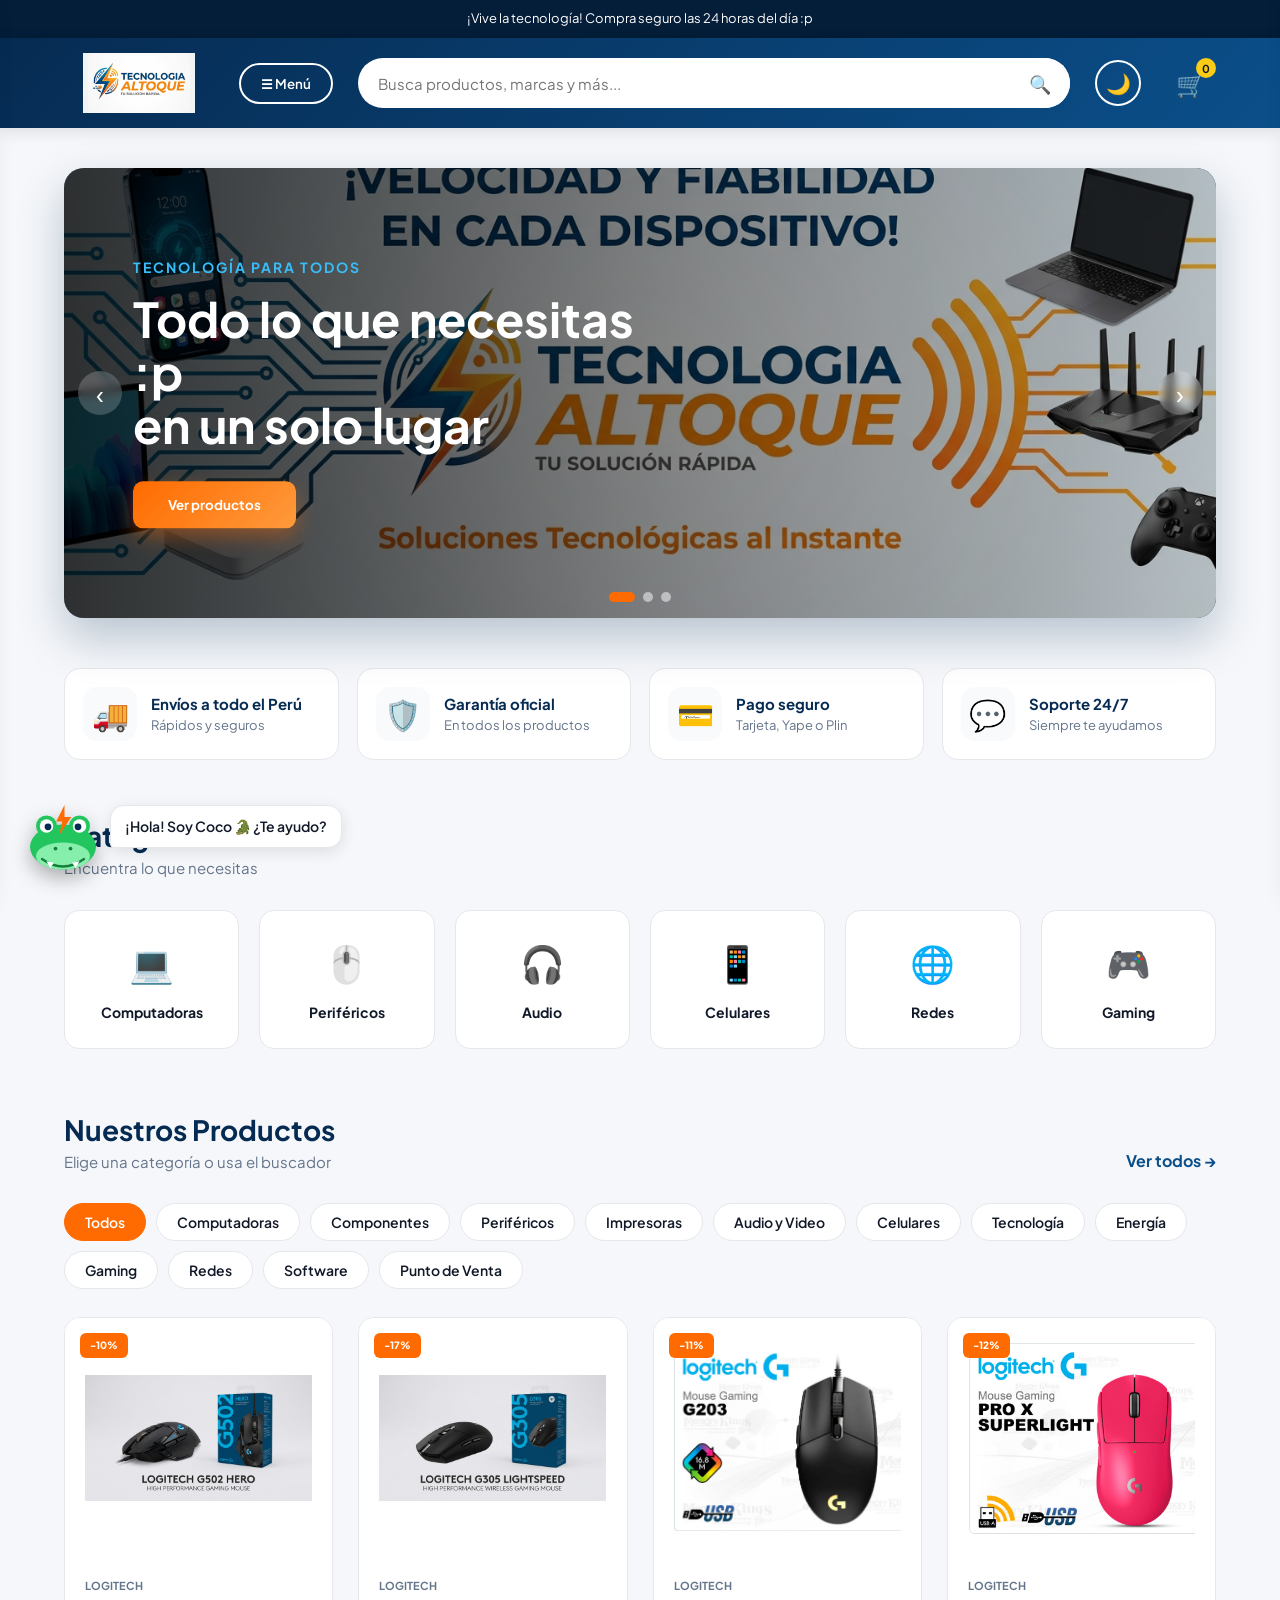
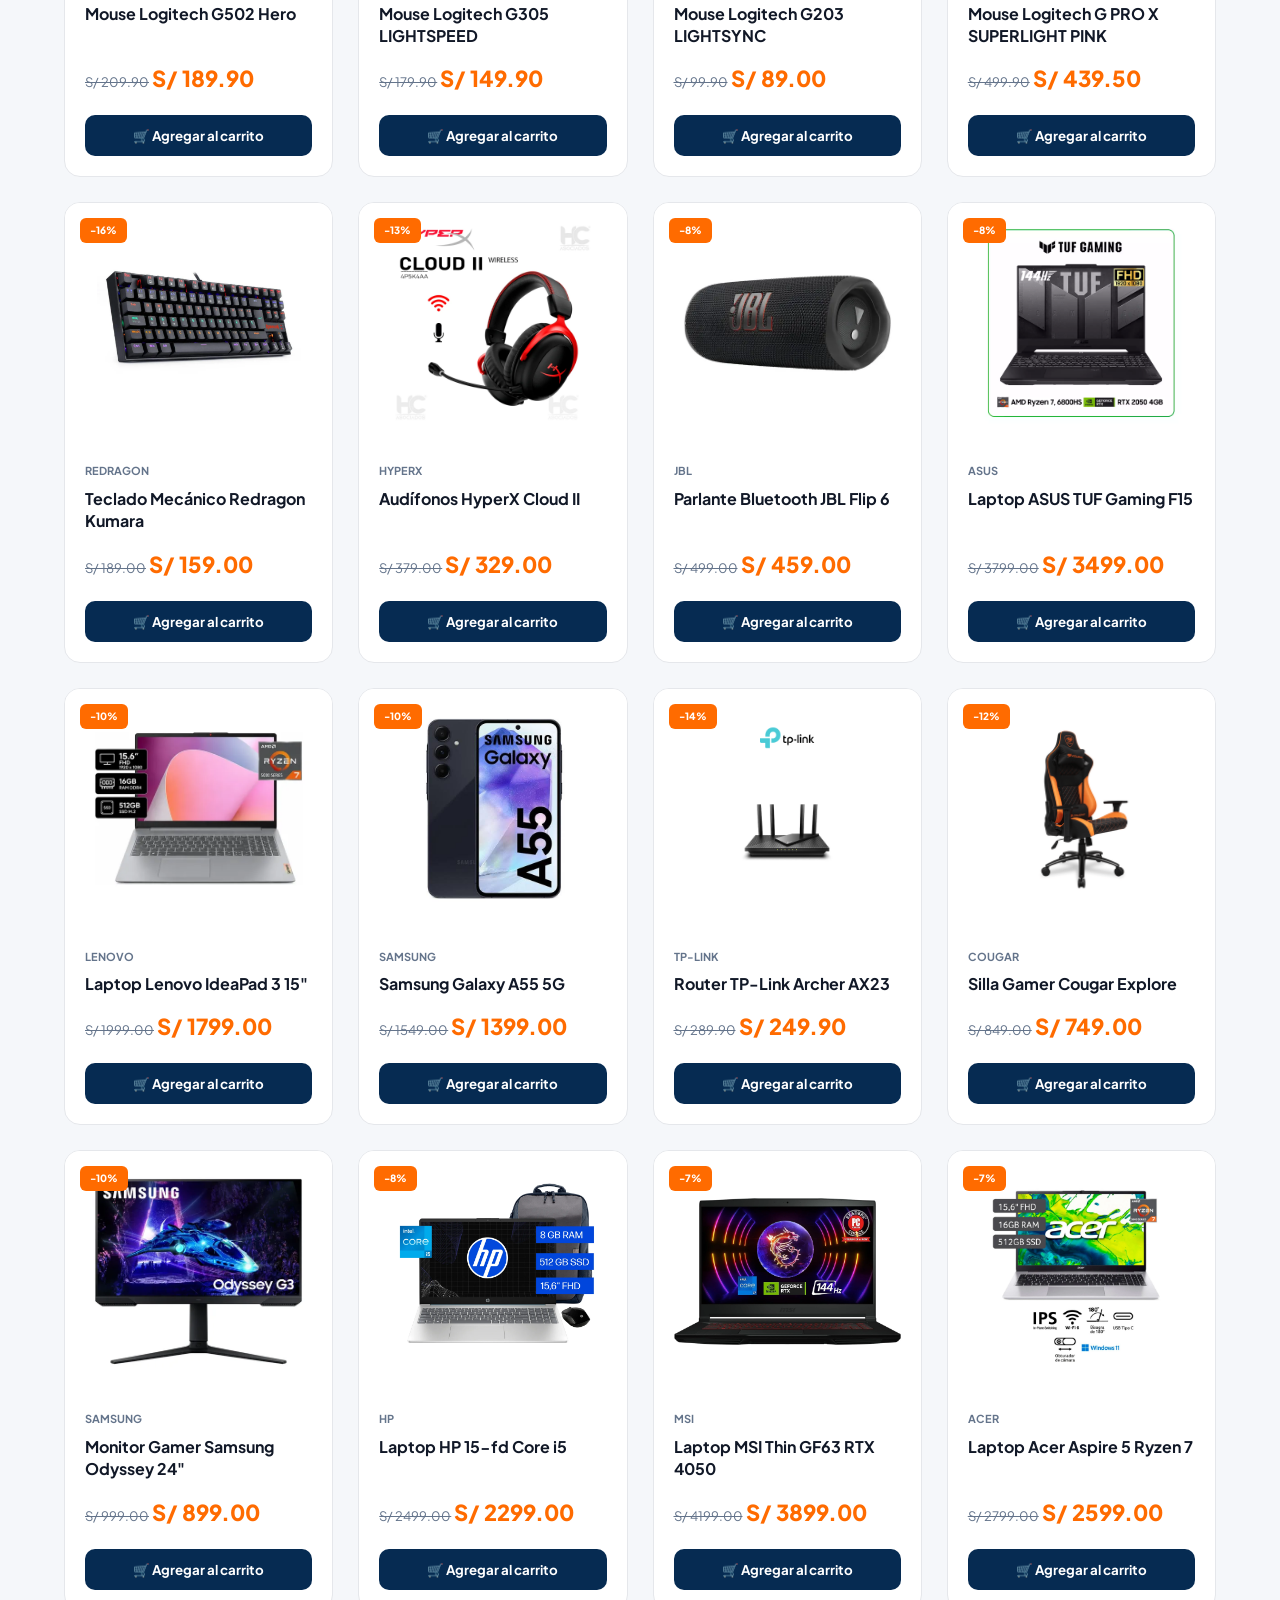
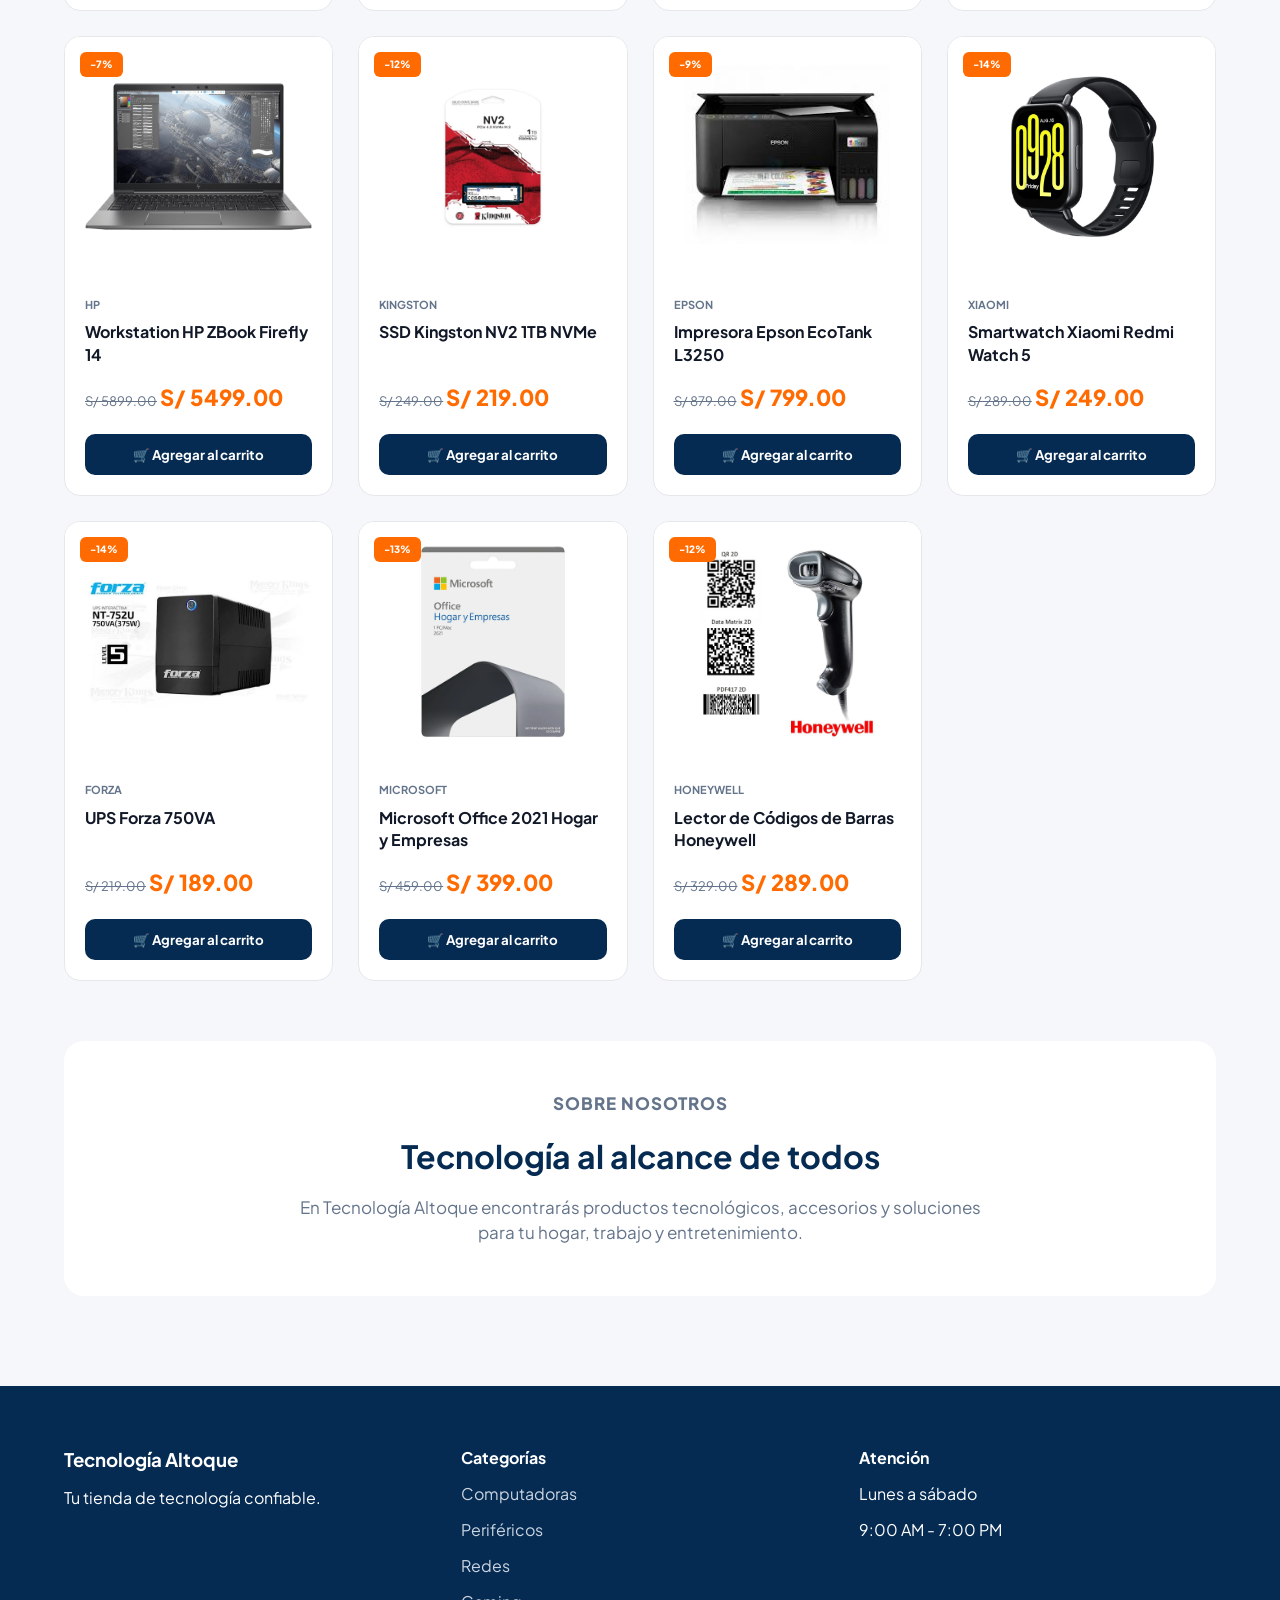
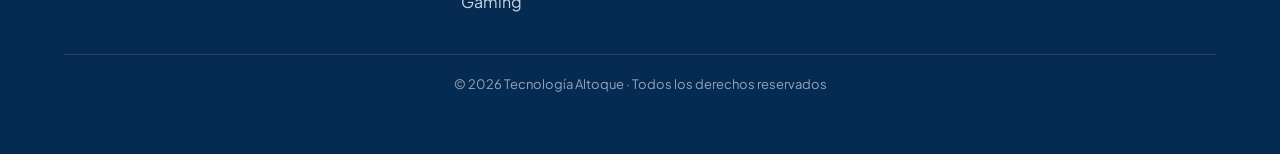
==== commit e5b9dbb3: "Se agregaron todas las imagenes de todos los productos agregados hasta ahora." ====
--- a/Tecnologia_Altoque/index.htm
+++ b/Tecnologia_Altoque/index.htm
@@ -146,7 +146,7 @@
             </div>
             <!-- Diapositiva 3 -->
             <div class="slide slide-3">
-                <img src="img/banner3.jpg" alt="" onerror="this.remove()">
+                <img src="img/banner3.jpg.webp" alt="" onerror="this.remove()">
                 <div class="banner-contenido">
                     <p>OFERTAS DE LA SEMANA</p>
                     <h2>Laptops desde<br>S/ 1,799</h2>
--- a/Tecnologia_Altoque/css/estilos.css
+++ b/Tecnologia_Altoque/css/estilos.css
@@ -642,4 +642,10 @@
 .coco-rapidas button:hover { border-color: #22c55e; color: #16a34a; }
 .coco-form { display: flex; gap: 8px; padding: 10px 12px; border-top: 1px solid var(--border); }
 .coco-form input { flex: 1; min-width: 0; padding: 10px 14px; border-radius: 20px; border: 1px solid var(--border); background: var(--input-bg); color: var(--text); outline: 0; font-size: 14px; }
-.coco-form button { width: 40px; border: 0; border-radius: 50%; background: #22c55e; color: #fff; cursor: pointer; font-size: 16px; }+.coco-form button { width: 40px; border: 0; border-radius: 50%; background: #22c55e; color: #fff; cursor: pointer; font-size: 16px; }
+
+/* ====== Ajuste de fotos de producto ====== */
+/* Fondo blanco y overflow hidden: las fotos .jpg con fondo blanco se integran sin necesitar PNG, y al hacer zoom no se salen del recuadro */
+.producto-img-wrapper { background: #ffffff; overflow: hidden; }
+/* El descuento queda por encima de la foto aunque ésta se agrande al pasar el mouse */
+.badge-oferta { z-index: 2; }
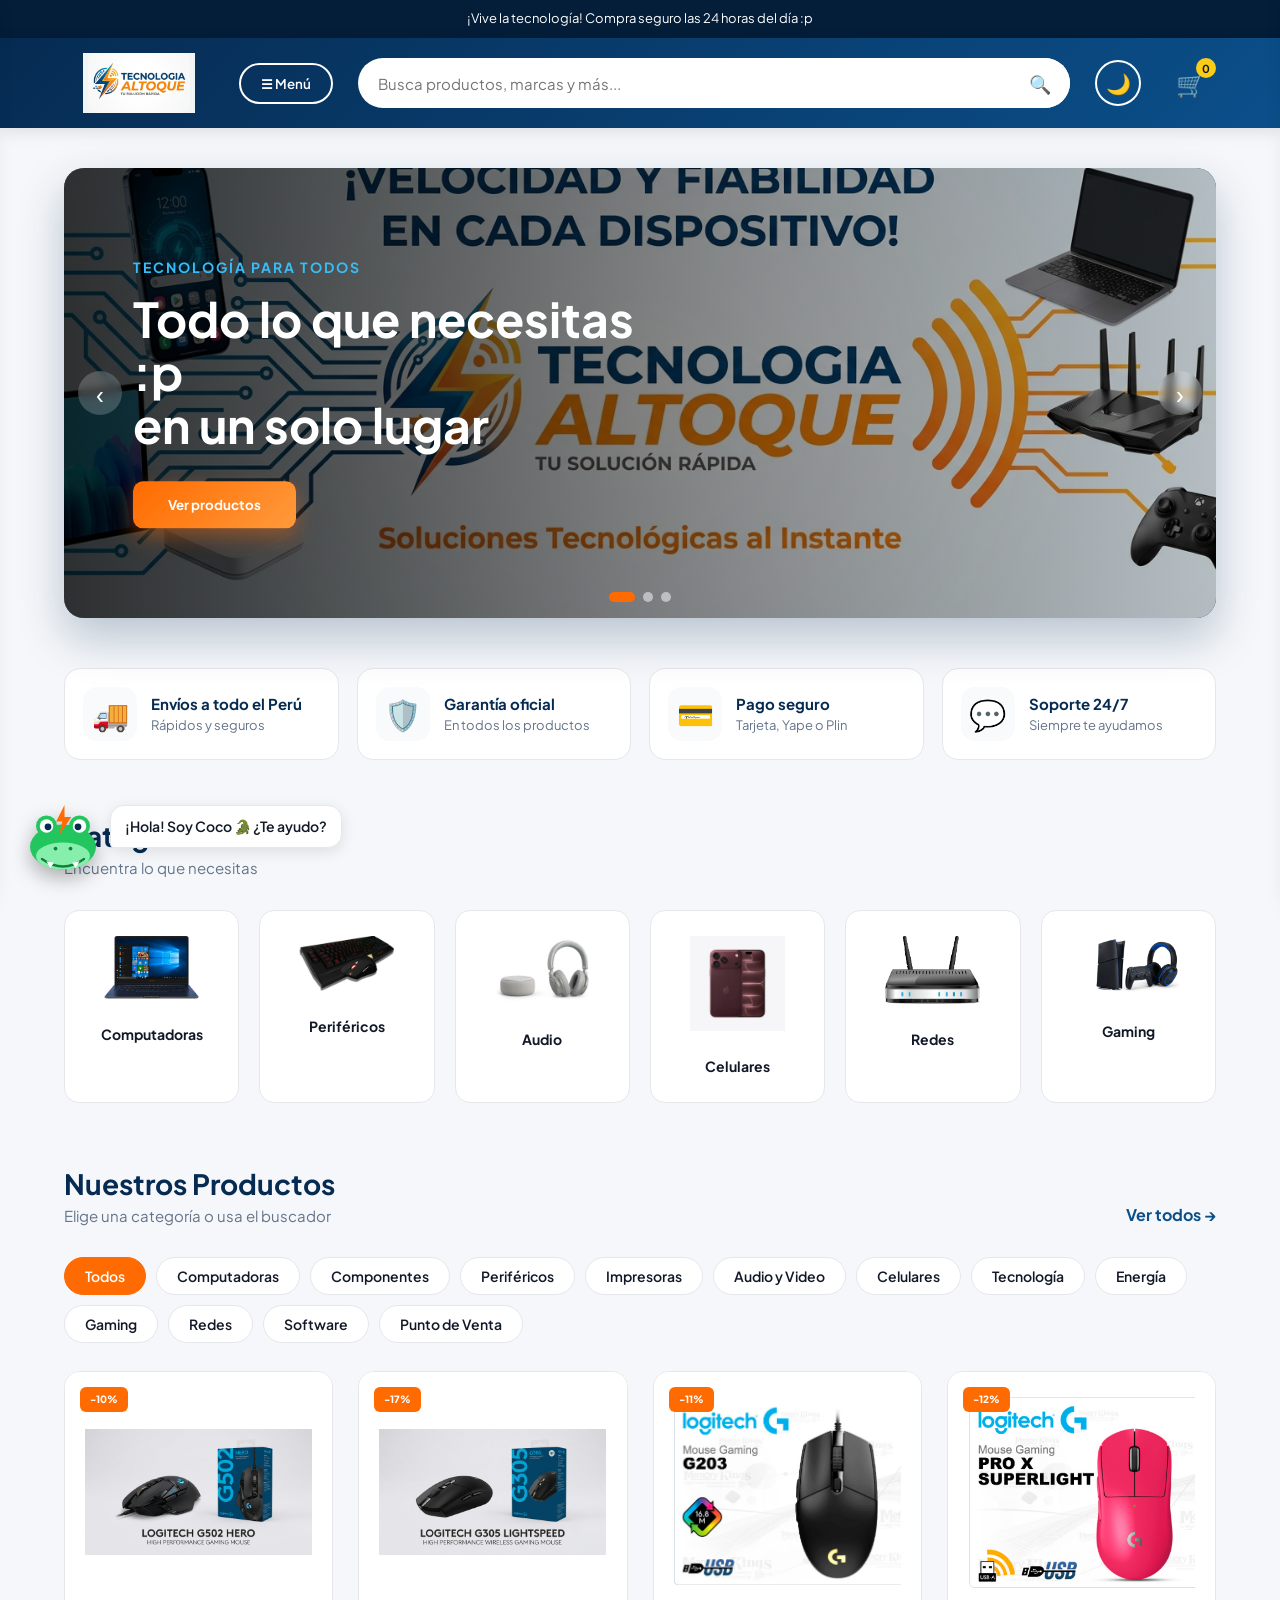
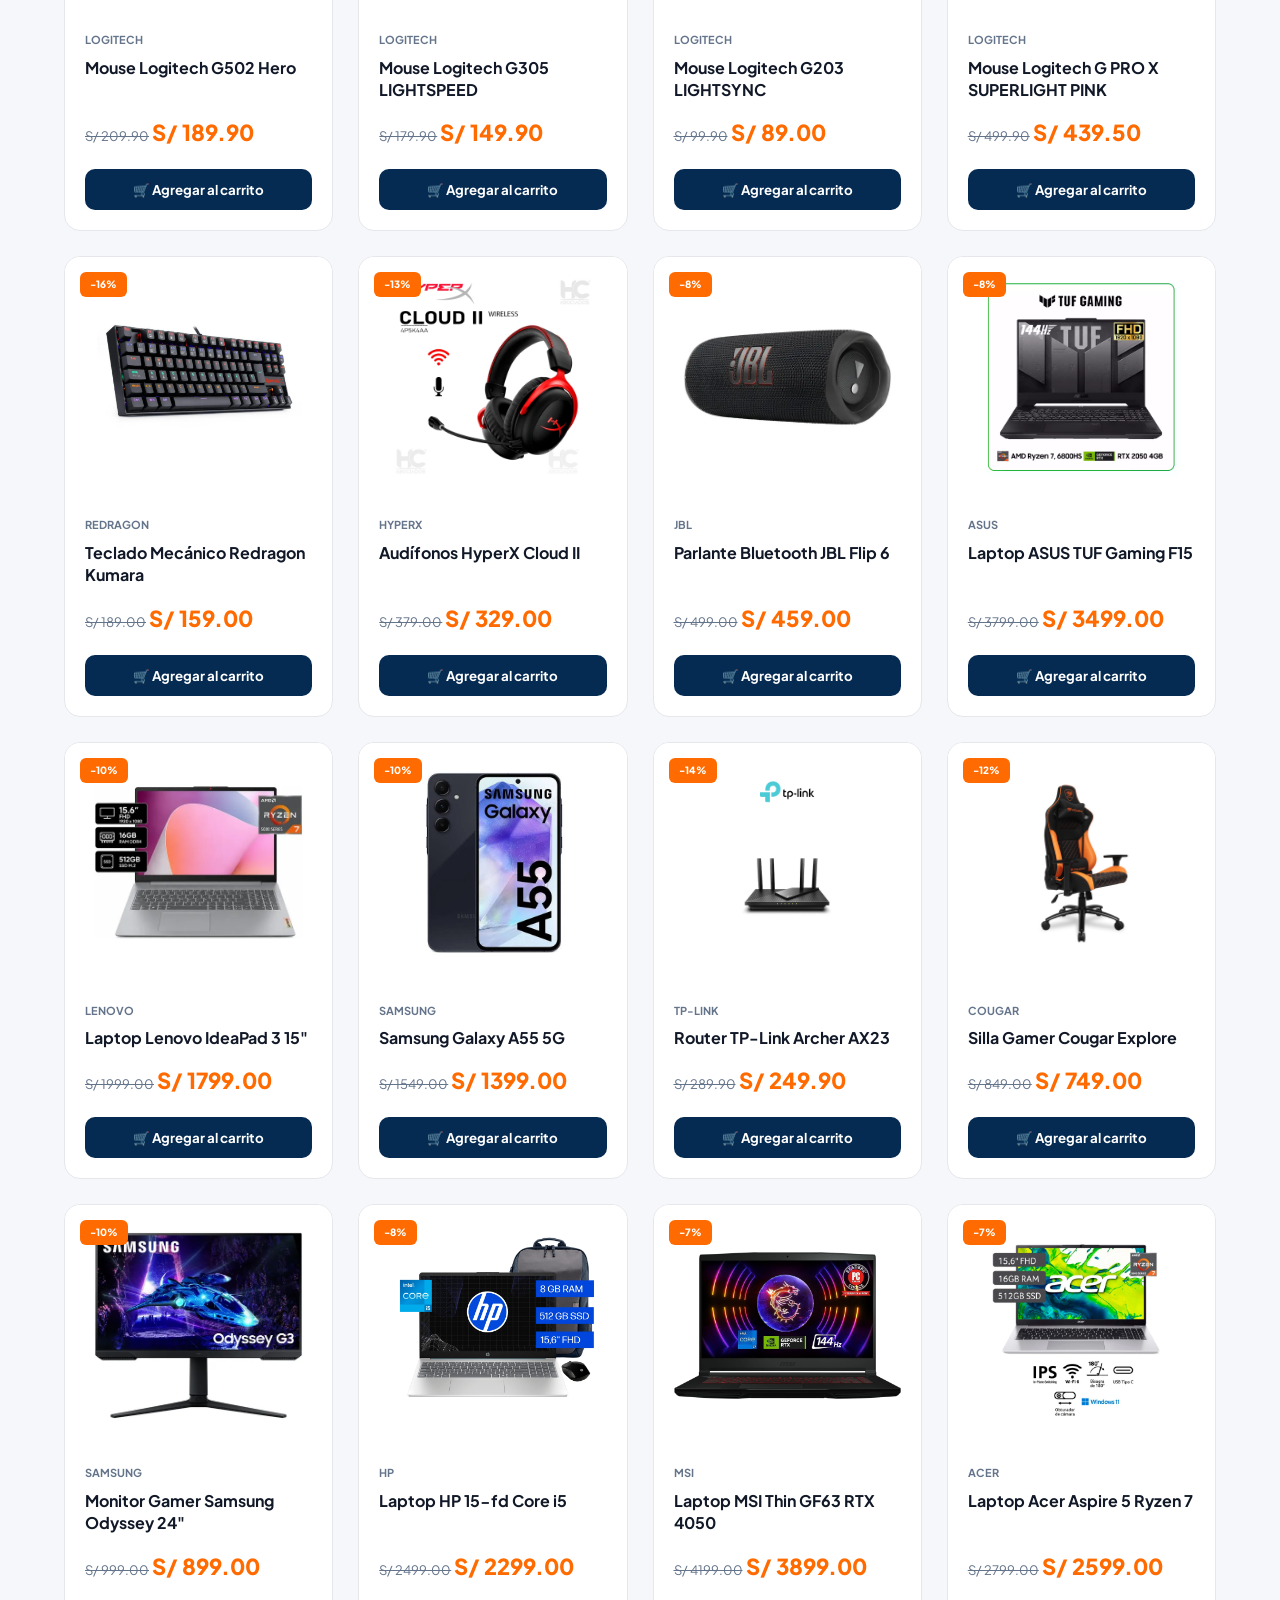
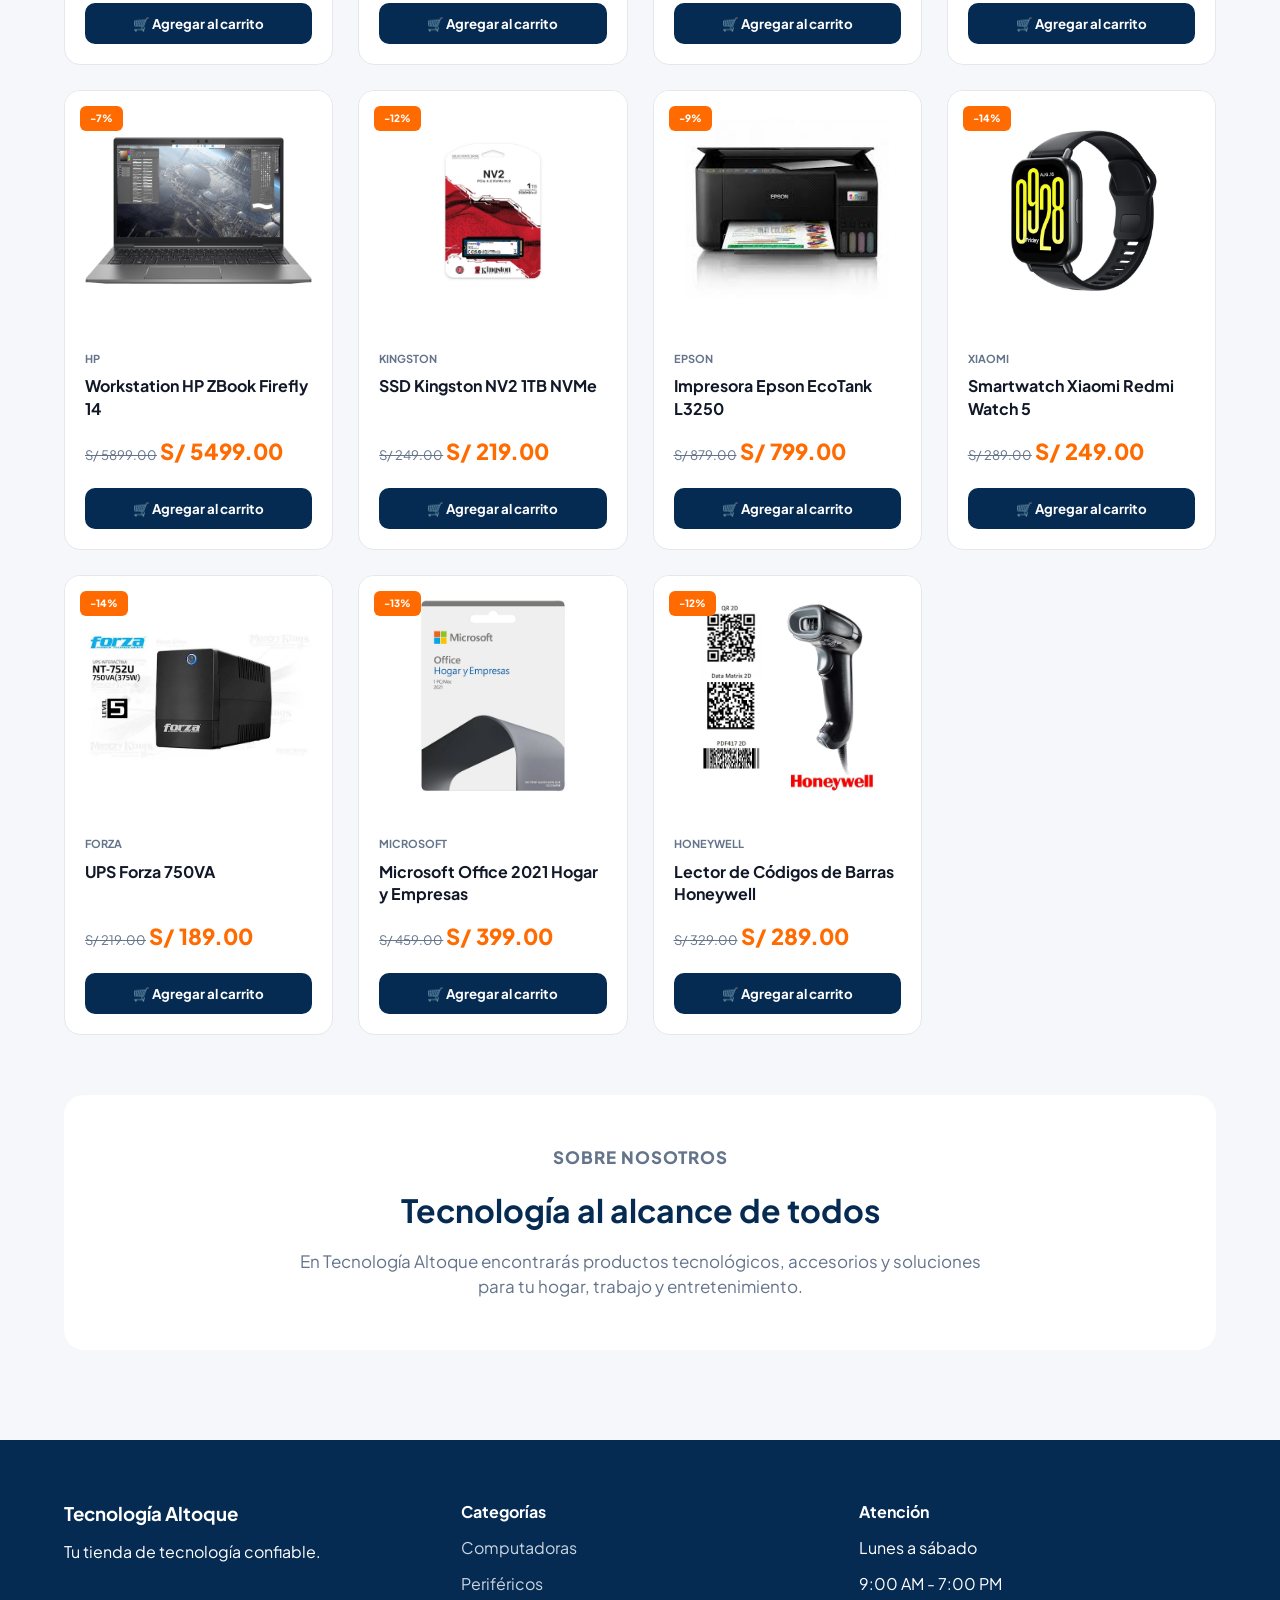
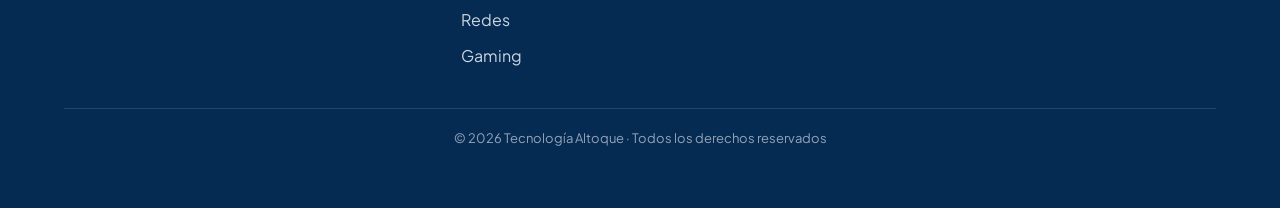
==== commit a0465ce6: "Se agrego imagenes a las categorias!" ====
--- a/Tecnologia_Altoque/index.htm
+++ b/Tecnologia_Altoque/index.htm
@@ -24,7 +24,8 @@
     <!-- ENCABEZADO fijo: logo, menú, buscador, botón de tema y carrito -->
     <header class="header">
         <div class="logo">
-            <a href="index.html"><img src="img/logo.jpg" alt="Tecnología Altoque"></a>
+            <!-- href="#" lleva al inicio de la página sin depender del nombre del archivo (index.htm / index.html) -->
+            <a href="#"><img src="img/logo.jpg" alt="Tecnología Altoque"></a>
         </div>
         <button class="btn-menu" id="btnMenu">☰ Menú</button>
 
@@ -176,12 +177,12 @@
 
             <!-- Tarjetas de categorías: al hacer clic filtran los productos -->
             <div class="grid-categorias">
-                <div class="categoria-card"><div class="categoria-icono">💻</div><h3>Computadoras</h3></div>
-                <div class="categoria-card"><div class="categoria-icono">🖱️</div><h3>Periféricos</h3></div>
-                <div class="categoria-card"><div class="categoria-icono">🎧</div><h3>Audio</h3></div>
-                <div class="categoria-card"><div class="categoria-icono">📱</div><h3>Celulares</h3></div>
-                <div class="categoria-card"><div class="categoria-icono">🌐</div><h3>Redes</h3></div>
-                <div class="categoria-card"><div class="categoria-icono">🎮</div><h3>Gaming</h3></div>
+                <div class="categoria-card"><div class="categoria-icono"><img src="img/categorias/laptops.png" alt="Categoria laptops" width="95px"></div><h3>Computadoras</h3></div>
+                <div class="categoria-card"><div class="categoria-icono"><img src="img/categorias/CatPerifericos.png" alt="Perifericos" width="95px"></div><h3>Periféricos</h3></div>
+                <div class="categoria-card"><div class="categoria-icono"><img src="img/categorias/audio.png" alt="Audio" width="110px"></div><h3>Audio</h3></div>
+                <div class="categoria-card"><div class="categoria-icono"><img src="img/categorias/CatCelular.webp" alt="Celulares" width="95px"></div><h3>Celulares</h3></div>
+                <div class="categoria-card"><div class="categoria-icono"><img src="img/categorias/CatRedes.png" alt="Redes" width="95px"></div><h3>Redes</h3></div>
+                <div class="categoria-card"><div class="categoria-icono"><img src="img/categorias/CatGaming.jpg" alt="Gaming" width="110px"></div><h3>Gaming</h3></div>
             </div>
         </section>
 
